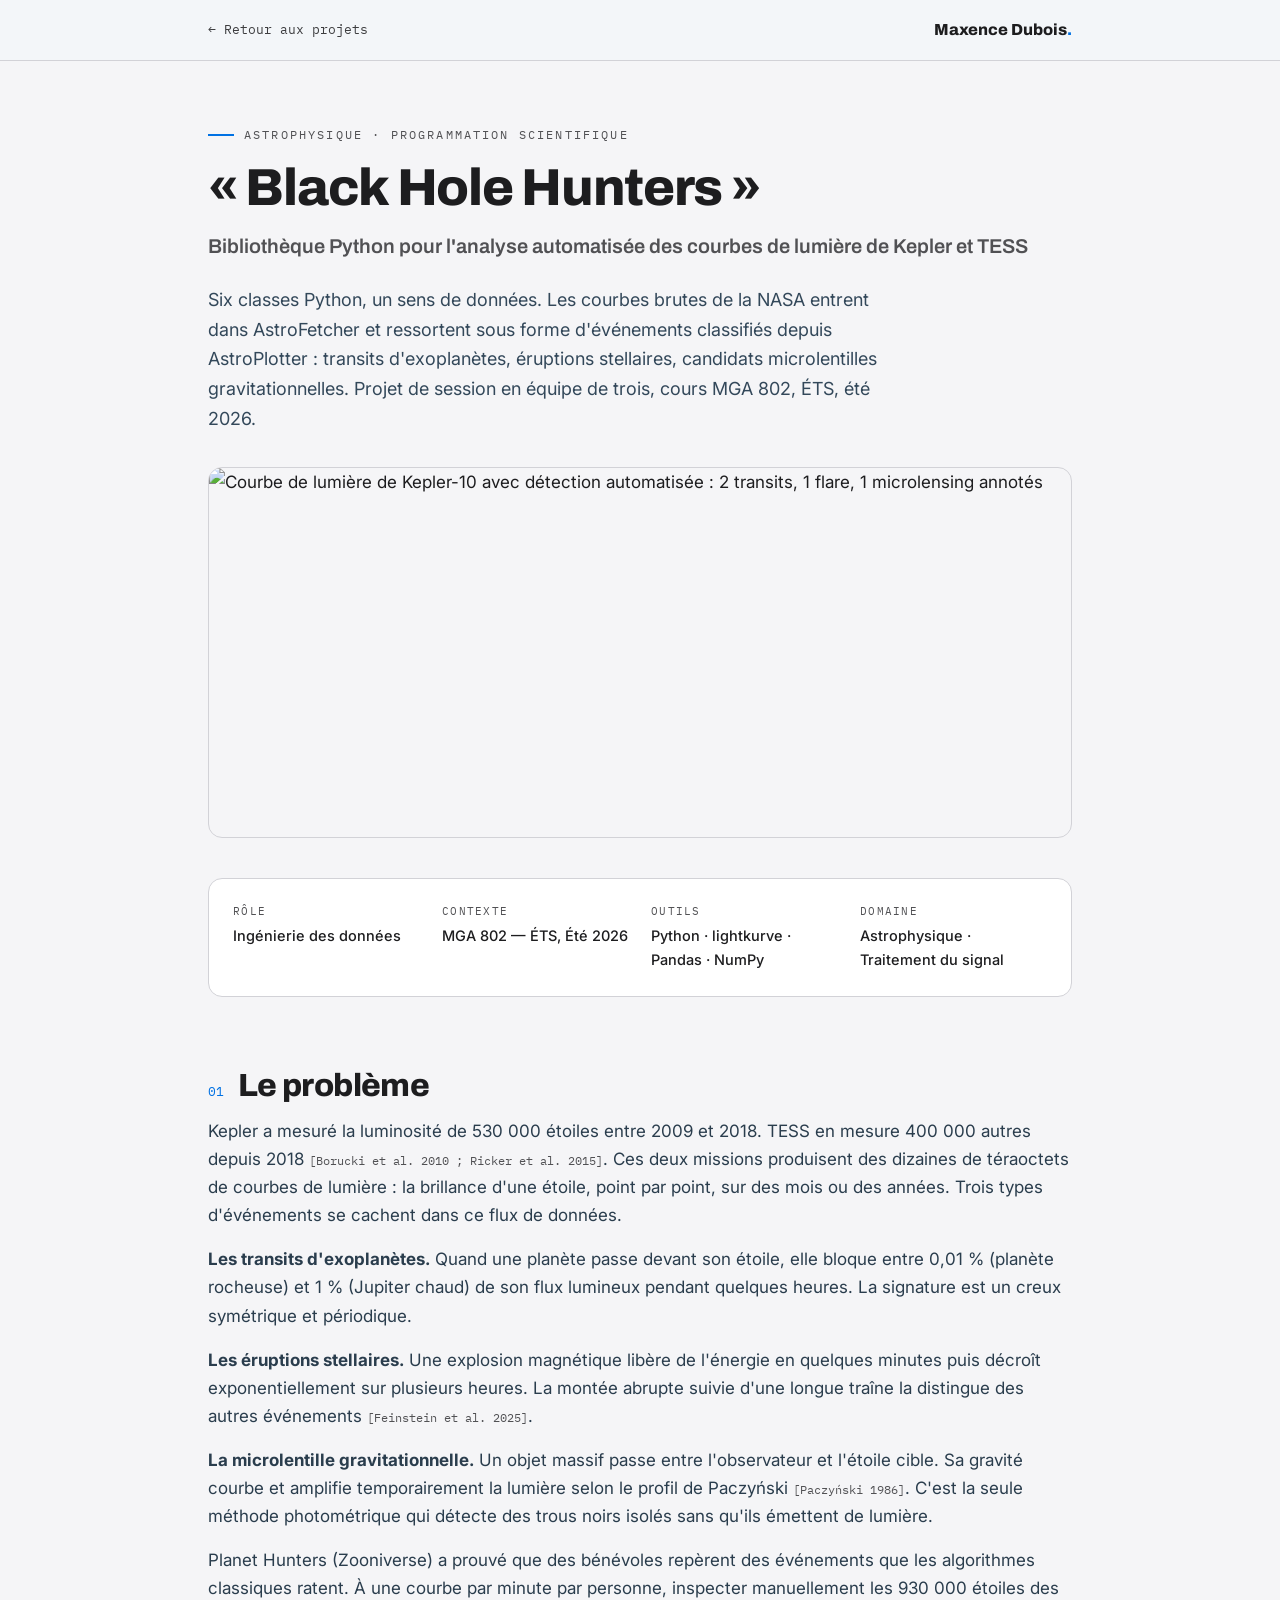
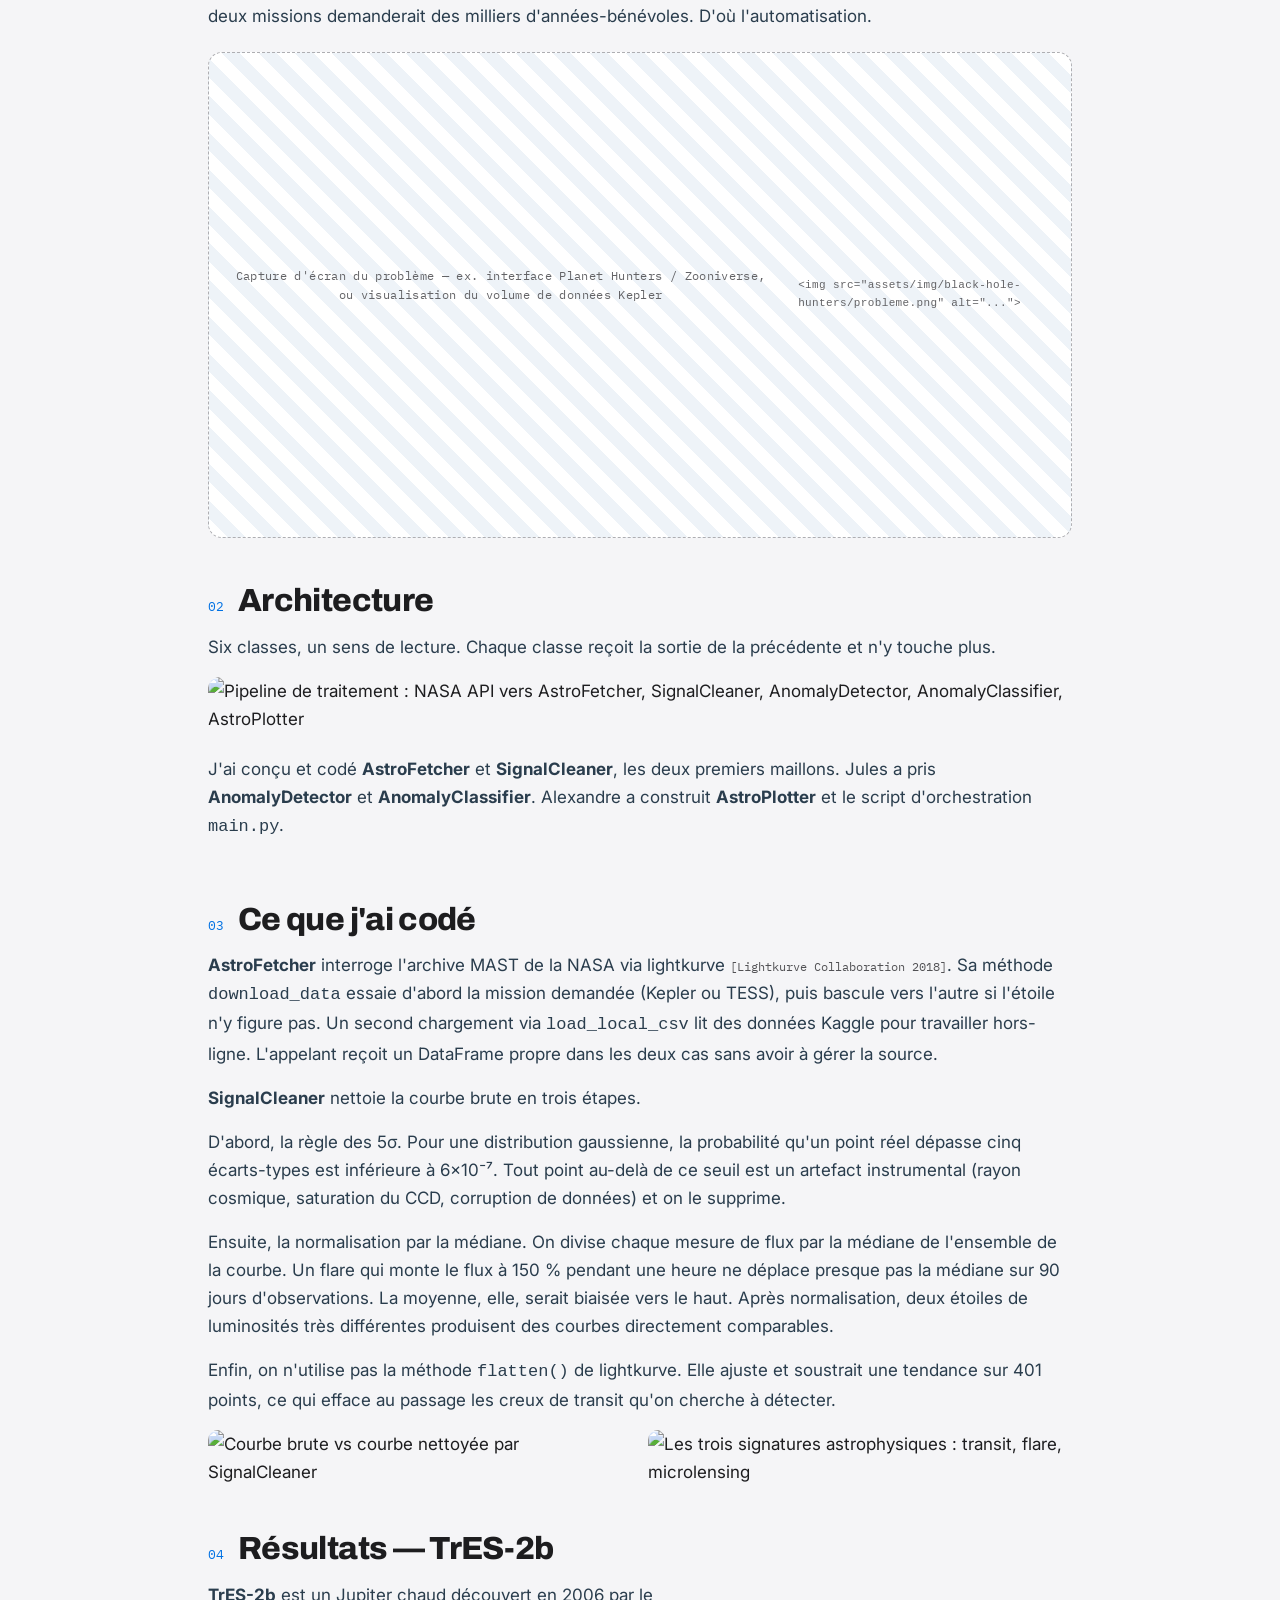
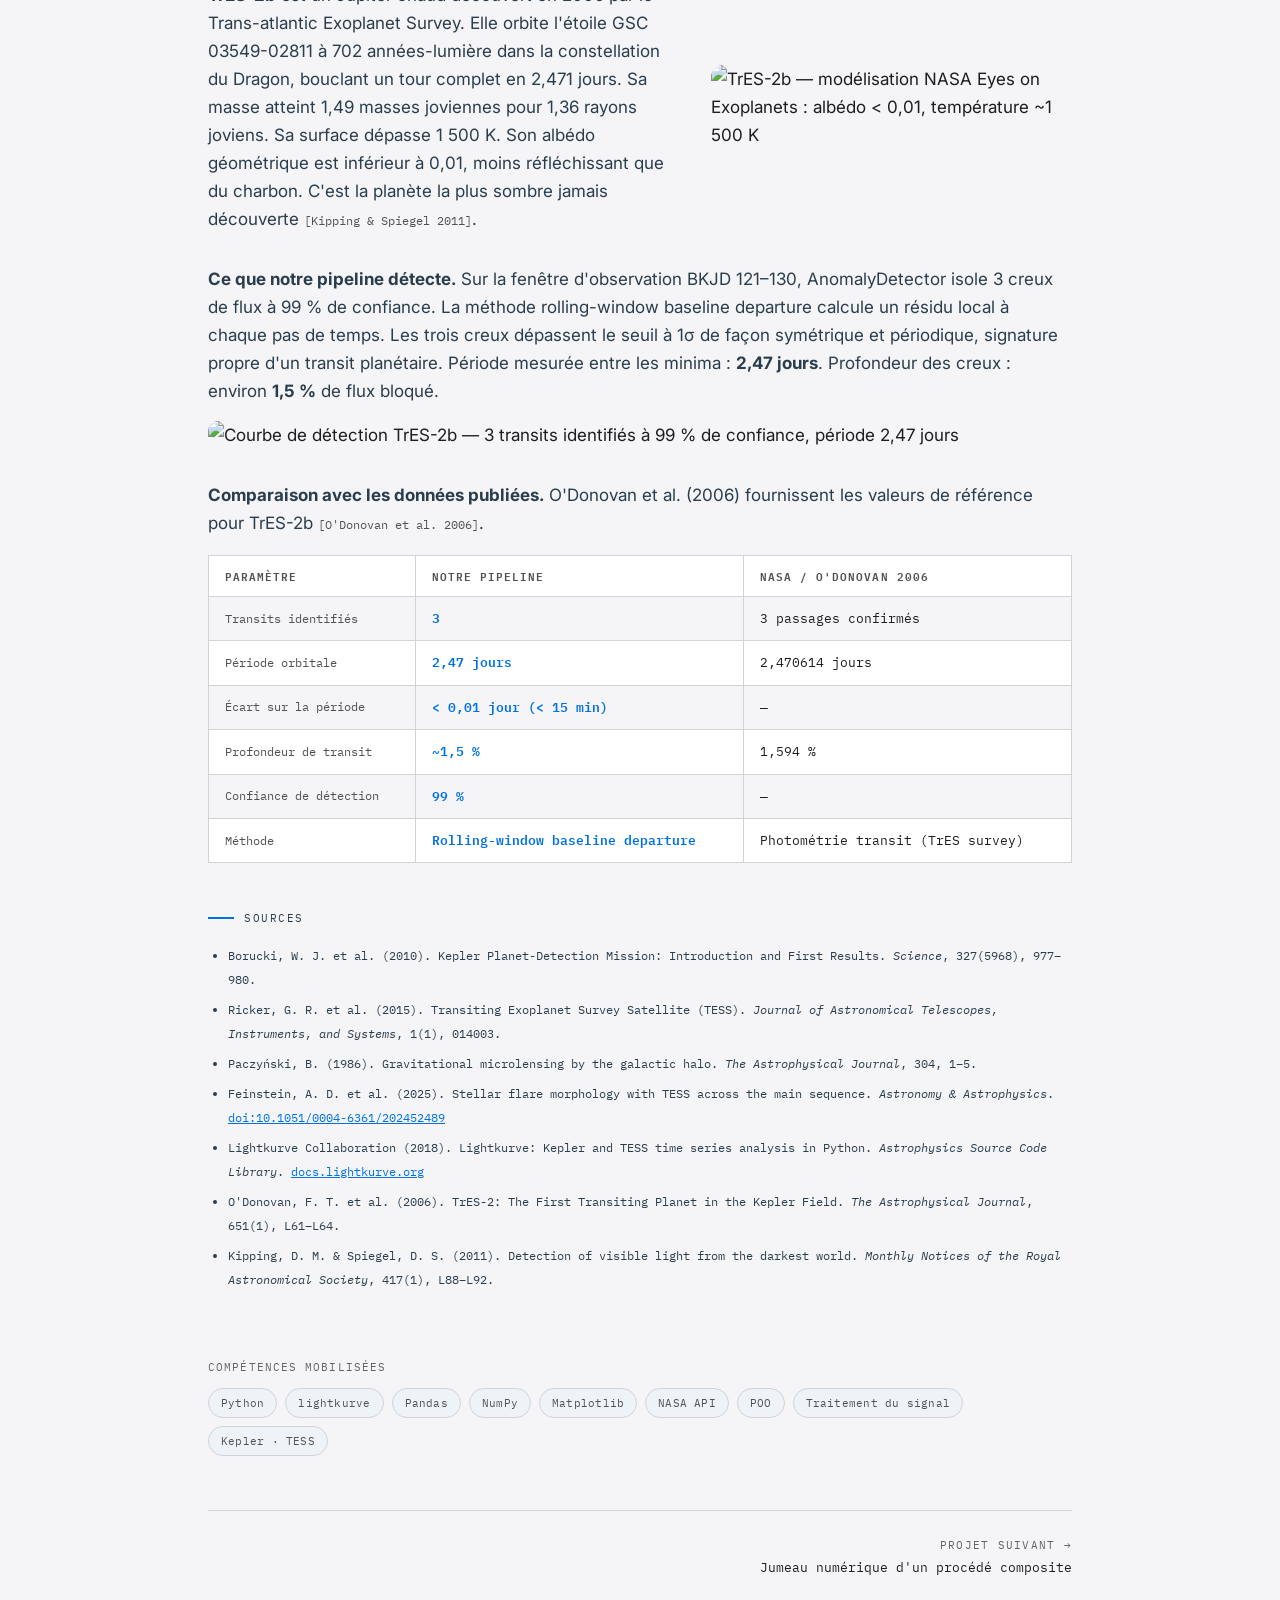
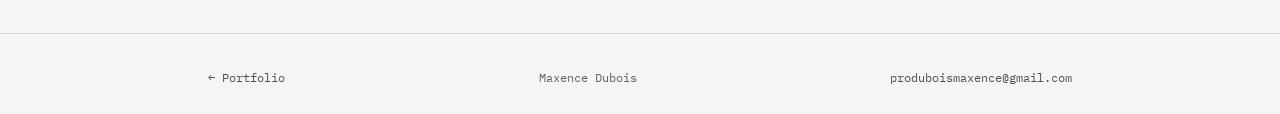
==== projet-black-hole-hunters.html @ a4e2f170 "quelques updates" ====
<!doctype html>
<html lang="fr">
<head>
<meta charset="utf-8">
<meta name="viewport" content="width=device-width, initial-scale=1">
<title>« Black Hole Hunters » — Maxence Dubois</title>
<meta name="description" content="Bibliothèque Python pour la détection automatisée d'anomalies dans les courbes de lumière stellaires de Kepler et TESS.">
<link rel="preconnect" href="https://fonts.googleapis.com">
<link rel="preconnect" href="https://fonts.gstatic.com" crossorigin>
<link href="https://fonts.googleapis.com/css2?family=Archivo:wght@500;600;700;800&family=Inter:wght@400;500;600&family=IBM+Plex+Mono:wght@400;500&display=swap" rel="stylesheet">
<link rel="stylesheet" href="projet.css">
<style>
  .cite{font-family:var(--mono);font-size:11.5px;color:var(--steel);white-space:nowrap}
  .sources-list{font-family:var(--mono);font-size:12px;color:var(--steel);line-height:2;padding-left:20px;margin:0}
  .sources-list a{color:var(--heat)}
  .sources-list em{font-style:italic}
  .sources-head{font-family:var(--mono);font-size:11px;letter-spacing:.14em;text-transform:uppercase;
    color:var(--steel);margin:0 0 14px;display:flex;align-items:center;gap:10px}
  .sources-head::before{content:"";width:26px;height:2px;background:var(--heat);display:inline-block}
  /* Comparison table */
  .cmp-table{width:100%;border-collapse:collapse;font-family:var(--mono);font-size:13px;margin-top:18px}
  .cmp-table th{background:var(--surface);border:1px solid var(--line);padding:11px 16px;text-align:left;
    font-size:10.5px;letter-spacing:.10em;text-transform:uppercase;color:var(--steel);font-weight:600}
  .cmp-table td{border:1px solid var(--line);padding:11px 16px;vertical-align:middle;color:var(--ink)}
  .cmp-table tbody tr:nth-child(even) td{background:var(--surface)}
  .cmp-table .val-pipeline{color:var(--heat);font-weight:600}
  .cmp-table .val-nasa{color:var(--ink)}
  .cmp-table .param{color:var(--steel);font-size:12px}
  /* Intro grid: text + planet image */
  .intro-grid{display:grid;grid-template-columns:55% 1fr;gap:28px;align-items:center;margin-top:4px}
  @media(max-width:680px){.intro-grid{grid-template-columns:1fr}}
</style>
</head>
<body>

<header class="bar">
  <div class="wrap bar-inner">
    <a class="back" href="index.html#projets"><span>←</span> Retour aux projets</a>
    <a class="brand" href="index.html">Maxence Dubois<span class="dot">.</span></a>
  </div>
</header>

<div class="wrap">
  <section class="p-hero">
    <p class="eyebrow">Astrophysique · Programmation scientifique</p>
    <h1>« Black Hole Hunters »</h1>
    <p class="subtitle">Bibliothèque Python pour l'analyse automatisée des courbes de lumière de Kepler et TESS</p>
    <p class="summary">Six classes Python, un sens de données. Les courbes brutes de la NASA entrent dans AstroFetcher et ressortent sous forme d'événements classifiés depuis AstroPlotter : transits d'exoplanètes, éruptions stellaires, candidats microlentilles gravitationnelles. Projet de session en équipe de trois, cours MGA 802, ÉTS, été 2026.</p>
    <img class="banner" src="assets/img/black-hole-hunters/banner.png" alt="Courbe de lumière de Kepler-10 avec détection automatisée : 2 transits, 1 flare, 1 microlensing annotés" style="border-radius:14px;border:1px solid var(--line)">
    <div class="meta">
      <div><span class="k">Rôle</span><span class="v">Ingénierie des données</span></div>
      <div><span class="k">Contexte</span><span class="v">MGA 802 — ÉTS, Été 2026</span></div>
      <div><span class="k">Outils</span><span class="v">Python · lightkurve · Pandas · NumPy</span></div>
      <div><span class="k">Domaine</span><span class="v">Astrophysique · Traitement du signal</span></div>
    </div>
  </section>

  <section class="p-sec reveal">
    <div class="lead"><span class="n">01</span><h2>Le problème</h2></div>
    <p>Kepler a mesuré la luminosité de 530 000 étoiles entre 2009 et 2018. TESS en mesure 400 000 autres depuis 2018 <span class="cite">[Borucki et al. 2010 ; Ricker et al. 2015]</span>. Ces deux missions produisent des dizaines de téraoctets de courbes de lumière : la brillance d'une étoile, point par point, sur des mois ou des années. Trois types d'événements se cachent dans ce flux de données.</p>
    <p><strong>Les transits d'exoplanètes.</strong> Quand une planète passe devant son étoile, elle bloque entre 0,01 % (planète rocheuse) et 1 % (Jupiter chaud) de son flux lumineux pendant quelques heures. La signature est un creux symétrique et périodique.</p>
    <p><strong>Les éruptions stellaires.</strong> Une explosion magnétique libère de l'énergie en quelques minutes puis décroît exponentiellement sur plusieurs heures. La montée abrupte suivie d'une longue traîne la distingue des autres événements <span class="cite">[Feinstein et al. 2025]</span>.</p>
    <p><strong>La microlentille gravitationnelle.</strong> Un objet massif passe entre l'observateur et l'étoile cible. Sa gravité courbe et amplifie temporairement la lumière selon le profil de Paczyński <span class="cite">[Paczyński 1986]</span>. C'est la seule méthode photométrique qui détecte des trous noirs isolés sans qu'ils émettent de lumière.</p>
    <p>Planet Hunters (Zooniverse) a prouvé que des bénévoles repèrent des événements que les algorithmes classiques ratent. À une courbe par minute par personne, inspecter manuellement les 930 000 étoiles des deux missions demanderait des milliers d'années-bénévoles. D'où l'automatisation.</p>
    <div class="ph" style="aspect-ratio:16/9;margin-top:22px">
      Capture d'écran du problème — ex. interface Planet Hunters / Zooniverse, ou visualisation du volume de données Kepler<br><br>
      <code style="font-size:11px">&lt;img src="assets/img/black-hole-hunters/probleme.png" alt="..."&gt;</code>
    </div>
  </section>

  <section class="p-sec reveal">
    <div class="lead"><span class="n">02</span><h2>Architecture</h2></div>
    <p>Six classes, un sens de lecture. Chaque classe reçoit la sortie de la précédente et n'y touche plus.</p>
    <img src="assets/img/black-hole-hunters/pipeline.png" alt="Pipeline de traitement : NASA API vers AstroFetcher, SignalCleaner, AnomalyDetector, AnomalyClassifier, AstroPlotter" style="border-radius:12px;margin-top:10px;width:100%">
    <p style="margin-top:22px">J'ai conçu et codé <strong>AstroFetcher</strong> et <strong>SignalCleaner</strong>, les deux premiers maillons. Jules a pris <strong>AnomalyDetector</strong> et <strong>AnomalyClassifier</strong>. Alexandre a construit <strong>AstroPlotter</strong> et le script d'orchestration <code>main.py</code>.</p>
  </section>

  <section class="p-sec reveal">
    <div class="lead"><span class="n">03</span><h2>Ce que j'ai codé</h2></div>
    <p><strong>AstroFetcher</strong> interroge l'archive MAST de la NASA via lightkurve <span class="cite">[Lightkurve Collaboration 2018]</span>. Sa méthode <code>download_data</code> essaie d'abord la mission demandée (Kepler ou TESS), puis bascule vers l'autre si l'étoile n'y figure pas. Un second chargement via <code>load_local_csv</code> lit des données Kaggle pour travailler hors-ligne. L'appelant reçoit un DataFrame propre dans les deux cas sans avoir à gérer la source.</p>
    <p><strong>SignalCleaner</strong> nettoie la courbe brute en trois étapes.</p>
    <p>D'abord, la règle des 5σ. Pour une distribution gaussienne, la probabilité qu'un point réel dépasse cinq écarts-types est inférieure à 6×10⁻⁷. Tout point au-delà de ce seuil est un artefact instrumental (rayon cosmique, saturation du CCD, corruption de données) et on le supprime.</p>
    <p>Ensuite, la normalisation par la médiane. On divise chaque mesure de flux par la médiane de l'ensemble de la courbe. Un flare qui monte le flux à 150 % pendant une heure ne déplace presque pas la médiane sur 90 jours d'observations. La moyenne, elle, serait biaisée vers le haut. Après normalisation, deux étoiles de luminosités très différentes produisent des courbes directement comparables.</p>
    <p>Enfin, on n'utilise pas la méthode <code>flatten()</code> de lightkurve. Elle ajuste et soustrait une tendance sur 401 points, ce qui efface au passage les creux de transit qu'on cherche à détecter.</p>
    <div class="gallery">
      <img src="assets/img/black-hole-hunters/cleaning.png" alt="Courbe brute vs courbe nettoyée par SignalCleaner" style="border-radius:10px;width:100%">
      <img src="assets/img/black-hole-hunters/event-profiles.png" alt="Les trois signatures astrophysiques : transit, flare, microlensing" style="border-radius:10px;width:100%">
    </div>
  </section>

  <section class="p-sec reveal">
    <div class="lead"><span class="n">04</span><h2>Résultats — TrES-2b</h2></div>

    <!-- INTRO : texte + illustration planète -->
    <div class="intro-grid">
      <p style="margin:0"><strong>TrES-2b</strong> est un Jupiter chaud découvert en 2006 par le Trans-atlantic Exoplanet Survey. Elle orbite l'étoile GSC 03549-02811 à 702 années-lumière dans la constellation du Dragon, bouclant un tour complet en 2,471 jours. Sa masse atteint 1,49 masses joviennes pour 1,36 rayons joviens. Sa surface dépasse 1 500 K. Son albédo géométrique est inférieur à 0,01, moins réfléchissant que du charbon. C'est la planète la plus sombre jamais découverte <span class="cite">[Kipping &amp; Spiegel 2011]</span>.</p>
      <img src="assets/img/black-hole-hunters/nasa-reference.png"
           alt="TrES-2b — modélisation NASA Eyes on Exoplanets : albédo < 0,01, température ~1 500 K"
           style="border-radius:12px;width:100%">
    </div>

    <!-- RÉSULTATS OBTENUS : texte + courbe -->
    <p style="margin-top:32px"><strong>Ce que notre pipeline détecte.</strong> Sur la fenêtre d'observation BKJD 121–130, AnomalyDetector isole 3 creux de flux à 99 % de confiance. La méthode rolling-window baseline departure calcule un résidu local à chaque pas de temps. Les trois creux dépassent le seuil à 1σ de façon symétrique et périodique, signature propre d'un transit planétaire. Période mesurée entre les minima : <strong>2,47 jours</strong>. Profondeur des creux : environ <strong>1,5 %</strong> de flux bloqué.</p>
    <img src="assets/img/black-hole-hunters/detection_tres_2.png"
         alt="Courbe de détection TrES-2b — 3 transits identifiés à 99 % de confiance, période 2,47 jours"
         style="border-radius:10px;width:100%;margin-top:14px">

    <!-- COMPARAISON NASA : tableau -->
    <p style="margin-top:32px"><strong>Comparaison avec les données publiées.</strong> O'Donovan et al. (2006) fournissent les valeurs de référence pour TrES-2b <span class="cite">[O'Donovan et al. 2006]</span>.</p>
    <table class="cmp-table">
      <thead>
        <tr>
          <th>Paramètre</th>
          <th>Notre pipeline</th>
          <th>NASA / O'Donovan 2006</th>
        </tr>
      </thead>
      <tbody>
        <tr>
          <td class="param">Transits identifiés</td>
          <td class="val-pipeline">3</td>
          <td class="val-nasa">3 passages confirmés</td>
        </tr>
        <tr>
          <td class="param">Période orbitale</td>
          <td class="val-pipeline">2,47 jours</td>
          <td class="val-nasa">2,470614 jours</td>
        </tr>
        <tr>
          <td class="param">Écart sur la période</td>
          <td class="val-pipeline">&lt; 0,01 jour (&lt; 15 min)</td>
          <td class="val-nasa">—</td>
        </tr>
        <tr>
          <td class="param">Profondeur de transit</td>
          <td class="val-pipeline">~1,5 %</td>
          <td class="val-nasa">1,594 %</td>
        </tr>
        <tr>
          <td class="param">Confiance de détection</td>
          <td class="val-pipeline">99 %</td>
          <td class="val-nasa">—</td>
        </tr>
        <tr>
          <td class="param">Méthode</td>
          <td class="val-pipeline">Rolling-window baseline departure</td>
          <td class="val-nasa">Photométrie transit (TrES survey)</td>
        </tr>
      </tbody>
    </table>
  </section>

  <section class="p-sec reveal" style="padding-bottom:10px">
    <p class="sources-head">Sources</p>
    <ul class="sources-list">
      <li>Borucki, W. J. et al. (2010). Kepler Planet-Detection Mission: Introduction and First Results. <em>Science</em>, 327(5968), 977–980.</li>
      <li>Ricker, G. R. et al. (2015). Transiting Exoplanet Survey Satellite (TESS). <em>Journal of Astronomical Telescopes, Instruments, and Systems</em>, 1(1), 014003.</li>
      <li>Paczyński, B. (1986). Gravitational microlensing by the galactic halo. <em>The Astrophysical Journal</em>, 304, 1–5.</li>
      <li>Feinstein, A. D. et al. (2025). Stellar flare morphology with TESS across the main sequence. <em>Astronomy &amp; Astrophysics</em>. <a href="https://www.aanda.org/articles/aa/full_html/2025/02/aa52489-24/aa52489-24.html">doi:10.1051/0004-6361/202452489</a></li>
      <li>Lightkurve Collaboration (2018). Lightkurve: Kepler and TESS time series analysis in Python. <em>Astrophysics Source Code Library</em>. <a href="https://docs.lightkurve.org">docs.lightkurve.org</a></li>
      <li>O'Donovan, F. T. et al. (2006). TrES-2: The First Transiting Planet in the Kepler Field. <em>The Astrophysical Journal</em>, 651(1), L61–L64.</li>
      <li>Kipping, D. M. &amp; Spiegel, D. S. (2011). Detection of visible light from the darkest world. <em>Monthly Notices of the Royal Astronomical Society</em>, 417(1), L88–L92.</li>
    </ul>
  </section>

  <div class="p-tags">
    <span class="lbl">Compétences mobilisées</span>
    <span class="tag">Python</span>
    <span class="tag">lightkurve</span>
    <span class="tag">Pandas</span>
    <span class="tag">NumPy</span>
    <span class="tag">Matplotlib</span>
    <span class="tag">NASA API</span>
    <span class="tag">POO</span>
    <span class="tag">Traitement du signal</span>
    <span class="tag">Kepler · TESS</span>
  </div>

  <nav class="pager">
    <a class="next" href="projet-jumeau-numerique.html"><span class="dir">Projet suivant →</span>Jumeau numérique d&#x27;un procédé composite</a>
  </nav>
</div>

<footer>
  <div class="wrap foot-inner">
    <a href="index.html">← Portfolio</a>
    <p>Maxence Dubois</p>
    <a href="mailto:produboismaxence@gmail.com">produboismaxence@gmail.com</a>
  </div>
</footer>

<script>
  const io = new IntersectionObserver((es)=>{es.forEach(e=>{if(e.isIntersecting){e.target.classList.add('in');io.unobserve(e.target);}});},{threshold:.12});
  document.querySelectorAll('.reveal').forEach(el=>io.observe(el));
</script>
</body>
</html>
---- projet.css ----
/* ===========================================================
   projet.css — style partagé des pages de détail de projet
   Reprend le thème du portfolio (mêmes couleurs / polices).
   =========================================================== */
:root{
  --paper:#F5F5F7;
  --surface:#FFFFFF;
  --ink:#1D1D1F;
  --steel:#515154;
  --heat:#0071E3;
  --slate:#636366;
  --line:#D2D2D7;
  --line-strong:#AEAEB2;
  --display:'Archivo', system-ui, sans-serif;
  --body:'Inter', system-ui, sans-serif;
  --mono:'IBM Plex Mono', ui-monospace, monospace;
  --maxw:920px;
  --r:14px;
}
@media (prefers-color-scheme:dark){
  :root:not([data-theme="light"]){
    --paper:#000000;
    --surface:#1C1C1E;
    --ink:#F5F5F7;
    --steel:#AEAEB2;
    --heat:#2997FF;
    --slate:#8E8E93;
    --line:#3A3A3C;
    --line-strong:#48484A;
  }
}
[data-theme="dark"]{
  --paper:#000000;
  --surface:#1C1C1E;
  --ink:#F5F5F7;
  --steel:#AEAEB2;
  --heat:#2997FF;
  --slate:#8E8E93;
  --line:#3A3A3C;
  --line-strong:#48484A;
}
[data-theme="light"]{
  --paper:#F5F5F7;
  --surface:#FFFFFF;
  --ink:#1D1D1F;
  --steel:#515154;
  --heat:#0071E3;
  --slate:#636366;
  --line:#D2D2D7;
  --line-strong:#AEAEB2;
}
*{box-sizing:border-box}
html{scroll-behavior:smooth}
@media (prefers-reduced-motion:reduce){html{scroll-behavior:auto}}
body{margin:0;background:var(--paper);color:var(--ink);font-family:var(--body);
  font-size:17px;line-height:1.65;-webkit-font-smoothing:antialiased;text-rendering:optimizeLegibility;
  transition:background .25s,color .25s}
a{color:inherit}
img{max-width:100%;display:block}
.wrap{max-width:var(--maxw);margin:0 auto;padding:0 28px}

/* TOP BAR */
header.bar{position:sticky;top:0;z-index:50;background:rgba(243,246,250,.85);
  backdrop-filter:saturate(140%) blur(10px);border-bottom:1px solid var(--line)}
.bar-inner{display:flex;align-items:center;justify-content:space-between;height:60px}
.back{font-family:var(--mono);font-size:13px;text-decoration:none;color:var(--ink);
  display:inline-flex;align-items:center;gap:8px;opacity:.85;transition:gap .2s,opacity .2s}
.back:hover{opacity:1;gap:12px;color:var(--steel)}
.bar .brand{font-family:var(--display);font-weight:800;font-size:16px;text-decoration:none}
.bar .brand .dot{color:var(--heat)}

/* HERO */
.p-hero{padding:64px 0 26px}
.eyebrow{font-family:var(--mono);font-size:12px;letter-spacing:.18em;text-transform:uppercase;
  color:var(--steel);margin:0 0 16px;display:flex;align-items:center;gap:10px}
.eyebrow::before{content:"";width:26px;height:2px;background:var(--heat);display:inline-block}
.p-hero h1{font-family:var(--display);font-weight:800;font-size:clamp(32px,5.4vw,52px);
  line-height:1.02;letter-spacing:-.025em;margin:0}
.p-hero .subtitle{font-family:var(--display);font-weight:600;color:var(--steel);
  font-size:clamp(16px,2.2vw,20px);margin:16px 0 0}
.p-hero .summary{font-size:18px;color:#33485a;margin:22px 0 0;max-width:64ch}

/* BANNER + IMAGE PLACEHOLDERS */
.ph{border:1.5px dashed var(--line-strong);border-radius:14px;
  background:repeating-linear-gradient(45deg,#fff,#fff 13px,#eef3f8 13px,#eef3f8 26px);
  display:flex;align-items:center;justify-content:center;text-align:center;padding:22px;
  color:var(--slate);font-family:var(--mono);font-size:12px;letter-spacing:.03em;line-height:1.6}
.banner{aspect-ratio:21/9;margin-top:34px}
.accent-line{height:5px;border-radius:5px;margin-top:30px;
  background:linear-gradient(90deg,#5AC8FA,var(--heat))}

/* META STRIP */
.meta{display:grid;grid-template-columns:repeat(4,1fr);gap:22px;margin:40px 0 0;
  padding:24px;background:var(--surface);border:1px solid var(--line);border-radius:var(--r)}
.meta div{display:flex;flex-direction:column;gap:4px}
.meta .k{font-family:var(--mono);font-size:10.5px;letter-spacing:.12em;text-transform:uppercase;color:var(--steel)}
.meta .v{font-size:14.5px;font-weight:500}

/* SECTIONS */
.p-sec{padding:46px 0 0}
.p-sec .lead{display:flex;align-items:baseline;gap:14px;margin-bottom:14px}
.p-sec .n{font-family:var(--mono);font-size:13px;color:var(--heat)}
.p-sec h2{font-family:var(--display);font-weight:800;font-size:clamp(23px,3.2vw,32px);
  letter-spacing:-.02em;margin:0;line-height:1.08}
.p-sec p{margin:0 0 16px;color:#2a3d4d}
.p-sec ul{color:#2a3d4d;margin:0 0 16px;padding-left:20px}
.p-sec li{margin-bottom:6px}
.p-sec .ph{margin-top:10px;aspect-ratio:16/9}
.gallery{display:grid;grid-template-columns:1fr 1fr;gap:16px;margin-top:10px}
.gallery .ph{margin:0;aspect-ratio:4/3}
.fill{color:var(--heat)} /* repère visuel pour les passages à compléter */

/* TAGS */
.p-tags{margin:40px 0 0;display:flex;flex-wrap:wrap;gap:8px}
.p-tags .lbl{font-family:var(--mono);font-size:11px;letter-spacing:.1em;text-transform:uppercase;
  color:var(--slate);width:100%;margin-bottom:4px}
.tag{font-family:var(--mono);font-size:11px;color:var(--steel);background:#EEF3F8;
  border:1px solid var(--line);border-radius:999px;padding:5px 12px;letter-spacing:.02em}

/* PAGER */
.pager{display:flex;justify-content:space-between;gap:16px;margin:54px 0 0;
  border-top:1px solid var(--line);padding-top:26px;flex-wrap:wrap}
.pager a{font-family:var(--mono);font-size:13px;text-decoration:none;color:var(--ink);
  display:inline-flex;flex-direction:column;gap:3px;max-width:46%;transition:color .2s}
.pager a:hover{color:var(--heat)}
.pager .dir{font-size:10.5px;letter-spacing:.12em;text-transform:uppercase;color:var(--slate)}
.pager a.next{text-align:right;margin-left:auto}

/* FOOTER */
footer{border-top:1px solid var(--line);padding:34px 0;margin-top:54px}
.foot-inner{display:flex;justify-content:space-between;align-items:center;gap:16px;flex-wrap:wrap}
.foot-inner a{font-family:var(--mono);font-size:12px;color:var(--steel);text-decoration:none}
.foot-inner a:hover{color:var(--heat)}
.foot-inner p{margin:0;font-family:var(--mono);font-size:12px;color:var(--slate)}

a:focus-visible{outline:2px solid var(--heat);outline-offset:3px;border-radius:4px}

@media (max-width:760px){
  .meta{grid-template-columns:1fr 1fr;gap:18px}
  .gallery{grid-template-columns:1fr}
}
@media (max-width:560px){.wrap{padding:0 20px}.meta{grid-template-columns:1fr}}

.reveal{opacity:0;transform:translateY(16px);transition:opacity .6s ease,transform .6s ease}
.reveal.in{opacity:1;transform:none}
@media (prefers-reduced-motion:reduce){.reveal{opacity:1;transform:none;transition:none}}
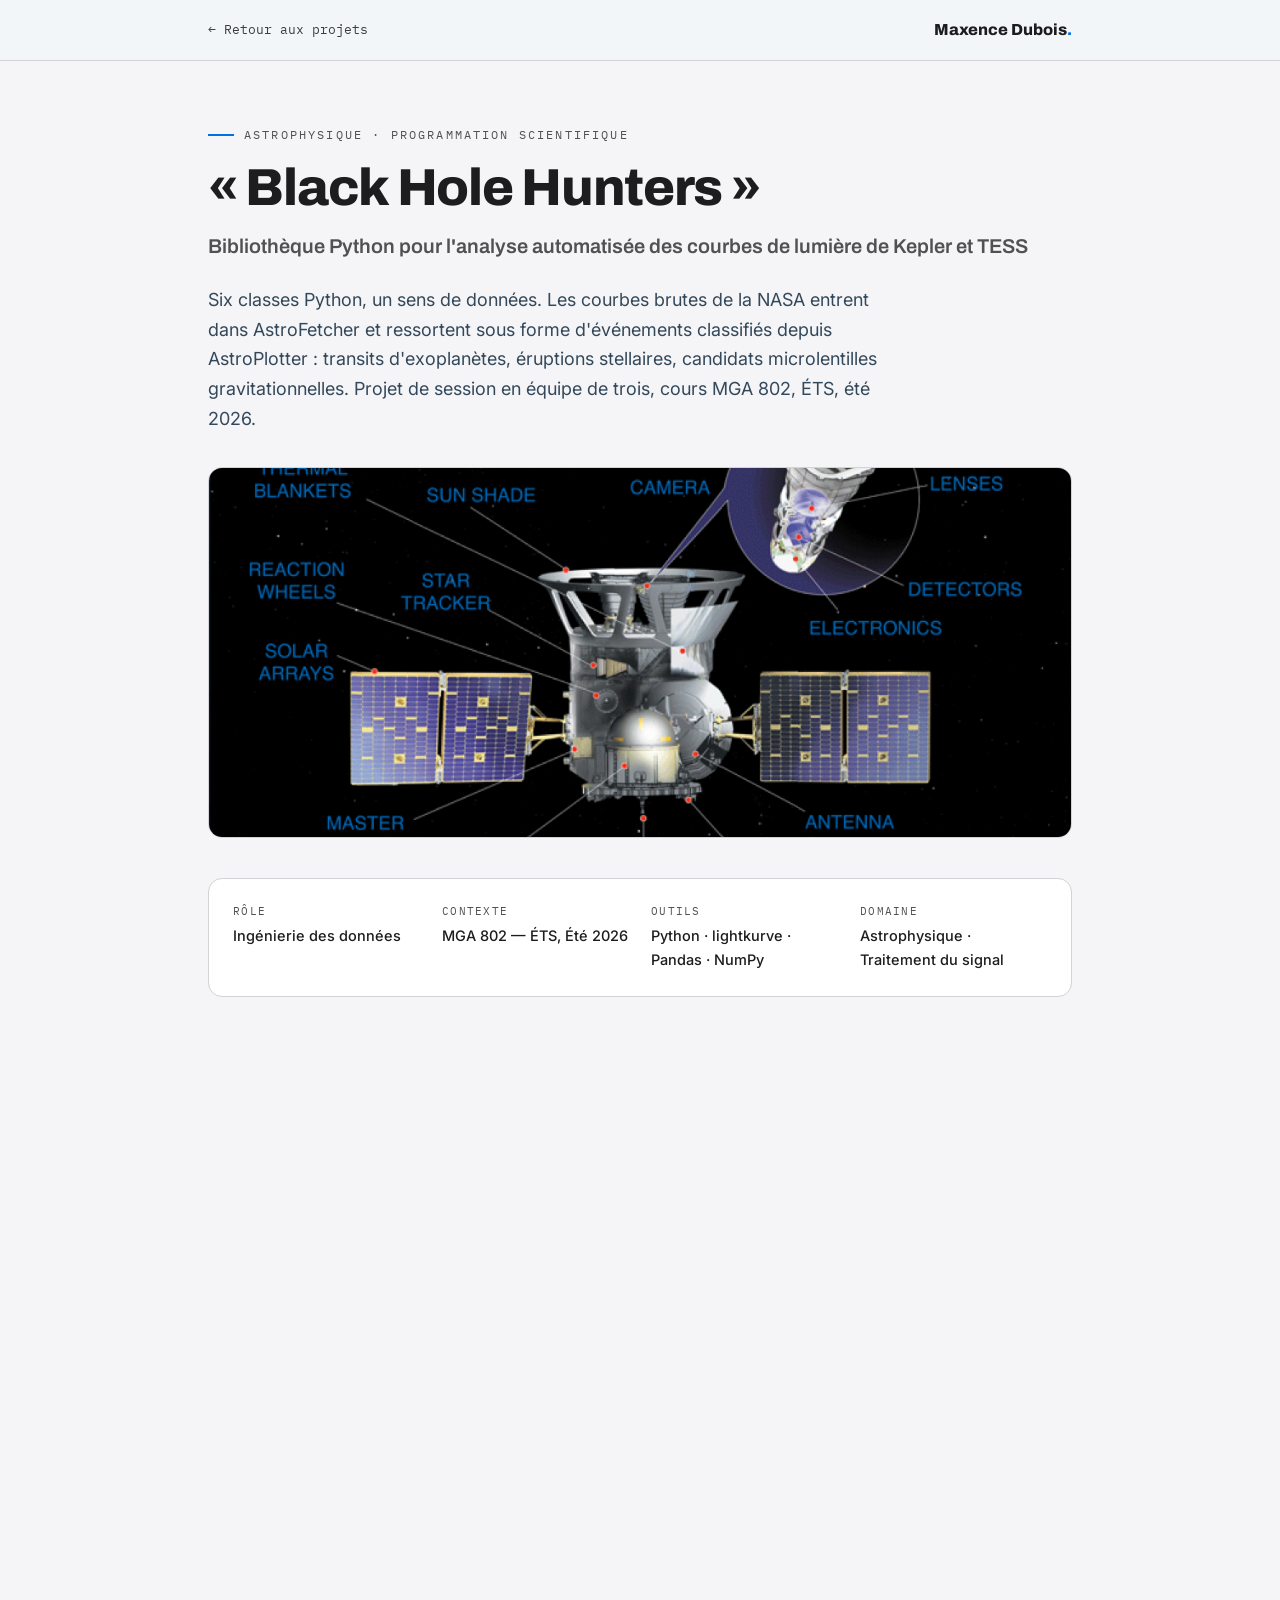
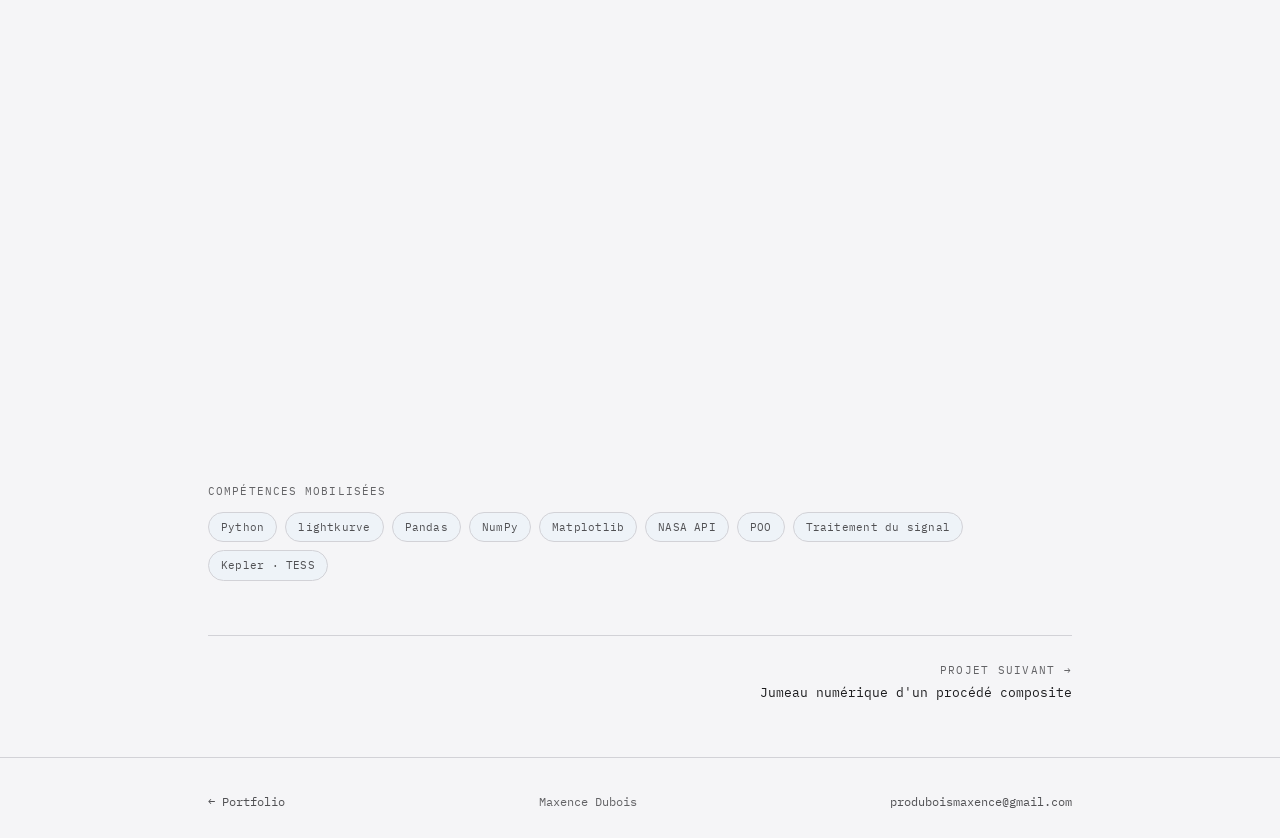
==== commit b591db87: "Remplace le banner par la photo du télescope TESS Le graphique Kepler-10 est remplacé par le schéma " ====
--- a/projet-black-hole-hunters.html
+++ b/projet-black-hole-hunters.html
@@ -46,7 +46,7 @@
     <h1>« Black Hole Hunters »</h1>
     <p class="subtitle">Bibliothèque Python pour l'analyse automatisée des courbes de lumière de Kepler et TESS</p>
     <p class="summary">Six classes Python, un sens de données. Les courbes brutes de la NASA entrent dans AstroFetcher et ressortent sous forme d'événements classifiés depuis AstroPlotter : transits d'exoplanètes, éruptions stellaires, candidats microlentilles gravitationnelles. Projet de session en équipe de trois, cours MGA 802, ÉTS, été 2026.</p>
-    <img class="banner" src="assets/img/black-hole-hunters/banner.png" alt="Courbe de lumière de Kepler-10 avec détection automatisée : 2 transits, 1 flare, 1 microlensing annotés" style="border-radius:14px;border:1px solid var(--line)">
+    <img class="banner" src="assets/img/squelette_TESS.png" alt="Schéma technique du télescope spatial TESS (Transiting Exoplanet Survey Satellite) avec ses composants annotés" style="border-radius:14px;border:1px solid var(--line);object-fit:cover;width:100%;max-height:480px">
     <div class="meta">
       <div><span class="k">Rôle</span><span class="v">Ingénierie des données</span></div>
       <div><span class="k">Contexte</span><span class="v">MGA 802 — ÉTS, Été 2026</span></div>
@@ -190,7 +190,7 @@
 </footer>
 
 <script>
-  const io = new IntersectionObserver((es)=>{es.forEach(e=>{if(e.isIntersecting){e.target.classList.add('in');io.unobserve(e.target);}});},{threshold:.12});
+bah  const io = new IntersectionObserver((es)=>{es.forEach(e=>{if(e.isIntersecting){e.target.classList.add('in');io.unobserve(e.target);}});},{threshold:.12});
   document.querySelectorAll('.reveal').forEach(el=>io.observe(el));
 </script>
 </body>
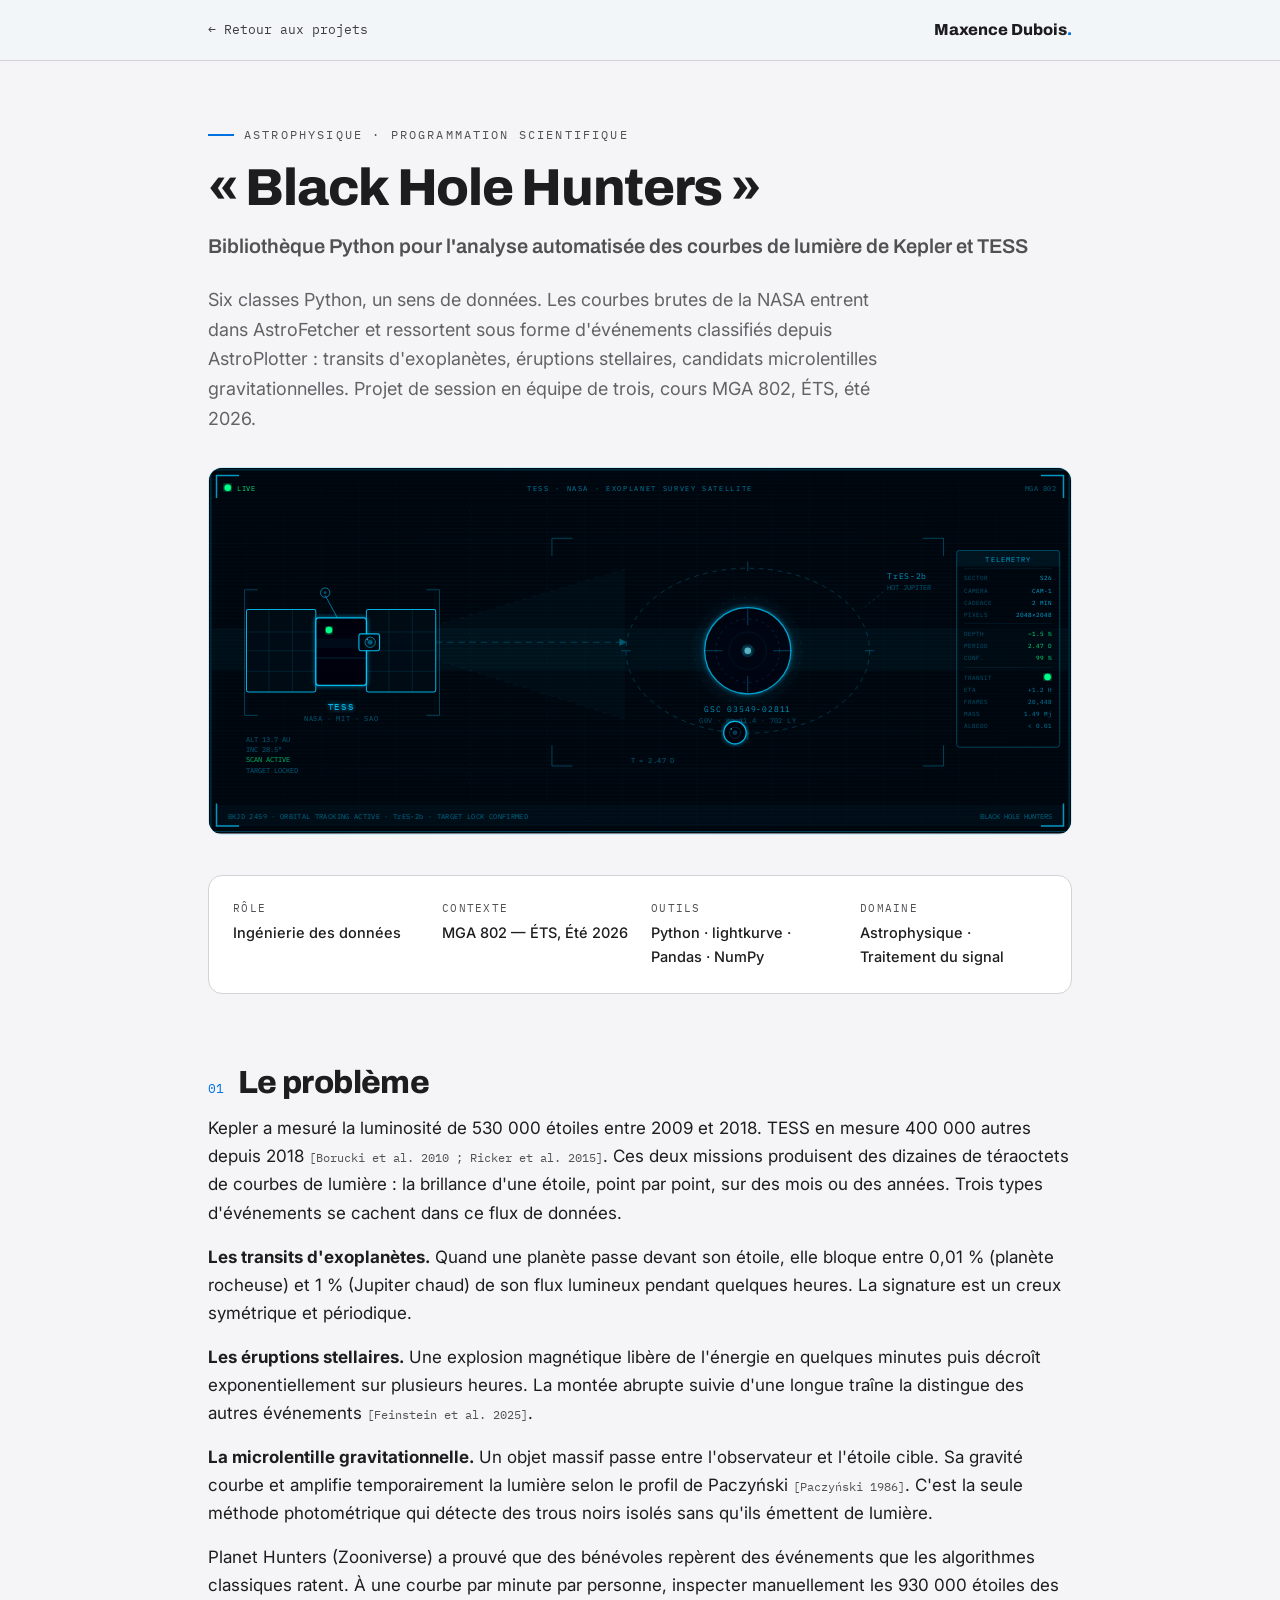
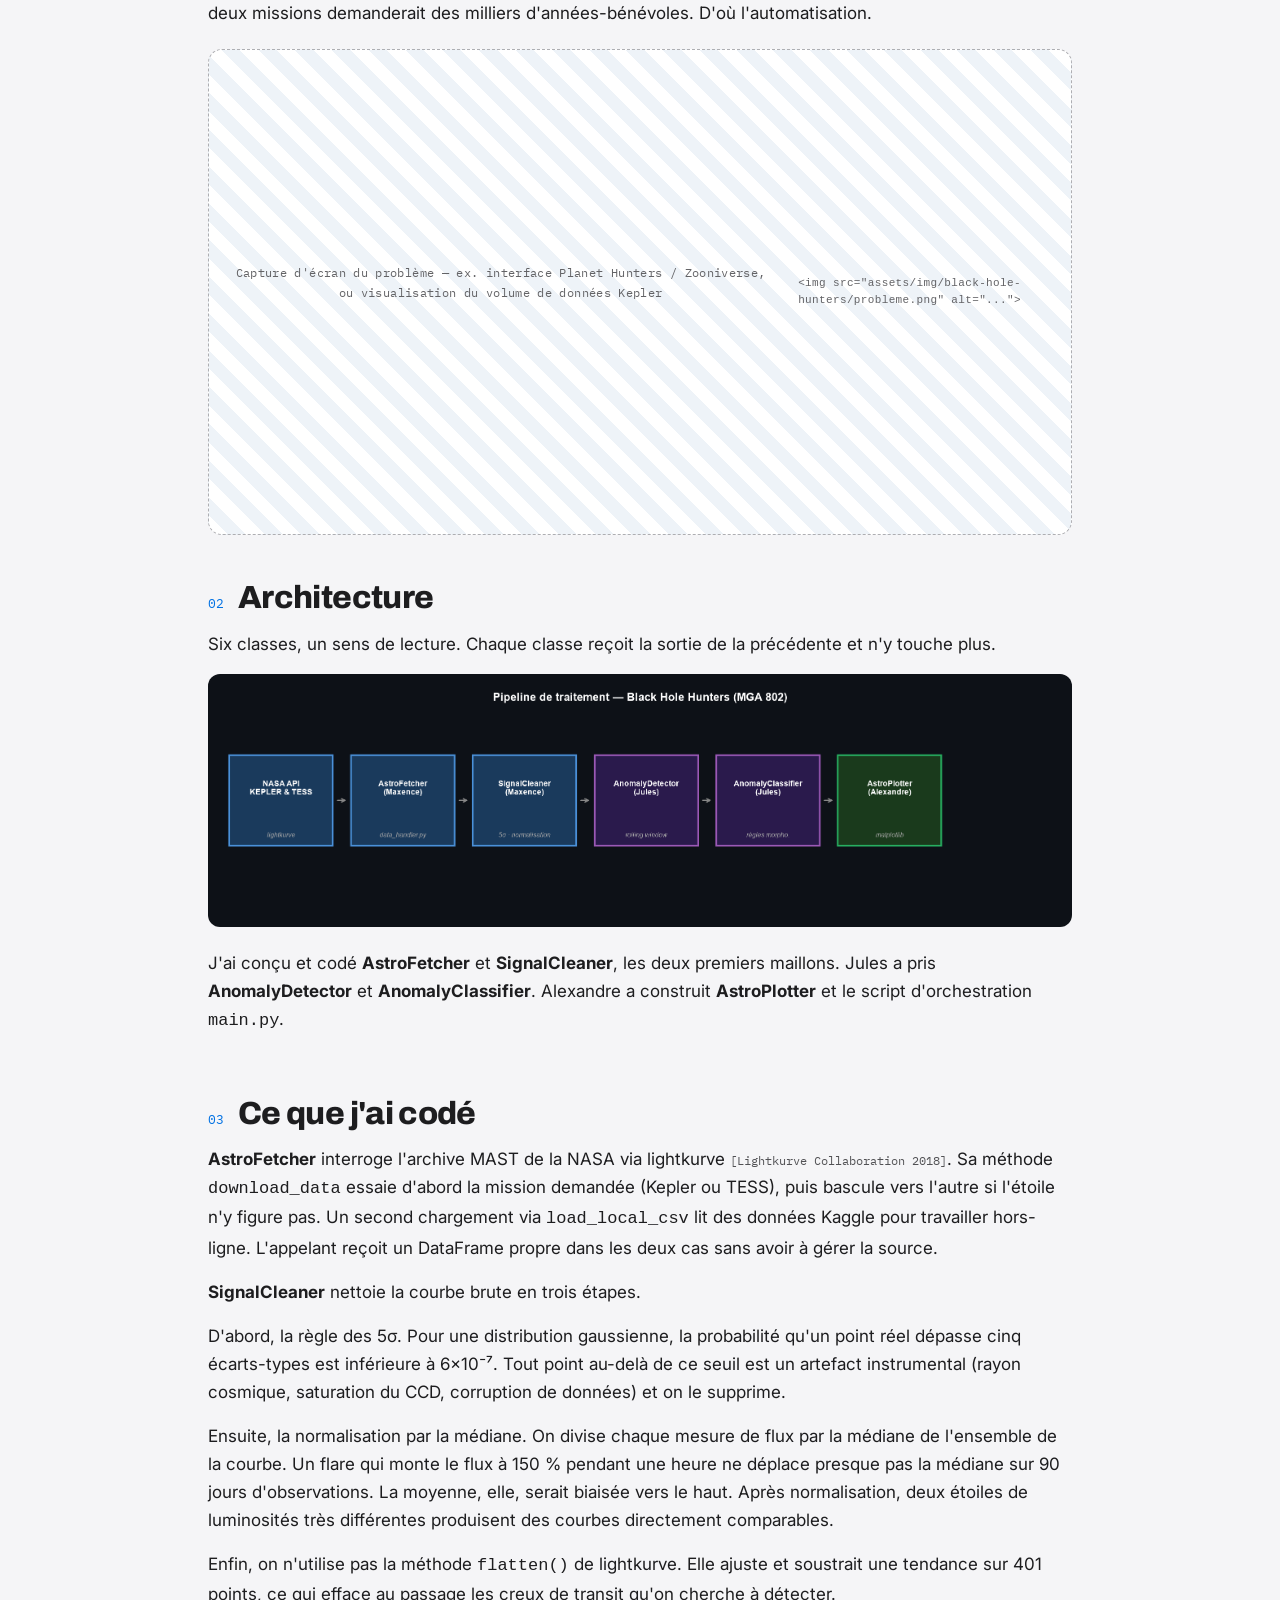
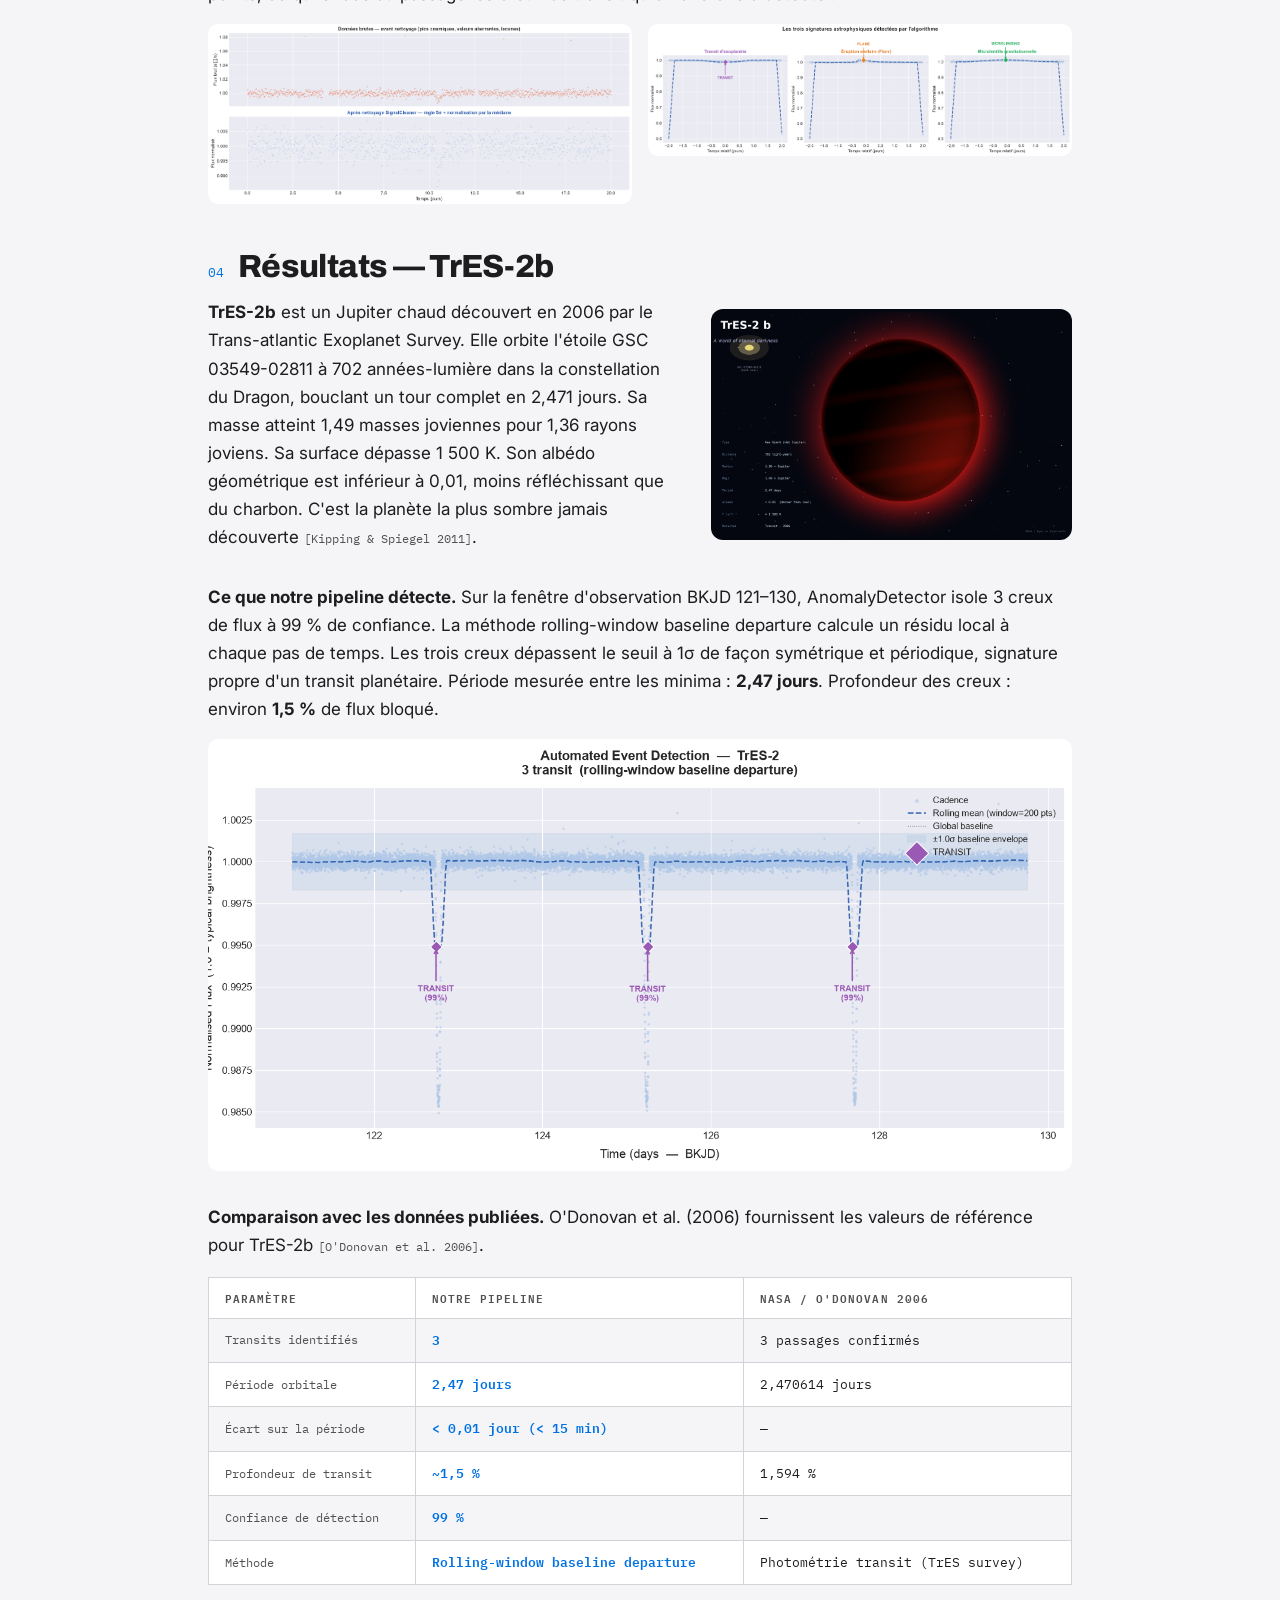
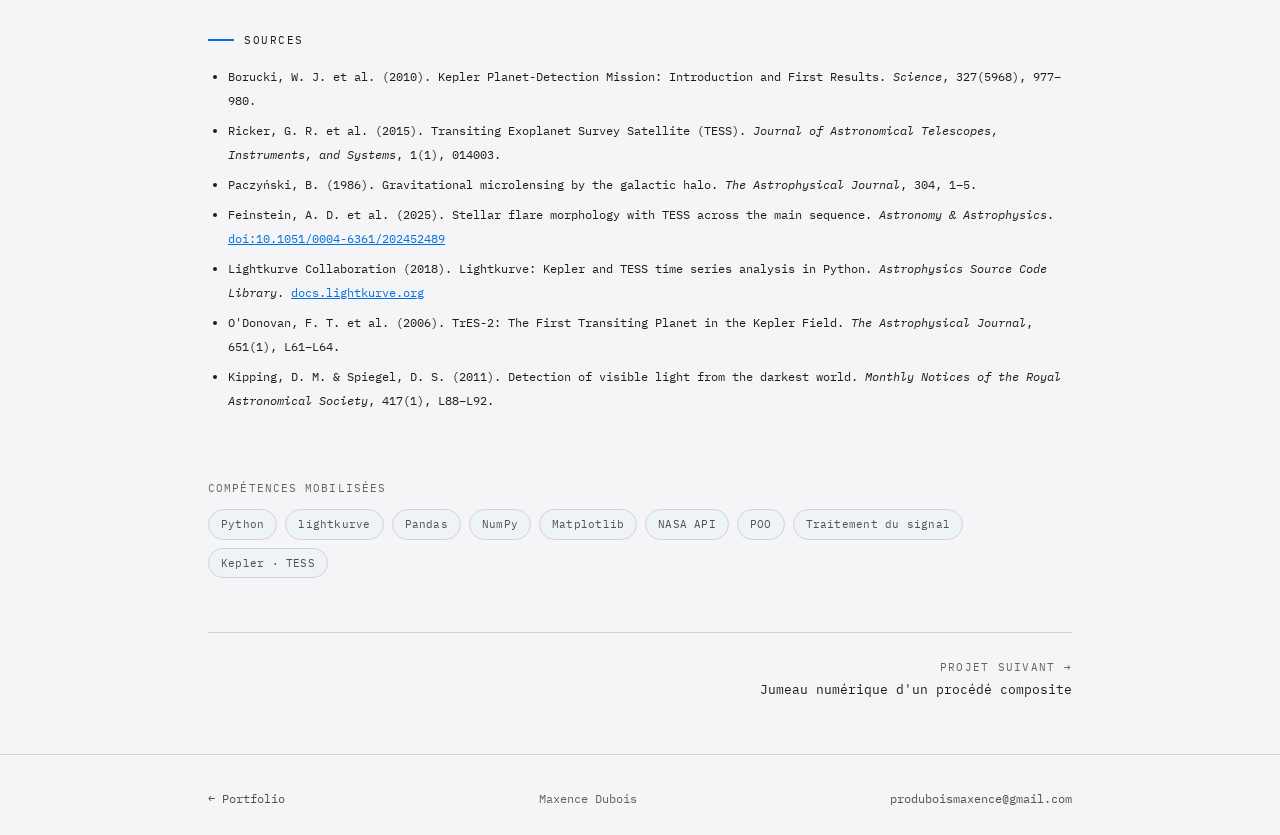
==== commit 234828ab: "quelques updates" ====
--- a/projet-black-hole-hunters.html
+++ b/projet-black-hole-hunters.html
@@ -46,7 +46,231 @@
     <h1>« Black Hole Hunters »</h1>
     <p class="subtitle">Bibliothèque Python pour l'analyse automatisée des courbes de lumière de Kepler et TESS</p>
     <p class="summary">Six classes Python, un sens de données. Les courbes brutes de la NASA entrent dans AstroFetcher et ressortent sous forme d'événements classifiés depuis AstroPlotter : transits d'exoplanètes, éruptions stellaires, candidats microlentilles gravitationnelles. Projet de session en équipe de trois, cours MGA 802, ÉTS, été 2026.</p>
-    <img class="banner" src="assets/img/squelette_TESS.png" alt="Schéma technique du télescope spatial TESS (Transiting Exoplanet Survey Satellite) avec ses composants annotés" style="border-radius:14px;border:1px solid var(--line);object-fit:cover;width:100%;max-height:480px">
+    <div style="margin-top:34px;border-radius:14px;overflow:hidden;border:1px solid #00C8FF33">
+    <svg viewBox="0 0 920 390" xmlns="http://www.w3.org/2000/svg" xmlns:xlink="http://www.w3.org/1999/xlink" role="img" aria-label="Affichage holographique de la mission TESS : satellite observant l'exoplanète TrES-2b en orbite autour de l'étoile GSC 03549-02811" style="width:100%;display:block">
+      <defs>
+        <!-- Grid pattern -->
+        <pattern id="sw-grid" width="40" height="40" patternUnits="userSpaceOnUse">
+          <path d="M40,0L0,0L0,40" fill="none" stroke="#00C8FF" stroke-width=".3" opacity=".12"/>
+        </pattern>
+        <!-- Scanlines -->
+        <pattern id="sw-scan" width="920" height="4" patternUnits="userSpaceOnUse">
+          <rect width="920" height="1" fill="#00C8FF" opacity=".03"/>
+        </pattern>
+        <!-- Vignette -->
+        <radialGradient id="sw-vig" cx="50%" cy="50%" r="70%">
+          <stop offset="55%" stop-color="#00060E" stop-opacity="0"/>
+          <stop offset="100%" stop-color="#00060E" stop-opacity=".65"/>
+        </radialGradient>
+        <!-- Glow filters -->
+        <filter id="sw-g1"><feGaussianBlur stdDeviation="2.5" result="b"/><feMerge><feMergeNode in="b"/><feMergeNode in="SourceGraphic"/></feMerge></filter>
+        <filter id="sw-g2"><feGaussianBlur stdDeviation="6" result="b"/><feMerge><feMergeNode in="b"/><feMergeNode in="SourceGraphic"/></feMerge></filter>
+        <filter id="sw-blur"><feGaussianBlur stdDeviation="5"/></filter>
+        <!-- Orbit path for animation -->
+        <path id="sw-orb" d="M705,195 A130,88 0 0,1 575,283 A130,88 0 0,1 445,195 A130,88 0 0,1 575,107 A130,88 0 0,1 705,195"/>
+        <style>
+          @keyframes swFlick{0%,82%,100%{opacity:1}83%{opacity:.5}84%{opacity:1}85%{opacity:.72}86%{opacity:1}90%{opacity:.6}91%{opacity:1}}
+          @keyframes swBlink{0%,49%{opacity:1}50%,100%{opacity:0}}
+          @keyframes swPulse{0%,100%{opacity:.2}50%{opacity:1}}
+          @keyframes swSpin{from{transform:rotate(0deg)}to{transform:rotate(360deg)}}
+          .sw-holo{animation:swFlick 9s ease-in-out infinite}
+          .sw-blink{animation:swBlink 1.1s step-end infinite}
+          .sw-pulse{animation:swPulse 2.2s ease-in-out infinite}
+          @media(prefers-reduced-motion:reduce){
+            .sw-holo,.sw-blink,.sw-pulse{animation:none!important;opacity:1}
+          }
+        </style>
+      </defs>
+
+      <!-- Base bg -->
+      <rect width="920" height="390" fill="#00060E"/>
+      <rect width="920" height="390" fill="url(#sw-grid)"/>
+      <rect width="920" height="390" fill="url(#sw-scan)"/>
+      <!-- Vignette -->
+      <rect width="920" height="390" fill="url(#sw-vig)"/>
+      <!-- Outer frame -->
+      <rect x="2" y="2" width="916" height="386" fill="none" stroke="#00C8FF" stroke-width="1" opacity=".3"/>
+      <!-- Corner brackets -->
+      <path d="M8,32 L8,8 L32,8" fill="none" stroke="#00C8FF" stroke-width="1.6" opacity=".75"/>
+      <path d="M888,8 L912,8 L912,32" fill="none" stroke="#00C8FF" stroke-width="1.6" opacity=".75"/>
+      <path d="M8,358 L8,382 L32,382" fill="none" stroke="#00C8FF" stroke-width="1.6" opacity=".75"/>
+      <path d="M888,382 L912,382 L912,358" fill="none" stroke="#00C8FF" stroke-width="1.6" opacity=".75"/>
+      <!-- Scanning sweep line -->
+      <rect x="3" y="-45" width="914" height="45" fill="#00C8FF" opacity=".04">
+        <animateTransform attributeName="transform" type="translate" from="0,0" to="0,440" dur="5.5s" repeatCount="indefinite"/>
+      </rect>
+
+      <!-- Header -->
+      <circle class="sw-blink" cx="20" cy="21" r="3.5" fill="#00FF88" filter="url(#sw-g1)"/>
+      <text x="30" y="25" font-family="'IBM Plex Mono',monospace" font-size="7.5" fill="#00FF88" letter-spacing=".08em" opacity=".9">LIVE</text>
+      <text x="460" y="25" text-anchor="middle" font-family="'IBM Plex Mono',monospace" font-size="8" fill="#00C8FF" letter-spacing=".22em" opacity=".6">TESS · NASA · EXOPLANET SURVEY SATELLITE</text>
+      <text x="904" y="25" text-anchor="end" font-family="'IBM Plex Mono',monospace" font-size="7.5" fill="#00C8FF" letter-spacing=".06em" opacity=".45">MGA 802</text>
+
+      <!-- ═══ HOLOGRAPHIC SCENE ═══ -->
+      <g class="sw-holo">
+
+        <!-- ── SATELLITE (left, cx≈141 cy=195) ── -->
+        <!-- Targeting bracket around satellite -->
+        <path d="M52,130 L38,130 L38,264 L52,264" fill="none" stroke="#00C8FF" stroke-width=".8" opacity=".4"/>
+        <path d="M232,130 L246,130 L246,264 L232,264" fill="none" stroke="#00C8FF" stroke-width=".8" opacity=".4"/>
+
+        <!-- Field-of-view wedge pointing toward star -->
+        <path d="M182,186 L444,108 L444,268 Z" fill="#00C8FF" opacity=".025"/>
+        <line x1="182" y1="186" x2="444" y2="108" stroke="#00C8FF" stroke-width=".5" stroke-dasharray="4 6" opacity=".15"/>
+        <line x1="182" y1="186" x2="444" y2="268" stroke="#00C8FF" stroke-width=".5" stroke-dasharray="4 6" opacity=".15"/>
+        <!-- Center targeting beam -->
+        <line x1="182" y1="186" x2="444" y2="186" stroke="#00C8FF" stroke-width=".9" stroke-dasharray="7 5" opacity=".28"/>
+        <polygon points="446,186 438,182 438,190" fill="#00C8FF" opacity=".35"/>
+
+        <!-- Left solar panel -->
+        <rect x="40" y="151" width="74" height="88" rx="2" fill="#00060E" stroke="#00C8FF" stroke-width="1.1" opacity=".88"/>
+        <line x1="64" y1="151" x2="64" y2="239" stroke="#00C8FF" stroke-width=".4" opacity=".32"/>
+        <line x1="89" y1="151" x2="89" y2="239" stroke="#00C8FF" stroke-width=".4" opacity=".32"/>
+        <line x1="40" y1="175" x2="114" y2="175" stroke="#00C8FF" stroke-width=".4" opacity=".32"/>
+        <line x1="40" y1="195" x2="114" y2="195" stroke="#00C8FF" stroke-width=".4" opacity=".32"/>
+        <line x1="40" y1="217" x2="114" y2="217" stroke="#00C8FF" stroke-width=".4" opacity=".32"/>
+        <rect x="42" y="151" width="70" height="88" rx="1" fill="#00C8FF" opacity=".025"/>
+
+        <!-- Right solar panel -->
+        <rect x="168" y="151" width="74" height="88" rx="2" fill="#00060E" stroke="#00C8FF" stroke-width="1.1" opacity=".88"/>
+        <line x1="192" y1="151" x2="192" y2="239" stroke="#00C8FF" stroke-width=".4" opacity=".32"/>
+        <line x1="217" y1="151" x2="217" y2="239" stroke="#00C8FF" stroke-width=".4" opacity=".32"/>
+        <line x1="168" y1="175" x2="242" y2="175" stroke="#00C8FF" stroke-width=".4" opacity=".32"/>
+        <line x1="168" y1="195" x2="242" y2="195" stroke="#00C8FF" stroke-width=".4" opacity=".32"/>
+        <line x1="168" y1="217" x2="242" y2="217" stroke="#00C8FF" stroke-width=".4" opacity=".32"/>
+        <rect x="170" y="151" width="70" height="88" rx="1" fill="#00C8FF" opacity=".025"/>
+
+        <!-- Satellite body -->
+        <rect x="114" y="160" width="54" height="72" rx="3" fill="#00060E" stroke="#00C8FF" stroke-width="1.4" filter="url(#sw-g1)" opacity=".92"/>
+        <rect x="114" y="182" width="54" height="10" fill="#00C8FF" opacity=".05"/>
+        <rect x="114" y="202" width="54" height="1.5" fill="#00C8FF" opacity=".12"/>
+
+        <!-- Camera aperture on right face, aimed at star -->
+        <rect x="160" y="177" width="22" height="18" rx="2" fill="#00060E" stroke="#00C8FF" stroke-width="1.2" opacity=".92"/>
+        <circle cx="172" cy="186" r="5.5" fill="none" stroke="#00C8FF" stroke-width=".9" opacity=".7"/>
+        <circle cx="172" cy="186" r="2.5" fill="#00C8FF" opacity=".45" filter="url(#sw-g1)"/>
+        <circle cx="169" cy="183" r=".9" fill="#7FEFFF" opacity=".6"/>
+
+        <!-- Antenna mast -->
+        <line x1="137" y1="160" x2="124" y2="136" stroke="#00C8FF" stroke-width="1" opacity=".6"/>
+        <circle cx="124" cy="133" r="5" fill="none" stroke="#00C8FF" stroke-width="1" opacity=".6"/>
+        <circle cx="124" cy="133" r="1.5" fill="#00C8FF" opacity=".4"/>
+
+        <!-- Status LED -->
+        <circle class="sw-pulse" cx="128" cy="173" r="3.5" fill="#00FF88" filter="url(#sw-g1)"/>
+
+        <!-- Sat labels -->
+        <text x="141" y="258" text-anchor="middle" font-family="'IBM Plex Mono',monospace" font-size="9.5" fill="#00C8FF" letter-spacing=".2em" filter="url(#sw-g1)" opacity=".92">TESS</text>
+        <text x="141" y="270" text-anchor="middle" font-family="'IBM Plex Mono',monospace" font-size="7" fill="#00C8FF" letter-spacing=".1em" opacity=".45">NASA · MIT · SAO</text>
+
+        <!-- Telemetry readouts near satellite -->
+        <text x="40" y="292" font-family="'IBM Plex Mono',monospace" font-size="7" fill="#00C8FF" opacity=".45">ALT   13.7 AU</text>
+        <text x="40" y="303" font-family="'IBM Plex Mono',monospace" font-size="7" fill="#00C8FF" opacity=".45">INC   28.5°</text>
+        <text x="40" y="314" font-family="'IBM Plex Mono',monospace" font-size="7" fill="#00FF88" opacity=".72">SCAN  ACTIVE</text>
+        <text x="40" y="325" font-family="'IBM Plex Mono',monospace" font-size="7" fill="#00C8FF" opacity=".45">TARGET LOCKED</text>
+
+        <!-- ── VERTICAL DIVIDER ── -->
+        <line x1="278" y1="45" x2="278" y2="342" stroke="#00C8FF" stroke-width=".4" stroke-dasharray="2 8" opacity=".18"/>
+
+        <!-- ── STAR SYSTEM (cx=575 cy=195) ── -->
+        <!-- Outer targeting brackets for system -->
+        <path d="M388,75 L366,75 L366,94" fill="none" stroke="#00C8FF" stroke-width=".8" opacity=".42"/>
+        <path d="M762,75 L784,75 L784,94" fill="none" stroke="#00C8FF" stroke-width=".8" opacity=".42"/>
+        <path d="M366,296 L366,318 L388,318" fill="none" stroke="#00C8FF" stroke-width=".8" opacity=".42"/>
+        <path d="M762,318 L784,318 L784,296" fill="none" stroke="#00C8FF" stroke-width=".8" opacity=".42"/>
+
+        <!-- Orbit ellipse (visual) — same path as animation reference -->
+        <use xlink:href="#sw-orb" href="#sw-orb" fill="none" stroke="#00C8FF" stroke-width=".9" stroke-dasharray="5 5" opacity=".28"/>
+        <!-- Orbit tick marks at cardinal points -->
+        <line x1="575" y1="100" x2="575" y2="110" stroke="#00C8FF" stroke-width=".8" opacity=".38"/>
+        <line x1="575" y1="280" x2="575" y2="290" stroke="#00C8FF" stroke-width=".8" opacity=".38"/>
+        <line x1="440" y1="195" x2="450" y2="195" stroke="#00C8FF" stroke-width=".8" opacity=".38"/>
+        <line x1="700" y1="195" x2="710" y2="195" stroke="#00C8FF" stroke-width=".8" opacity=".38"/>
+
+        <!-- Star ambient glow -->
+        <circle cx="575" cy="195" r="56" fill="#00C8FF" opacity=".05" filter="url(#sw-blur)"/>
+        <!-- Star outer wireframe ring -->
+        <circle cx="575" cy="195" r="46" fill="#00060E" stroke="#00C8FF" stroke-width="1.3" filter="url(#sw-g1)" opacity=".78"/>
+        <!-- Inner rings -->
+        <circle cx="575" cy="195" r="34" fill="none" stroke="#00C8FF" stroke-width=".5" stroke-dasharray="3 4" opacity=".32"/>
+        <circle cx="575" cy="195" r="20" fill="none" stroke="#00C8FF" stroke-width=".4" opacity=".2"/>
+        <!-- Star nucleus -->
+        <circle cx="575" cy="195" r="7" fill="#00C8FF" opacity=".18"/>
+        <circle cx="575" cy="195" r="3.5" fill="#7FEFFF" filter="url(#sw-g2)" opacity=".7"/>
+        <!-- Crosshairs on star -->
+        <line x1="575" y1="150" x2="575" y2="168" stroke="#00C8FF" stroke-width=".8" opacity=".42"/>
+        <line x1="575" y1="222" x2="575" y2="240" stroke="#00C8FF" stroke-width=".8" opacity=".42"/>
+        <line x1="528" y1="195" x2="548" y2="195" stroke="#00C8FF" stroke-width=".8" opacity=".42"/>
+        <line x1="602" y1="195" x2="622" y2="195" stroke="#00C8FF" stroke-width=".8" opacity=".42"/>
+        <!-- Outer targeting ring -->
+        <circle cx="575" cy="195" r="57" fill="none" stroke="#00C8FF" stroke-width=".5" stroke-dasharray="2 10" opacity=".22"/>
+
+        <!-- Star labels -->
+        <text x="575" y="260" text-anchor="middle" font-family="'IBM Plex Mono',monospace" font-size="8.5" fill="#00C8FF" letter-spacing=".1em" opacity=".72">GSC 03549-02811</text>
+        <text x="575" y="272" text-anchor="middle" font-family="'IBM Plex Mono',monospace" font-size="7" fill="#00C8FF" letter-spacing=".06em" opacity=".4">G0V · Kp 11.4 · 702 LY</text>
+
+        <!-- Orbital data label -->
+        <text x="450" y="315" font-family="'IBM Plex Mono',monospace" font-size="7.5" fill="#00C8FF" letter-spacing=".06em" opacity=".48">T = 2.47 D</text>
+
+        <!-- Planet label (fixed, upper right of orbit) -->
+        <text x="724" y="118" font-family="'IBM Plex Mono',monospace" font-size="8.5" fill="#00C8FF" letter-spacing=".08em" opacity=".75">TrES-2b</text>
+        <text x="724" y="130" font-family="'IBM Plex Mono',monospace" font-size="7" fill="#00C8FF" opacity=".42">HOT JUPITER</text>
+        <line x1="720" y1="132" x2="700" y2="148" stroke="#00C8FF" stroke-width=".6" stroke-dasharray="3 3" opacity=".35"/>
+
+        <!-- ── TELEMETRY PANEL (right) ── -->
+        <rect x="798" y="88" width="110" height="210" rx="3" fill="#00060E" stroke="#00C8FF" stroke-width=".8" opacity=".42"/>
+        <rect x="798" y="88" width="110" height="17" fill="#00C8FF" opacity=".07"/>
+        <text x="853" y="100" text-anchor="middle" font-family="'IBM Plex Mono',monospace" font-size="7.5" fill="#00C8FF" letter-spacing=".15em" opacity=".8">TELEMETRY</text>
+        <line x1="806" y1="107" x2="900" y2="107" stroke="#00C8FF" stroke-width=".4" opacity=".25"/>
+        <text x="806" y="120" font-family="'IBM Plex Mono',monospace" font-size="6.5" fill="#00C8FF" opacity=".4">SECTOR</text>
+        <text x="900" y="120" text-anchor="end" font-family="'IBM Plex Mono',monospace" font-size="6.5" fill="#00C8FF" opacity=".82">S26</text>
+        <text x="806" y="133" font-family="'IBM Plex Mono',monospace" font-size="6.5" fill="#00C8FF" opacity=".4">CAMERA</text>
+        <text x="900" y="133" text-anchor="end" font-family="'IBM Plex Mono',monospace" font-size="6.5" fill="#00C8FF" opacity=".82">CAM-1</text>
+        <text x="806" y="146" font-family="'IBM Plex Mono',monospace" font-size="6.5" fill="#00C8FF" opacity=".4">CADENCE</text>
+        <text x="900" y="146" text-anchor="end" font-family="'IBM Plex Mono',monospace" font-size="6.5" fill="#00C8FF" opacity=".82">2 MIN</text>
+        <text x="806" y="159" font-family="'IBM Plex Mono',monospace" font-size="6.5" fill="#00C8FF" opacity=".4">PIXELS</text>
+        <text x="900" y="159" text-anchor="end" font-family="'IBM Plex Mono',monospace" font-size="6.5" fill="#00C8FF" opacity=".82">2048×2048</text>
+        <line x1="806" y1="166" x2="900" y2="166" stroke="#00C8FF" stroke-width=".4" opacity=".2"/>
+        <text x="806" y="179" font-family="'IBM Plex Mono',monospace" font-size="6.5" fill="#00C8FF" opacity=".4">DEPTH</text>
+        <text x="900" y="179" text-anchor="end" font-family="'IBM Plex Mono',monospace" font-size="6.5" fill="#00FF88" opacity=".88">~1.5 %</text>
+        <text x="806" y="192" font-family="'IBM Plex Mono',monospace" font-size="6.5" fill="#00C8FF" opacity=".4">PERIOD</text>
+        <text x="900" y="192" text-anchor="end" font-family="'IBM Plex Mono',monospace" font-size="6.5" fill="#00FF88" opacity=".88">2.47 D</text>
+        <text x="806" y="205" font-family="'IBM Plex Mono',monospace" font-size="6.5" fill="#00C8FF" opacity=".4">CONF.</text>
+        <text x="900" y="205" text-anchor="end" font-family="'IBM Plex Mono',monospace" font-size="6.5" fill="#00FF88" opacity=".88">99 %</text>
+        <line x1="806" y1="213" x2="900" y2="213" stroke="#00C8FF" stroke-width=".4" opacity=".2"/>
+        <text x="806" y="226" font-family="'IBM Plex Mono',monospace" font-size="6.5" fill="#00C8FF" opacity=".4">TRANSIT</text>
+        <circle class="sw-blink" cx="895" cy="223" r="3.5" fill="#00FF88" filter="url(#sw-g1)"/>
+        <text x="806" y="239" font-family="'IBM Plex Mono',monospace" font-size="6.5" fill="#00C8FF" opacity=".4">ETA</text>
+        <text x="900" y="239" text-anchor="end" font-family="'IBM Plex Mono',monospace" font-size="6.5" fill="#00C8FF" opacity=".65">+1.2 H</text>
+        <text x="806" y="252" font-family="'IBM Plex Mono',monospace" font-size="6.5" fill="#00C8FF" opacity=".4">FRAMES</text>
+        <text x="900" y="252" text-anchor="end" font-family="'IBM Plex Mono',monospace" font-size="6.5" fill="#00C8FF" opacity=".65">20,448</text>
+        <text x="806" y="265" font-family="'IBM Plex Mono',monospace" font-size="6.5" fill="#00C8FF" opacity=".4">MASS</text>
+        <text x="900" y="265" text-anchor="end" font-family="'IBM Plex Mono',monospace" font-size="6.5" fill="#00C8FF" opacity=".65">1.49 Mj</text>
+        <text x="806" y="278" font-family="'IBM Plex Mono',monospace" font-size="6.5" fill="#00C8FF" opacity=".4">ALBEDO</text>
+        <text x="900" y="278" text-anchor="end" font-family="'IBM Plex Mono',monospace" font-size="6.5" fill="#00C8FF" opacity=".65">&lt; 0.01</text>
+
+        <!-- Bottom status bar -->
+        <rect x="8" y="360" width="904" height="22" fill="#00C8FF" opacity=".035"/>
+        <text x="20" y="375" font-family="'IBM Plex Mono',monospace" font-size="7.5" fill="#00C8FF" opacity=".48" letter-spacing=".05em">BKJD 2459 · ORBITAL TRACKING ACTIVE · TrES-2b · TARGET LOCK CONFIRMED</text>
+        <text x="900" y="375" text-anchor="end" font-family="'IBM Plex Mono',monospace" font-size="7.5" fill="#00C8FF" opacity=".48">BLACK HOLE HUNTERS</text>
+
+      </g><!-- end .sw-holo -->
+
+      <!-- Planet orbiting the star via animateMotion (outside flicker group for independent motion) -->
+      <g filter="url(#sw-g1)" opacity=".92">
+        <!-- Planet body -->
+        <circle r="12" fill="#00060E" stroke="#00C8FF" stroke-width="1.3"/>
+        <!-- Inner detail rings -->
+        <circle r="6" fill="none" stroke="#00C8FF" stroke-width=".5" opacity=".35"/>
+        <circle r="2.5" fill="#00C8FF" opacity=".3"/>
+        <!-- Nucleus glint -->
+        <circle cx="-4" cy="-4" r="1" fill="#7FEFFF" opacity=".5"/>
+        <animateMotion dur="10s" repeatCount="indefinite" rotate="0">
+          <mpath xlink:href="#sw-orb" href="#sw-orb"/>
+        </animateMotion>
+      </g>
+    </svg>
+    </div>
     <div class="meta">
       <div><span class="k">Rôle</span><span class="v">Ingénierie des données</span></div>
       <div><span class="k">Contexte</span><span class="v">MGA 802 — ÉTS, Été 2026</span></div>
@@ -190,7 +414,7 @@
 </footer>
 
 <script>
-bah  const io = new IntersectionObserver((es)=>{es.forEach(e=>{if(e.isIntersecting){e.target.classList.add('in');io.unobserve(e.target);}});},{threshold:.12});
+const io = new IntersectionObserver((es)=>{es.forEach(e=>{if(e.isIntersecting){e.target.classList.add('in');io.unobserve(e.target);}});},{threshold:.12});
   document.querySelectorAll('.reveal').forEach(el=>io.observe(el));
 </script>
 </body>
--- a/projet.css
+++ b/projet.css
@@ -78,7 +78,7 @@
   line-height:1.02;letter-spacing:-.025em;margin:0}
 .p-hero .subtitle{font-family:var(--display);font-weight:600;color:var(--steel);
   font-size:clamp(16px,2.2vw,20px);margin:16px 0 0}
-.p-hero .summary{font-size:18px;color:#33485a;margin:22px 0 0;max-width:64ch}
+.p-hero .summary{font-size:18px;color:var(--slate);margin:22px 0 0;max-width:64ch}
 
 /* BANNER + IMAGE PLACEHOLDERS */
 .ph{border:1.5px dashed var(--line-strong);border-radius:14px;
@@ -102,8 +102,8 @@
 .p-sec .n{font-family:var(--mono);font-size:13px;color:var(--heat)}
 .p-sec h2{font-family:var(--display);font-weight:800;font-size:clamp(23px,3.2vw,32px);
   letter-spacing:-.02em;margin:0;line-height:1.08}
-.p-sec p{margin:0 0 16px;color:#2a3d4d}
-.p-sec ul{color:#2a3d4d;margin:0 0 16px;padding-left:20px}
+.p-sec p{margin:0 0 16px;color:var(--ink)}
+.p-sec ul{color:var(--ink);margin:0 0 16px;padding-left:20px}
 .p-sec li{margin-bottom:6px}
 .p-sec .ph{margin-top:10px;aspect-ratio:16/9}
 .gallery{display:grid;grid-template-columns:1fr 1fr;gap:16px;margin-top:10px}
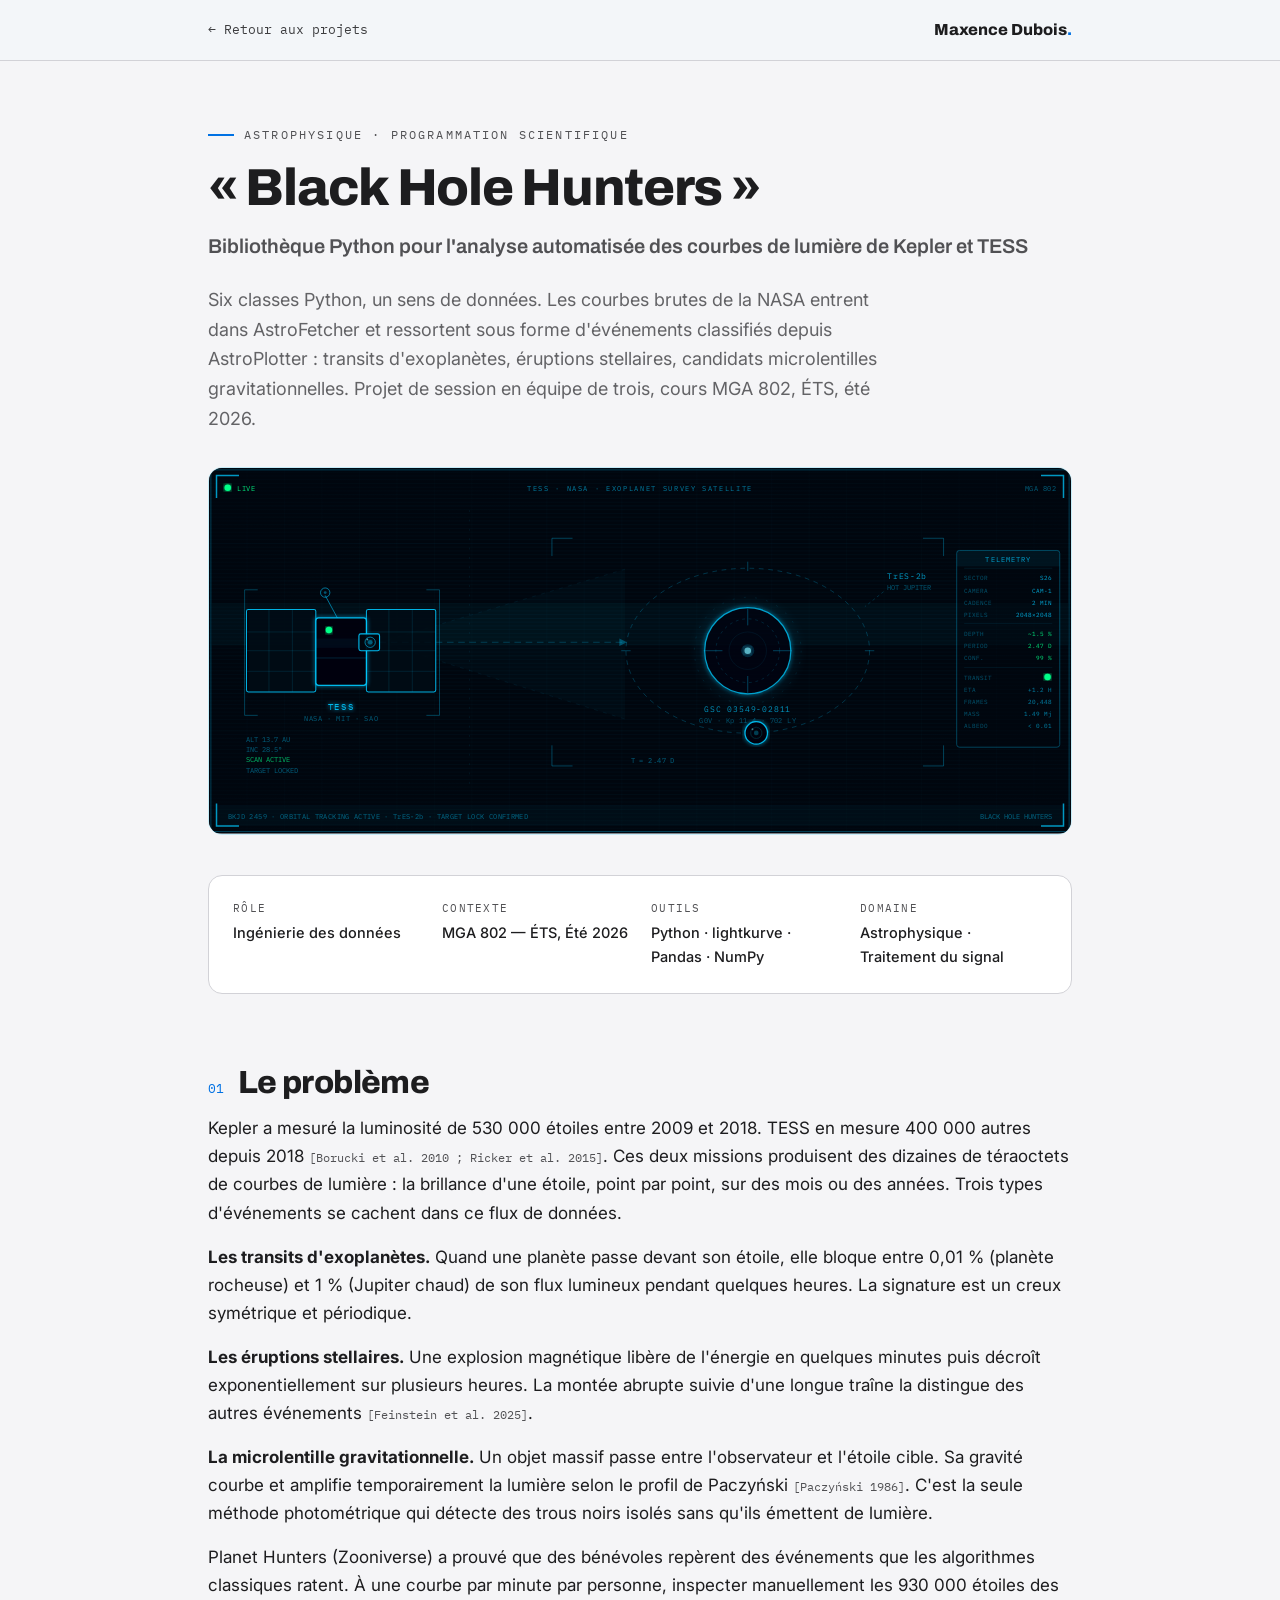
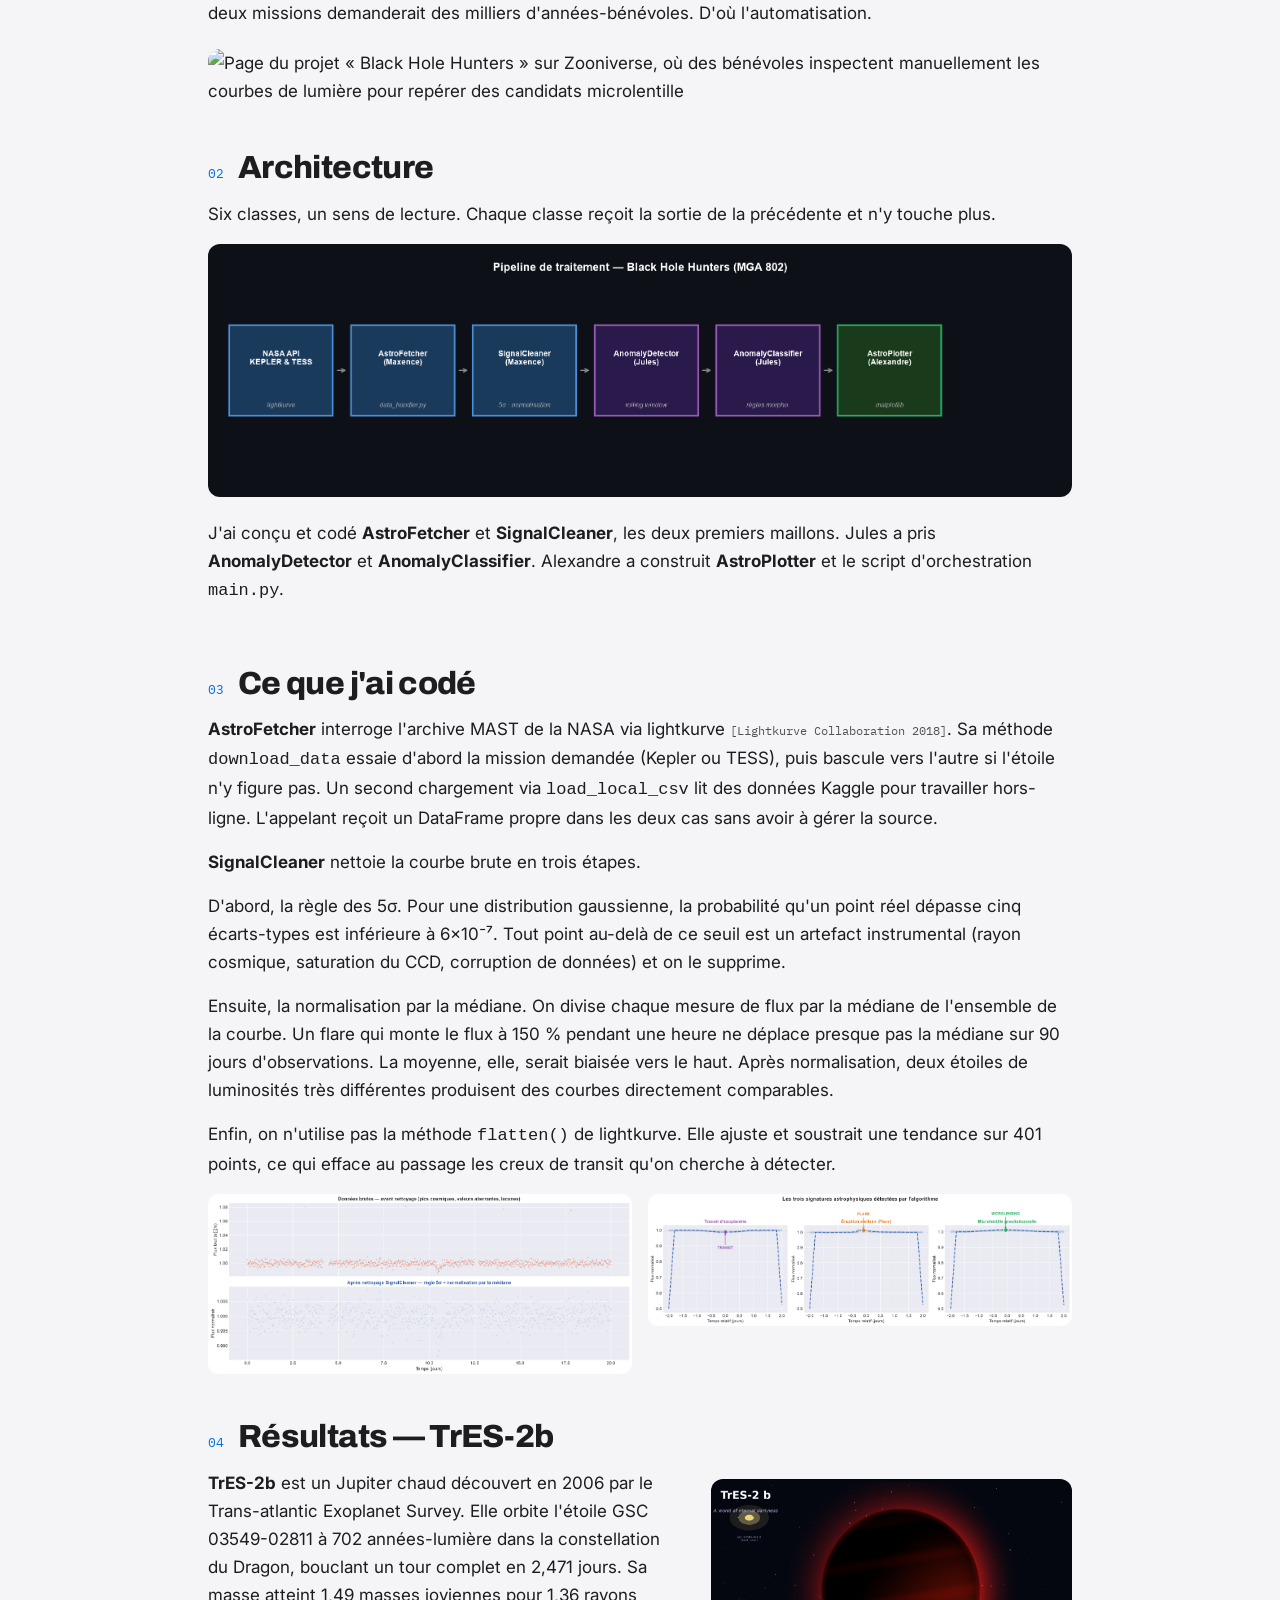
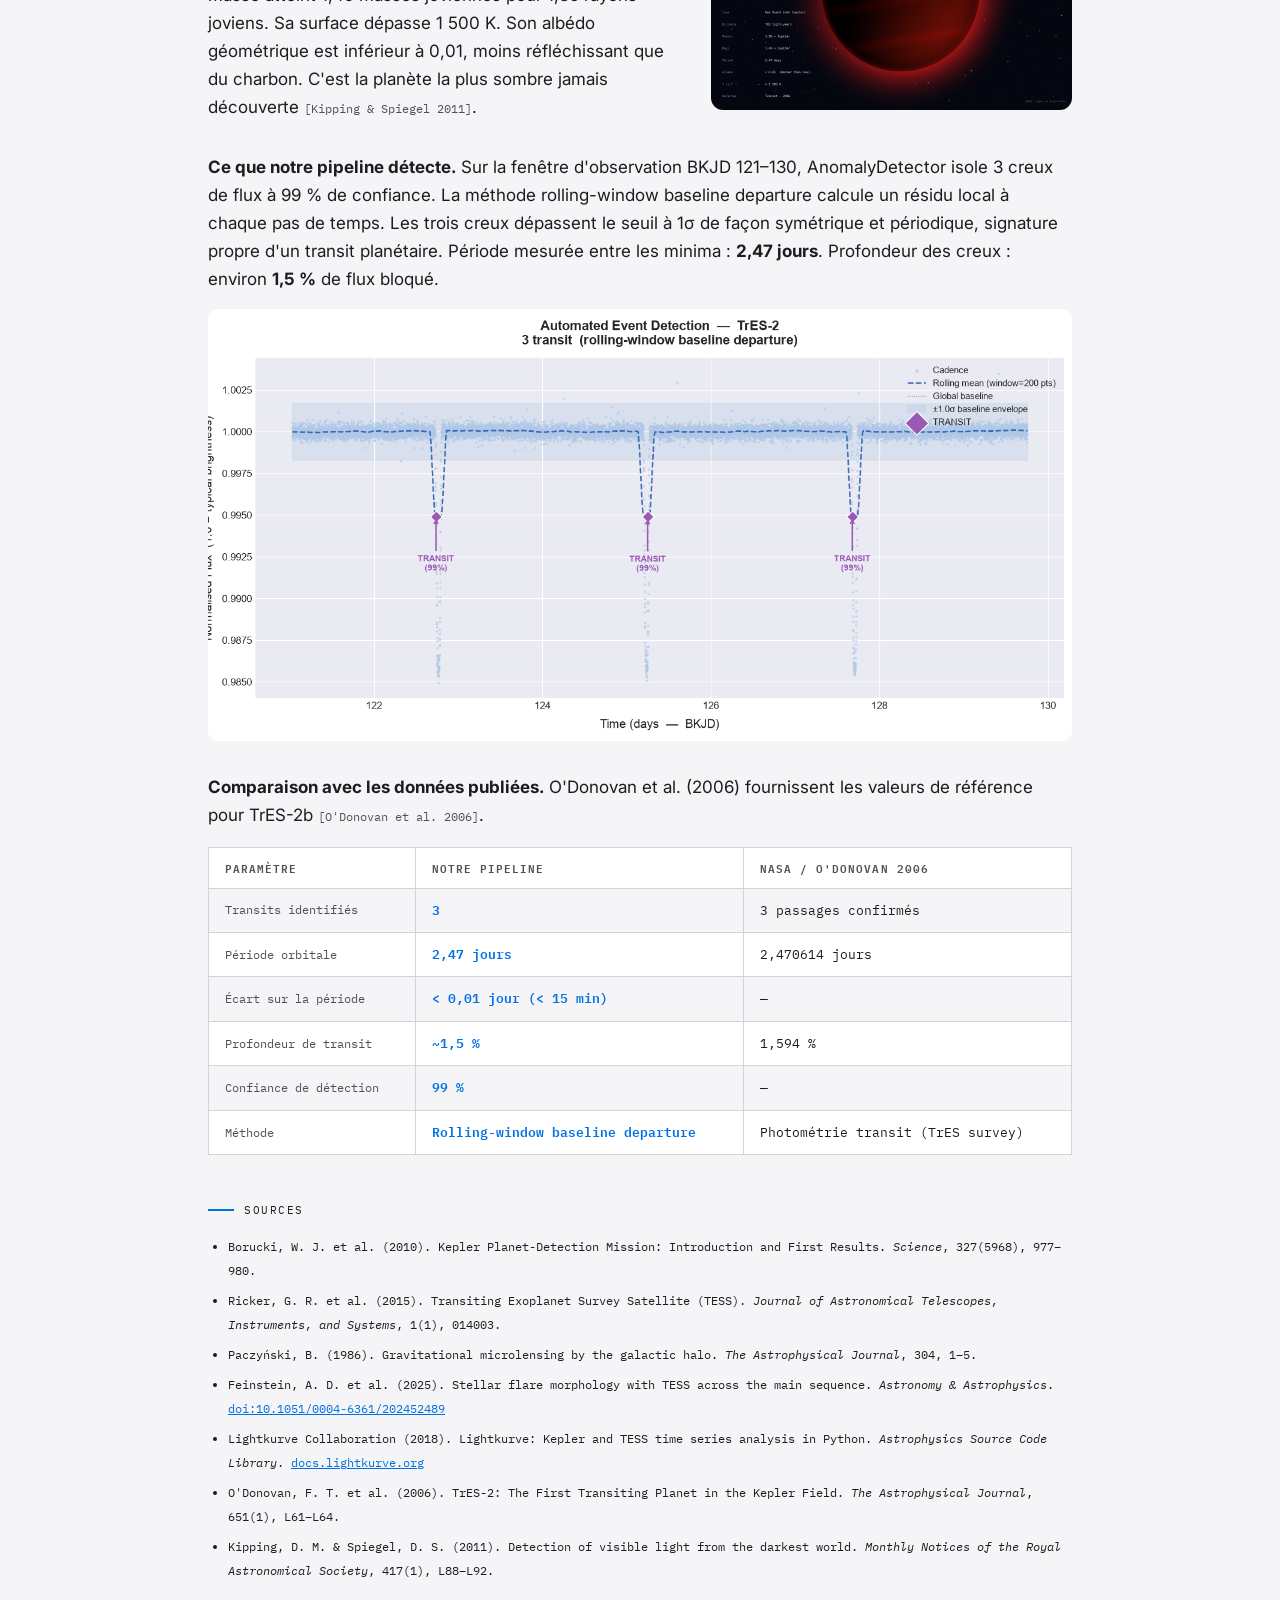
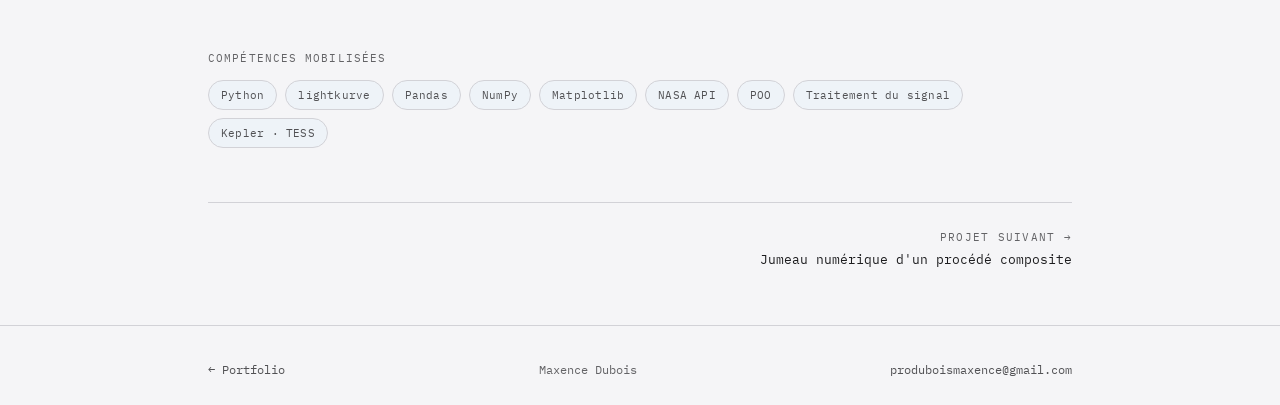
==== commit 645d4470: "quelques updates" ====
--- a/projet-black-hole-hunters.html
+++ b/projet-black-hole-hunters.html
@@ -286,10 +286,7 @@
     <p><strong>Les éruptions stellaires.</strong> Une explosion magnétique libère de l'énergie en quelques minutes puis décroît exponentiellement sur plusieurs heures. La montée abrupte suivie d'une longue traîne la distingue des autres événements <span class="cite">[Feinstein et al. 2025]</span>.</p>
     <p><strong>La microlentille gravitationnelle.</strong> Un objet massif passe entre l'observateur et l'étoile cible. Sa gravité courbe et amplifie temporairement la lumière selon le profil de Paczyński <span class="cite">[Paczyński 1986]</span>. C'est la seule méthode photométrique qui détecte des trous noirs isolés sans qu'ils émettent de lumière.</p>
     <p>Planet Hunters (Zooniverse) a prouvé que des bénévoles repèrent des événements que les algorithmes classiques ratent. À une courbe par minute par personne, inspecter manuellement les 930 000 étoiles des deux missions demanderait des milliers d'années-bénévoles. D'où l'automatisation.</p>
-    <div class="ph" style="aspect-ratio:16/9;margin-top:22px">
-      Capture d'écran du problème — ex. interface Planet Hunters / Zooniverse, ou visualisation du volume de données Kepler<br><br>
-      <code style="font-size:11px">&lt;img src="assets/img/black-hole-hunters/probleme.png" alt="..."&gt;</code>
-    </div>
+    <img src="assets/img/black-hole-hunters/interface-zooniverse.png" alt="Page du projet « Black Hole Hunters » sur Zooniverse, où des bénévoles inspectent manuellement les courbes de lumière pour repérer des candidats microlentille" style="border-radius:12px;margin-top:22px;width:100%">
   </section>
 
   <section class="p-sec reveal">
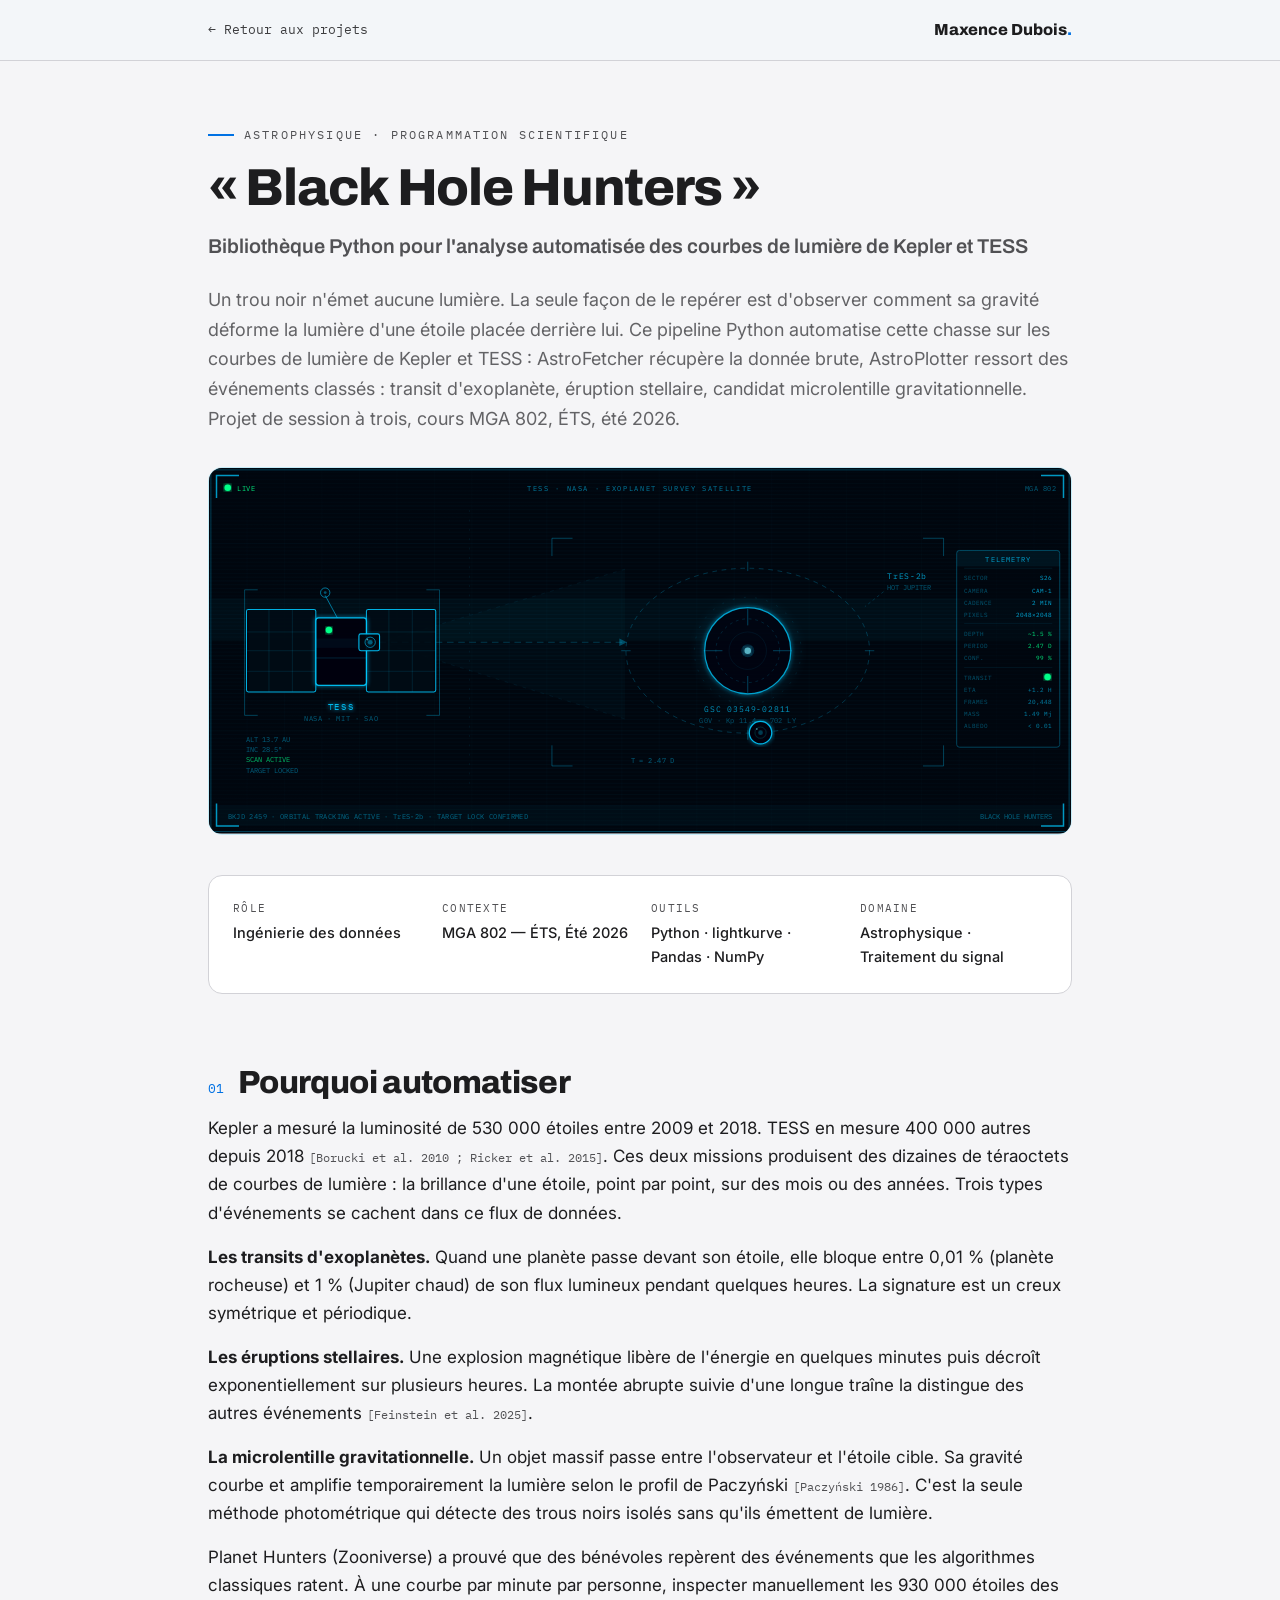
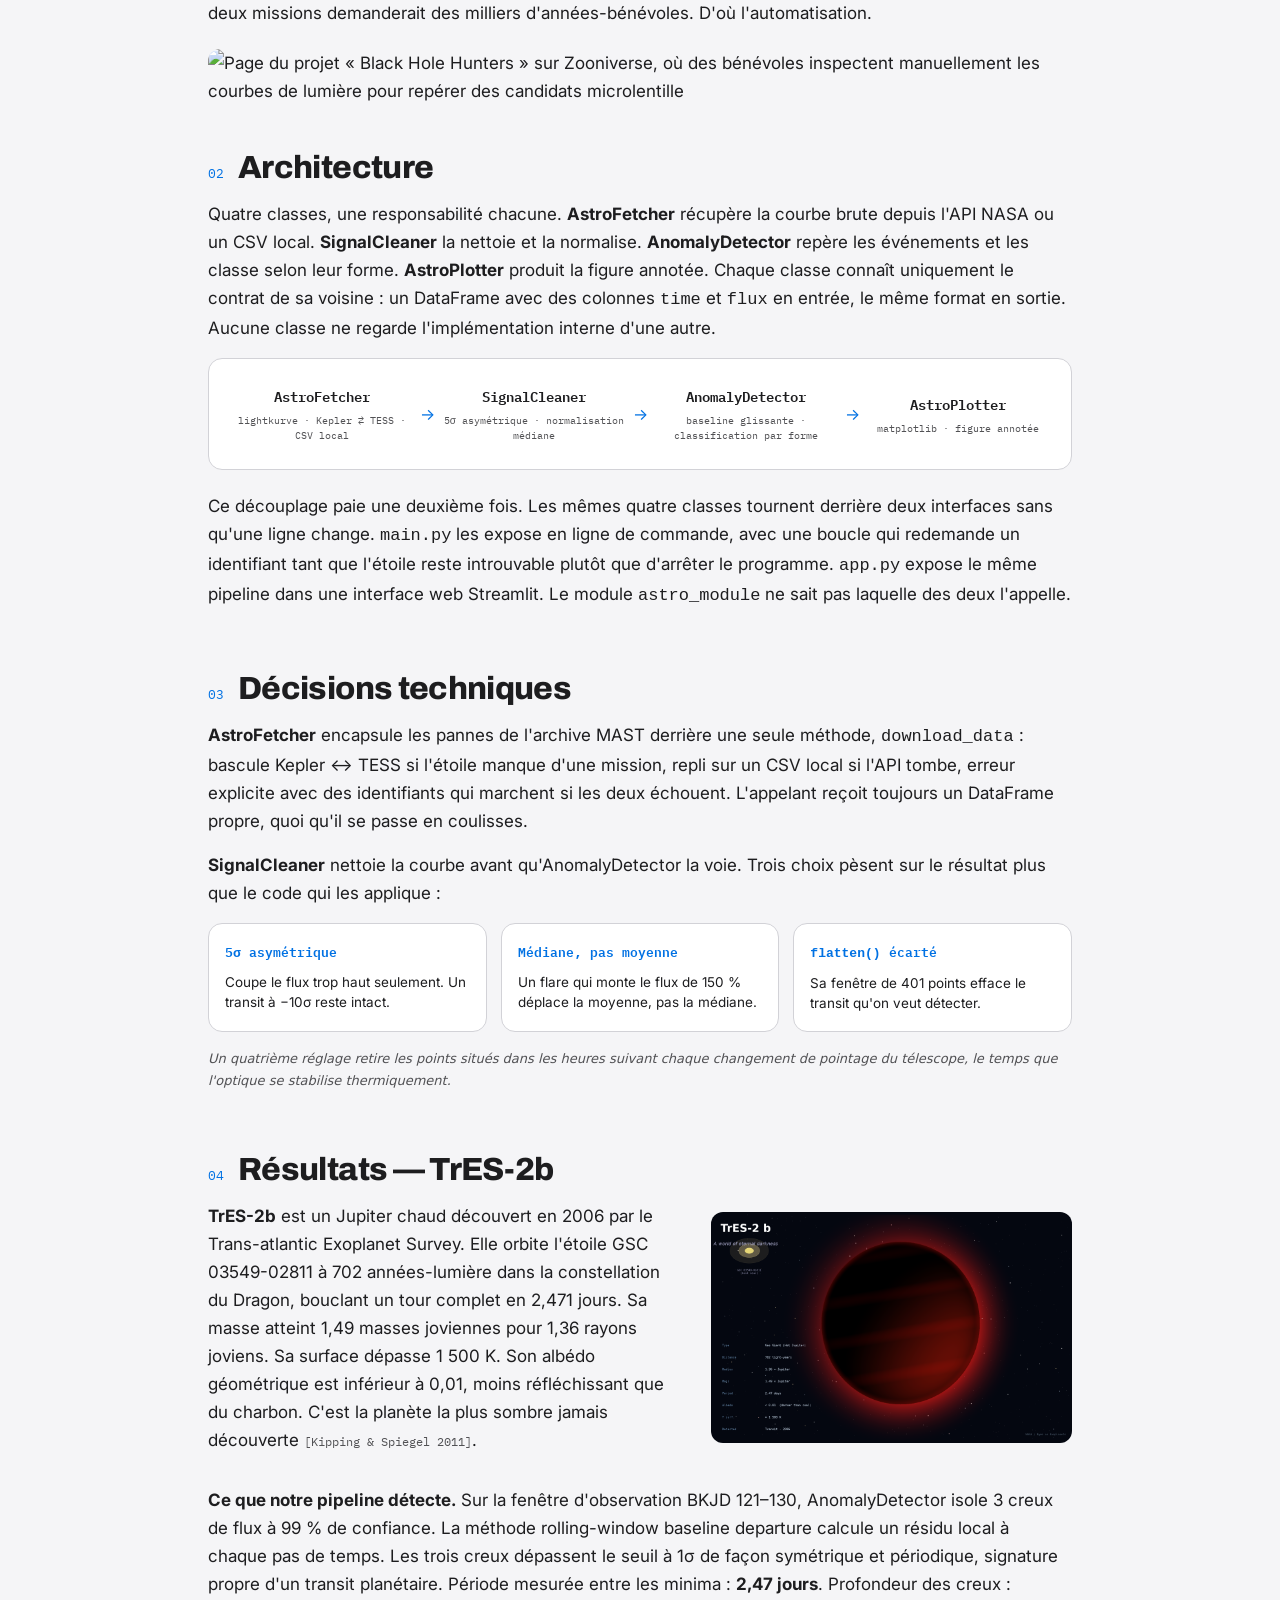
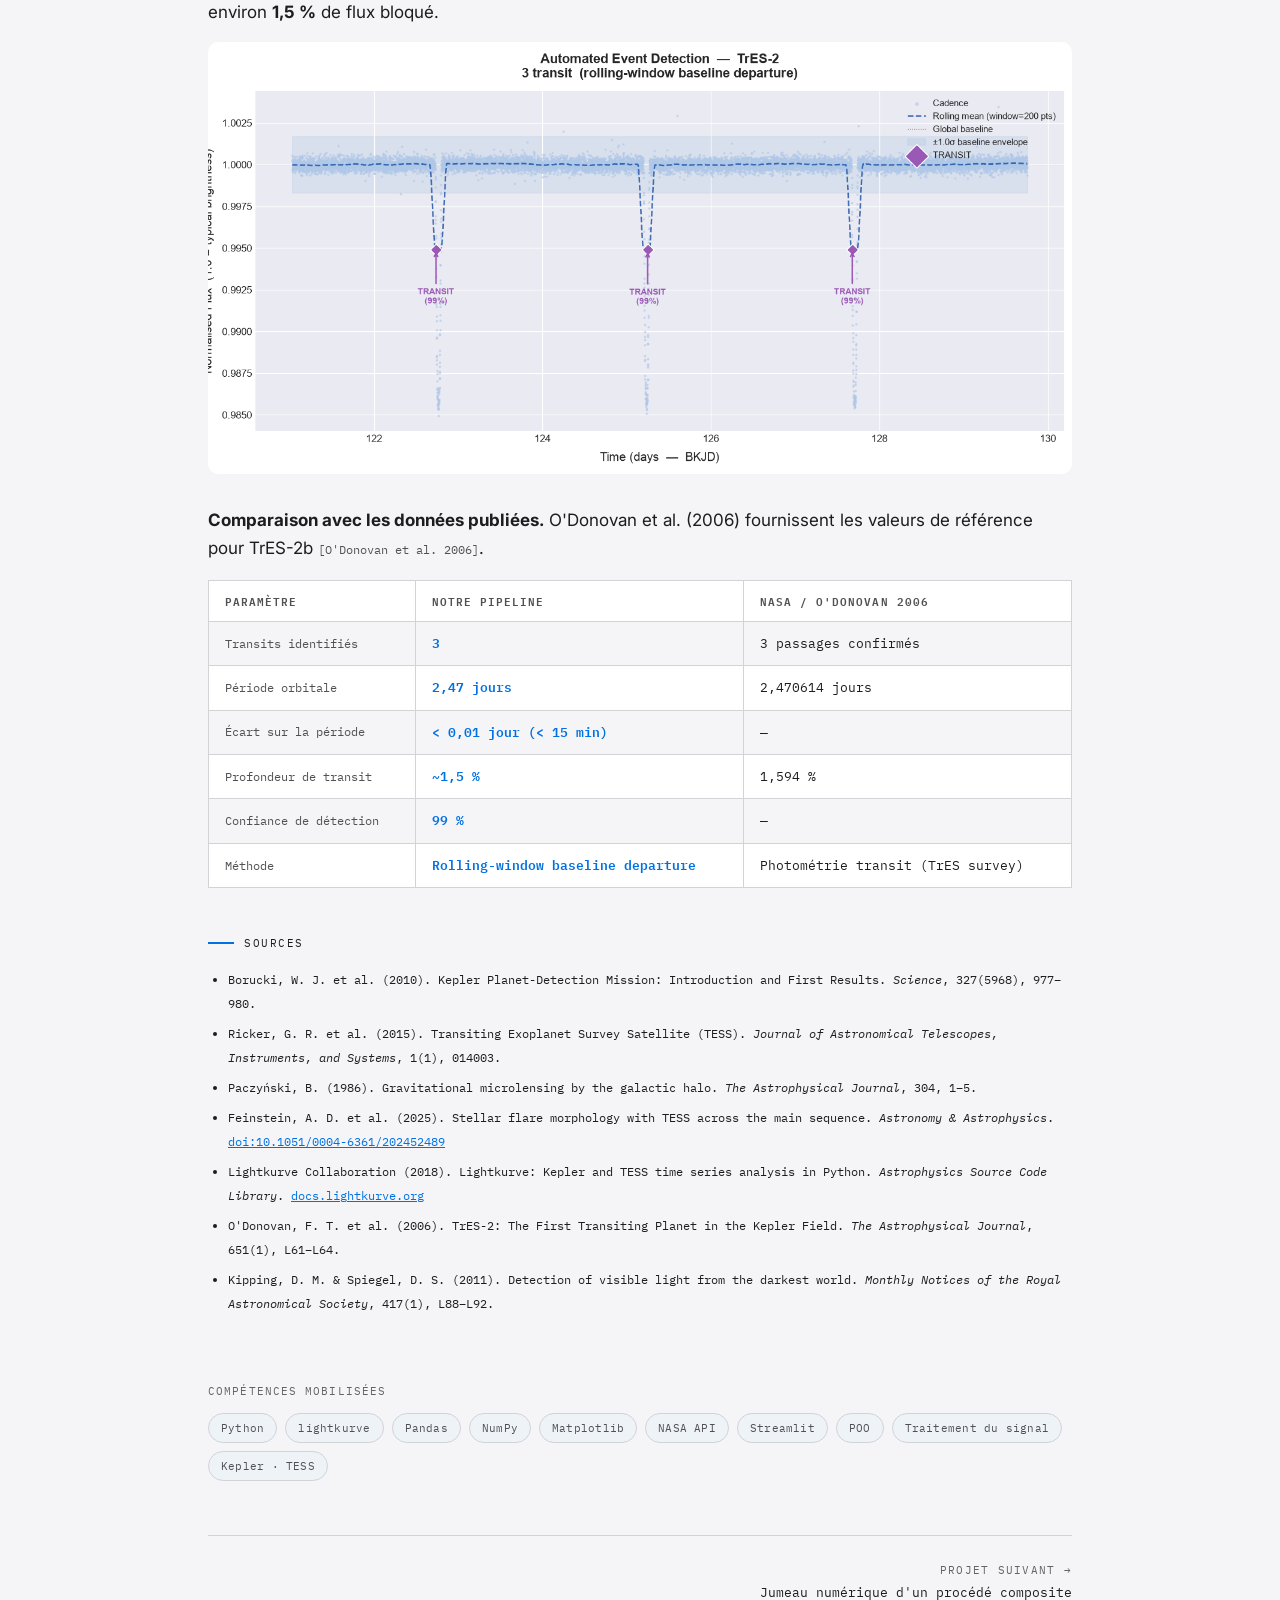
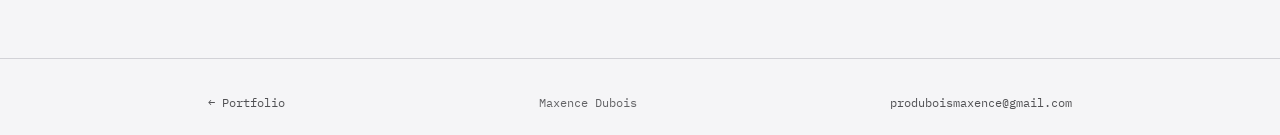
==== commit 1a411bdf: "quelques updates" ====
--- a/projet-black-hole-hunters.html
+++ b/projet-black-hole-hunters.html
@@ -29,6 +29,24 @@
   /* Intro grid: text + planet image */
   .intro-grid{display:grid;grid-template-columns:55% 1fr;gap:28px;align-items:center;margin-top:4px}
   @media(max-width:680px){.intro-grid{grid-template-columns:1fr}}
+  /* Pipeline diagram */
+  .pipeline{display:flex;align-items:center;gap:2px;margin-top:14px;overflow-x:auto;
+    background:var(--surface);border:1px solid var(--line);border-radius:var(--r);padding:26px 20px}
+  .pipeline-step{flex:1;min-width:150px;text-align:center;display:flex;flex-direction:column;gap:6px}
+  .pipeline-step .ps-name{font-family:var(--mono);font-weight:600;font-size:13.5px;color:var(--ink)}
+  .pipeline-step .ps-desc{font-family:var(--mono);font-size:10px;color:var(--steel);line-height:1.5}
+  .pipeline-arrow{color:var(--heat);font-size:16px;flex-shrink:0;padding:0 4px}
+  @media(max-width:680px){
+    .pipeline{flex-direction:column;align-items:stretch}
+    .pipeline-arrow{transform:rotate(90deg);align-self:center;padding:4px 0}
+  }
+  /* Decision cards */
+  .decision-grid{display:grid;grid-template-columns:repeat(3,1fr);gap:14px;margin-top:16px}
+  .decision-card{background:var(--surface);border:1px solid var(--line);border-radius:var(--r);
+    padding:18px 16px;display:flex;flex-direction:column;gap:8px}
+  .decision-card .dc-title{font-family:var(--mono);font-weight:600;font-size:13px;color:var(--heat)}
+  .decision-card .dc-desc{font-size:13.5px;color:var(--ink);line-height:1.5;margin:0}
+  @media(max-width:680px){.decision-grid{grid-template-columns:1fr}}
 </style>
 </head>
 <body>
@@ -45,7 +63,7 @@
     <p class="eyebrow">Astrophysique · Programmation scientifique</p>
     <h1>« Black Hole Hunters »</h1>
     <p class="subtitle">Bibliothèque Python pour l'analyse automatisée des courbes de lumière de Kepler et TESS</p>
-    <p class="summary">Six classes Python, un sens de données. Les courbes brutes de la NASA entrent dans AstroFetcher et ressortent sous forme d'événements classifiés depuis AstroPlotter : transits d'exoplanètes, éruptions stellaires, candidats microlentilles gravitationnelles. Projet de session en équipe de trois, cours MGA 802, ÉTS, été 2026.</p>
+    <p class="summary">Un trou noir n'émet aucune lumière. La seule façon de le repérer est d'observer comment sa gravité déforme la lumière d'une étoile placée derrière lui. Ce pipeline Python automatise cette chasse sur les courbes de lumière de Kepler et TESS : AstroFetcher récupère la donnée brute, AstroPlotter ressort des événements classés : transit d'exoplanète, éruption stellaire, candidat microlentille gravitationnelle. Projet de session à trois, cours MGA 802, ÉTS, été 2026.</p>
     <div style="margin-top:34px;border-radius:14px;overflow:hidden;border:1px solid #00C8FF33">
     <svg viewBox="0 0 920 390" xmlns="http://www.w3.org/2000/svg" xmlns:xlink="http://www.w3.org/1999/xlink" role="img" aria-label="Affichage holographique de la mission TESS : satellite observant l'exoplanète TrES-2b en orbite autour de l'étoile GSC 03549-02811" style="width:100%;display:block">
       <defs>
@@ -280,7 +298,7 @@
   </section>
 
   <section class="p-sec reveal">
-    <div class="lead"><span class="n">01</span><h2>Le problème</h2></div>
+    <div class="lead"><span class="n">01</span><h2>Pourquoi automatiser</h2></div>
     <p>Kepler a mesuré la luminosité de 530 000 étoiles entre 2009 et 2018. TESS en mesure 400 000 autres depuis 2018 <span class="cite">[Borucki et al. 2010 ; Ricker et al. 2015]</span>. Ces deux missions produisent des dizaines de téraoctets de courbes de lumière : la brillance d'une étoile, point par point, sur des mois ou des années. Trois types d'événements se cachent dans ce flux de données.</p>
     <p><strong>Les transits d'exoplanètes.</strong> Quand une planète passe devant son étoile, elle bloque entre 0,01 % (planète rocheuse) et 1 % (Jupiter chaud) de son flux lumineux pendant quelques heures. La signature est un creux symétrique et périodique.</p>
     <p><strong>Les éruptions stellaires.</strong> Une explosion magnétique libère de l'énergie en quelques minutes puis décroît exponentiellement sur plusieurs heures. La montée abrupte suivie d'une longue traîne la distingue des autres événements <span class="cite">[Feinstein et al. 2025]</span>.</p>
@@ -291,22 +309,38 @@
 
   <section class="p-sec reveal">
     <div class="lead"><span class="n">02</span><h2>Architecture</h2></div>
-    <p>Six classes, un sens de lecture. Chaque classe reçoit la sortie de la précédente et n'y touche plus.</p>
-    <img src="assets/img/black-hole-hunters/pipeline.png" alt="Pipeline de traitement : NASA API vers AstroFetcher, SignalCleaner, AnomalyDetector, AnomalyClassifier, AstroPlotter" style="border-radius:12px;margin-top:10px;width:100%">
-    <p style="margin-top:22px">J'ai conçu et codé <strong>AstroFetcher</strong> et <strong>SignalCleaner</strong>, les deux premiers maillons. Jules a pris <strong>AnomalyDetector</strong> et <strong>AnomalyClassifier</strong>. Alexandre a construit <strong>AstroPlotter</strong> et le script d'orchestration <code>main.py</code>.</p>
+    <p>Quatre classes, une responsabilité chacune. <strong>AstroFetcher</strong> récupère la courbe brute depuis l'API NASA ou un CSV local. <strong>SignalCleaner</strong> la nettoie et la normalise. <strong>AnomalyDetector</strong> repère les événements et les classe selon leur forme. <strong>AstroPlotter</strong> produit la figure annotée. Chaque classe connaît uniquement le contrat de sa voisine : un DataFrame avec des colonnes <code>time</code> et <code>flux</code> en entrée, le même format en sortie. Aucune classe ne regarde l'implémentation interne d'une autre.</p>
+    <div class="pipeline">
+      <div class="pipeline-step"><span class="ps-name">AstroFetcher</span><span class="ps-desc">lightkurve · Kepler ⇄ TESS · CSV local</span></div>
+      <span class="pipeline-arrow">→</span>
+      <div class="pipeline-step"><span class="ps-name">SignalCleaner</span><span class="ps-desc">5σ asymétrique · normalisation médiane</span></div>
+      <span class="pipeline-arrow">→</span>
+      <div class="pipeline-step"><span class="ps-name">AnomalyDetector</span><span class="ps-desc">baseline glissante · classification par forme</span></div>
+      <span class="pipeline-arrow">→</span>
+      <div class="pipeline-step"><span class="ps-name">AstroPlotter</span><span class="ps-desc">matplotlib · figure annotée</span></div>
+    </div>
+    <p style="margin-top:22px">Ce découplage paie une deuxième fois. Les mêmes quatre classes tournent derrière deux interfaces sans qu'une ligne change. <code>main.py</code> les expose en ligne de commande, avec une boucle qui redemande un identifiant tant que l'étoile reste introuvable plutôt que d'arrêter le programme. <code>app.py</code> expose le même pipeline dans une interface web Streamlit. Le module <code>astro_module</code> ne sait pas laquelle des deux l'appelle.</p>
   </section>
 
   <section class="p-sec reveal">
-    <div class="lead"><span class="n">03</span><h2>Ce que j'ai codé</h2></div>
-    <p><strong>AstroFetcher</strong> interroge l'archive MAST de la NASA via lightkurve <span class="cite">[Lightkurve Collaboration 2018]</span>. Sa méthode <code>download_data</code> essaie d'abord la mission demandée (Kepler ou TESS), puis bascule vers l'autre si l'étoile n'y figure pas. Un second chargement via <code>load_local_csv</code> lit des données Kaggle pour travailler hors-ligne. L'appelant reçoit un DataFrame propre dans les deux cas sans avoir à gérer la source.</p>
-    <p><strong>SignalCleaner</strong> nettoie la courbe brute en trois étapes.</p>
-    <p>D'abord, la règle des 5σ. Pour une distribution gaussienne, la probabilité qu'un point réel dépasse cinq écarts-types est inférieure à 6×10⁻⁷. Tout point au-delà de ce seuil est un artefact instrumental (rayon cosmique, saturation du CCD, corruption de données) et on le supprime.</p>
-    <p>Ensuite, la normalisation par la médiane. On divise chaque mesure de flux par la médiane de l'ensemble de la courbe. Un flare qui monte le flux à 150 % pendant une heure ne déplace presque pas la médiane sur 90 jours d'observations. La moyenne, elle, serait biaisée vers le haut. Après normalisation, deux étoiles de luminosités très différentes produisent des courbes directement comparables.</p>
-    <p>Enfin, on n'utilise pas la méthode <code>flatten()</code> de lightkurve. Elle ajuste et soustrait une tendance sur 401 points, ce qui efface au passage les creux de transit qu'on cherche à détecter.</p>
-    <div class="gallery">
-      <img src="assets/img/black-hole-hunters/cleaning.png" alt="Courbe brute vs courbe nettoyée par SignalCleaner" style="border-radius:10px;width:100%">
-      <img src="assets/img/black-hole-hunters/event-profiles.png" alt="Les trois signatures astrophysiques : transit, flare, microlensing" style="border-radius:10px;width:100%">
+    <div class="lead"><span class="n">03</span><h2>Décisions techniques</h2></div>
+    <p><strong>AstroFetcher</strong> encapsule les pannes de l'archive MAST derrière une seule méthode, <code>download_data</code> : bascule Kepler ↔ TESS si l'étoile manque d'une mission, repli sur un CSV local si l'API tombe, erreur explicite avec des identifiants qui marchent si les deux échouent. L'appelant reçoit toujours un DataFrame propre, quoi qu'il se passe en coulisses.</p>
+    <p><strong>SignalCleaner</strong> nettoie la courbe avant qu'AnomalyDetector la voie. Trois choix pèsent sur le résultat plus que le code qui les applique :</p>
+    <div class="decision-grid">
+      <div class="decision-card">
+        <span class="dc-title">5σ asymétrique</span>
+        <p class="dc-desc">Coupe le flux trop haut seulement. Un transit à −10σ reste intact.</p>
+      </div>
+      <div class="decision-card">
+        <span class="dc-title">Médiane, pas moyenne</span>
+        <p class="dc-desc">Un flare qui monte le flux de 150 % déplace la moyenne, pas la médiane.</p>
+      </div>
+      <div class="decision-card">
+        <span class="dc-title"><code>flatten()</code> écarté</span>
+        <p class="dc-desc">Sa fenêtre de 401 points efface le transit qu'on veut détecter.</p>
+      </div>
     </div>
+    <p style="margin-top:16px;font-size:13px;color:var(--steel);font-style:italic">Un quatrième réglage retire les points situés dans les heures suivant chaque changement de pointage du télescope, le temps que l'optique se stabilise thermiquement.</p>
   </section>
 
   <section class="p-sec reveal">
@@ -392,6 +426,7 @@
     <span class="tag">NumPy</span>
     <span class="tag">Matplotlib</span>
     <span class="tag">NASA API</span>
+    <span class="tag">Streamlit</span>
     <span class="tag">POO</span>
     <span class="tag">Traitement du signal</span>
     <span class="tag">Kepler · TESS</span>
--- a/projet.css
+++ b/projet.css
@@ -78,7 +78,7 @@
   line-height:1.02;letter-spacing:-.025em;margin:0}
 .p-hero .subtitle{font-family:var(--display);font-weight:600;color:var(--steel);
   font-size:clamp(16px,2.2vw,20px);margin:16px 0 0}
-.p-hero .summary{font-size:18px;color:var(--slate);margin:22px 0 0;max-width:64ch}
+.p-hero .summary{font-size:18px;color:var(--slate);margin:22px 0 0}
 
 /* BANNER + IMAGE PLACEHOLDERS */
 .ph{border:1.5px dashed var(--line-strong);border-radius:14px;
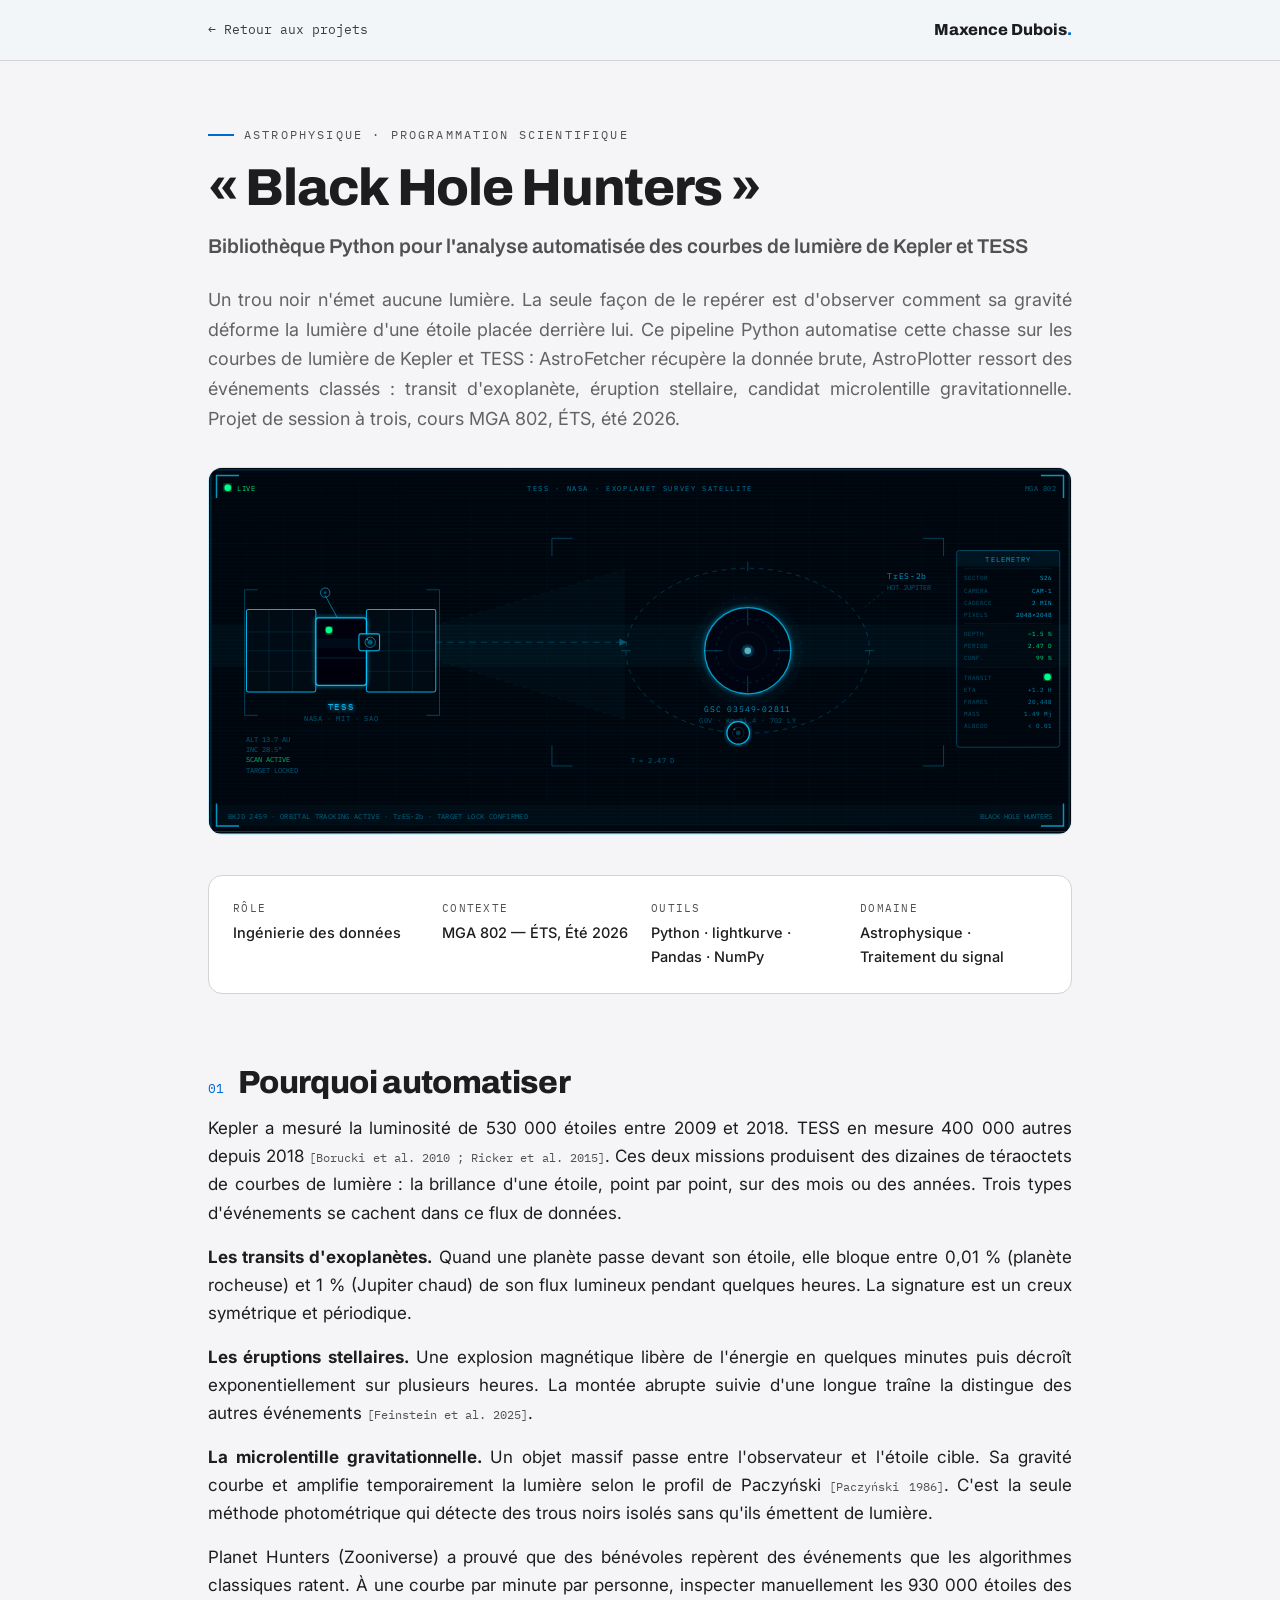
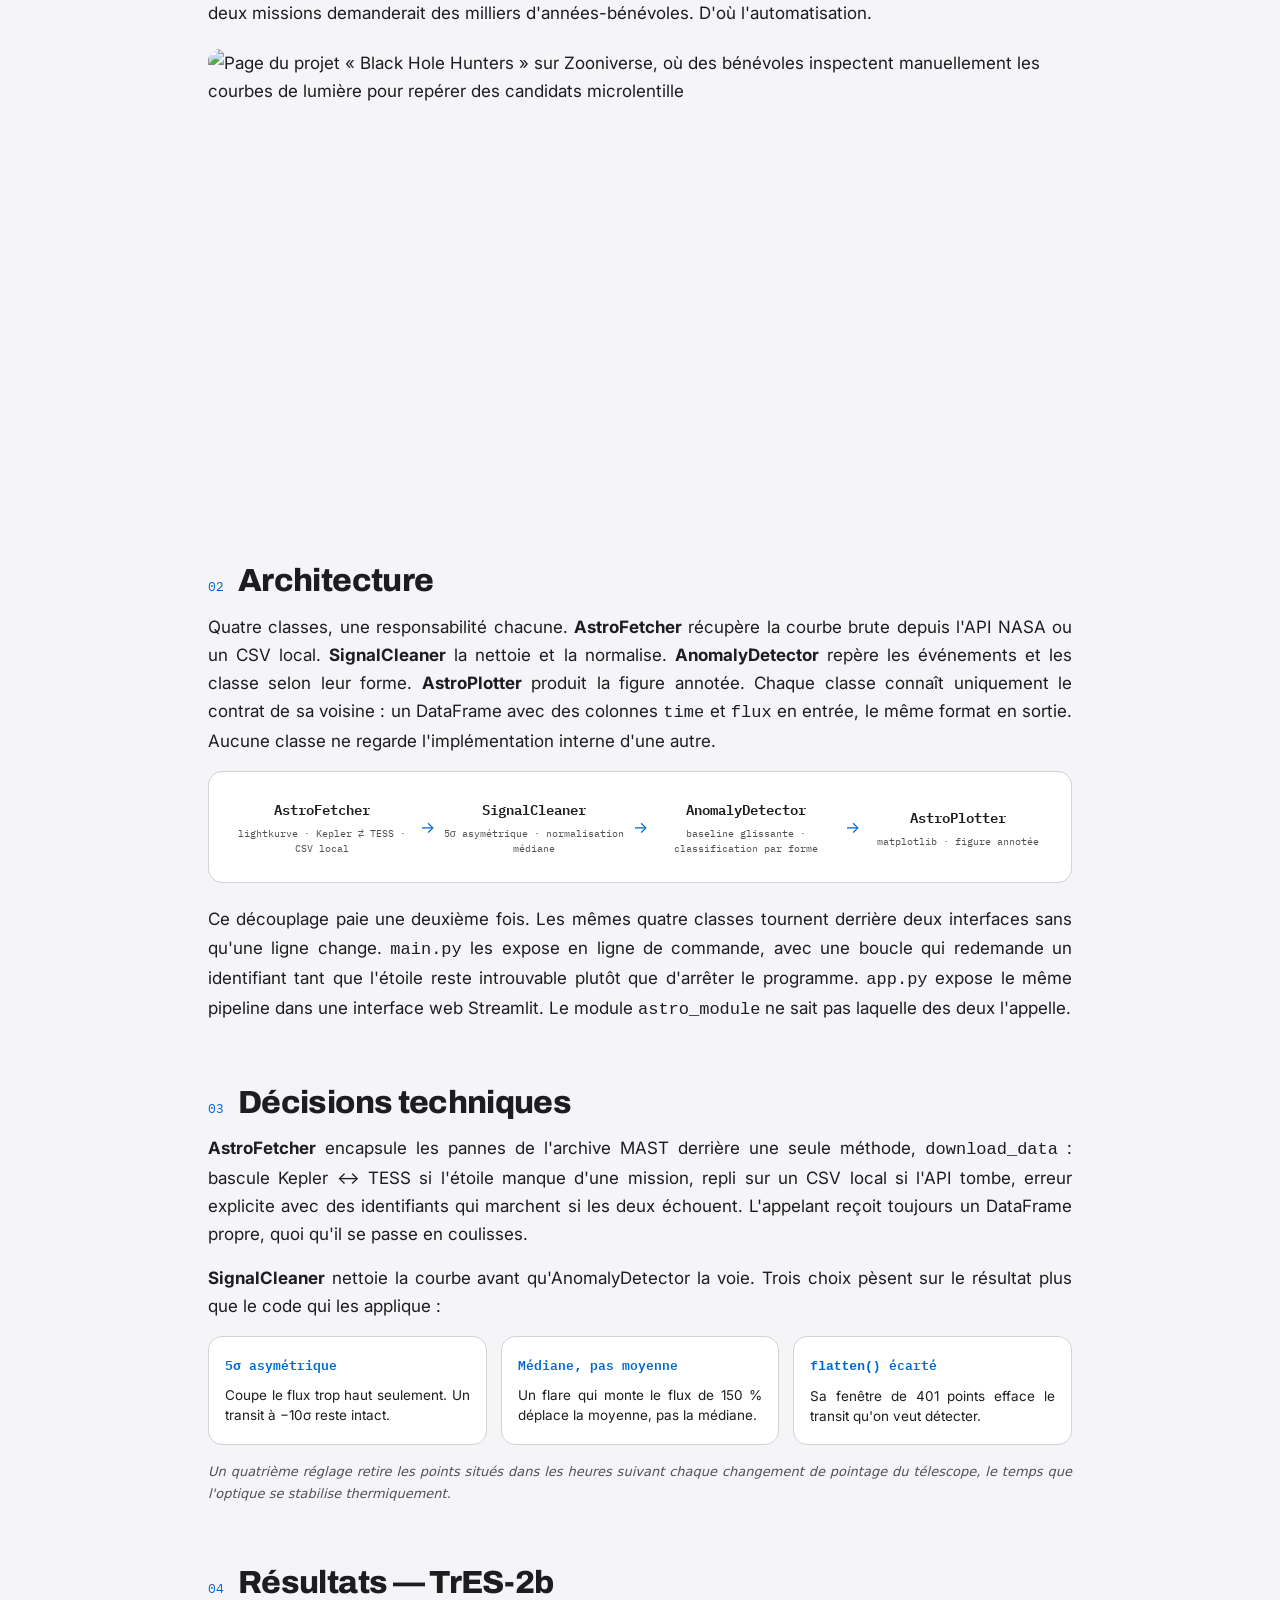
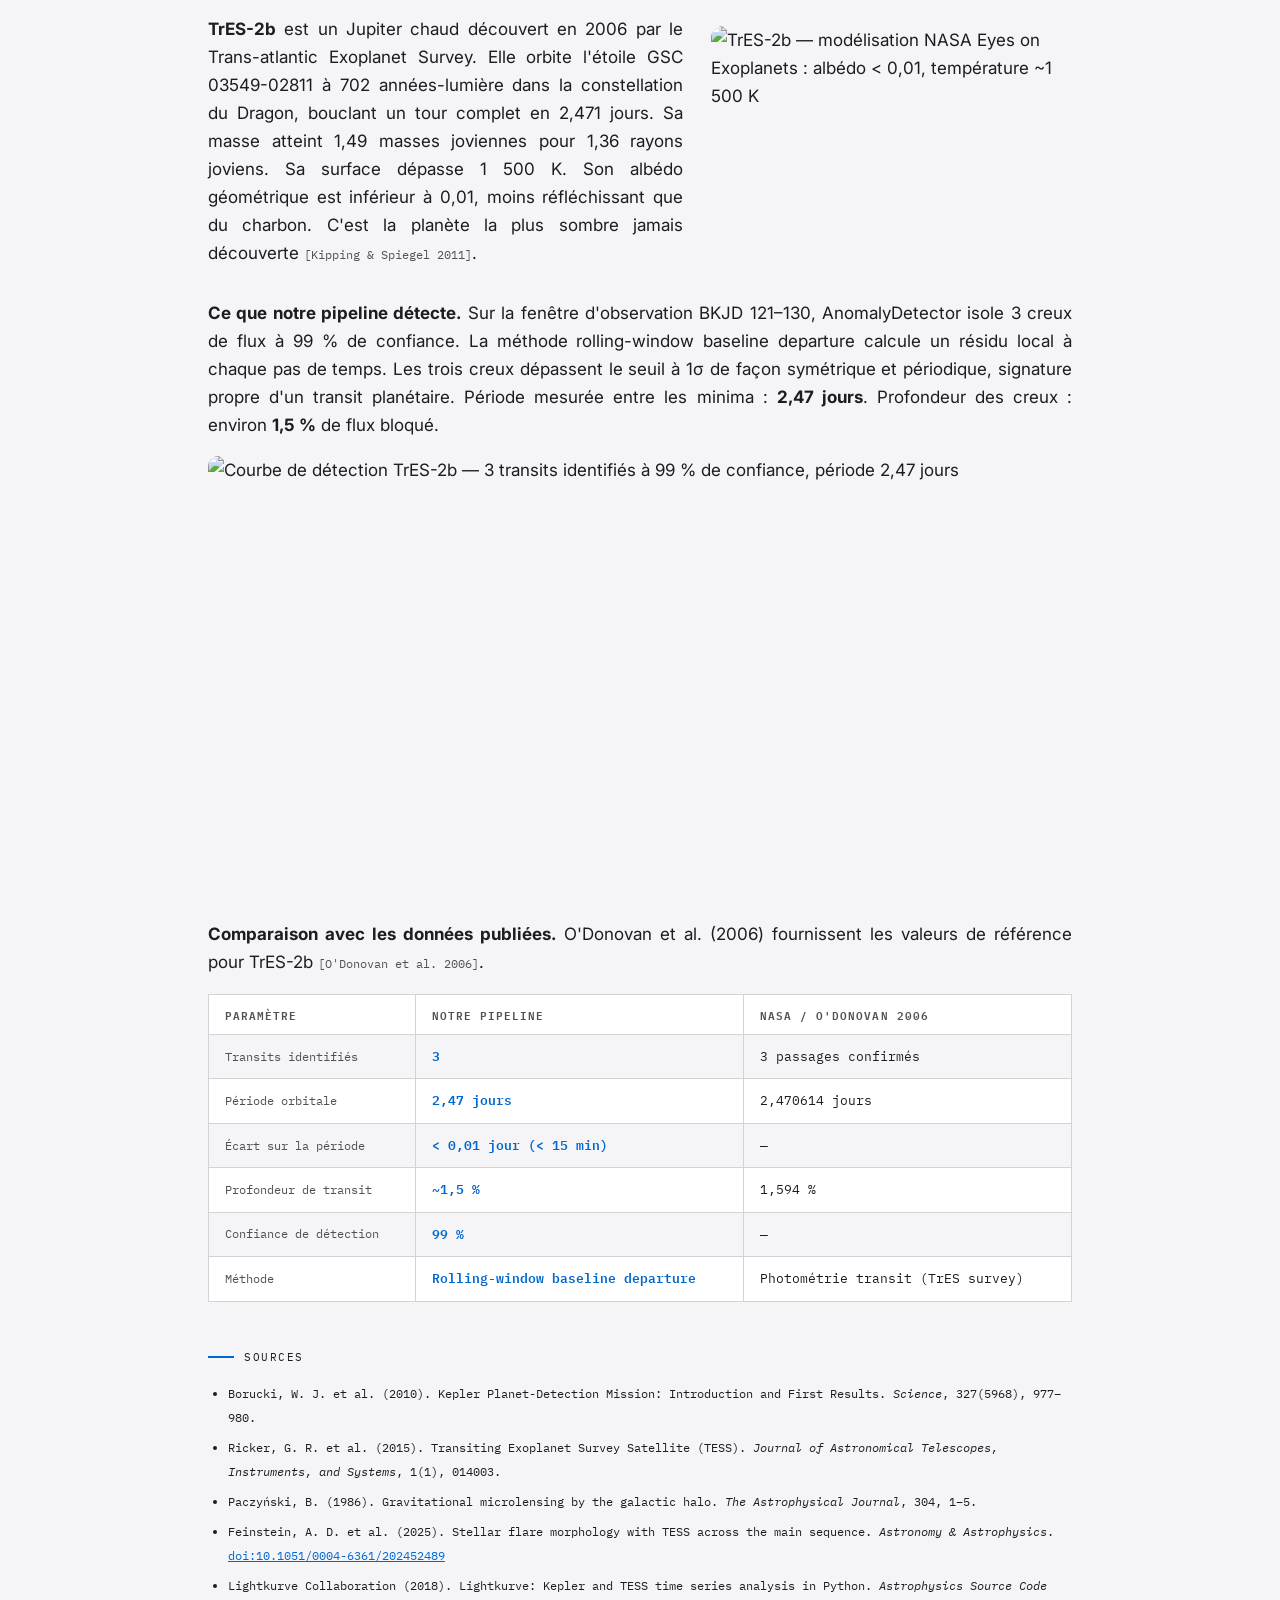
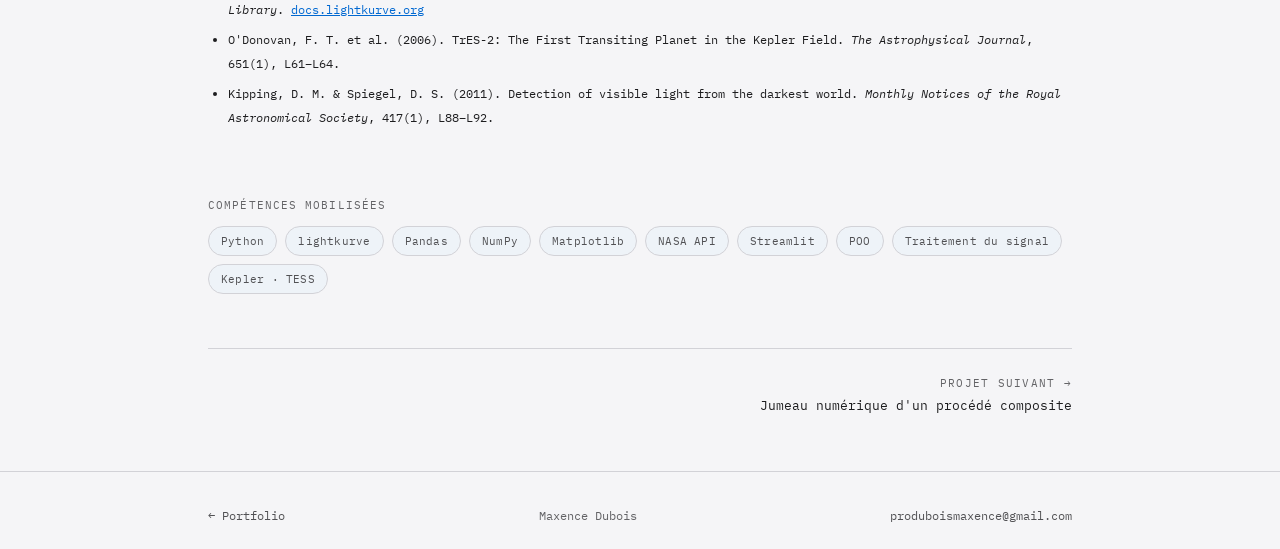
==== commit 065ceed2: "quelques updates" ====
--- a/projet-black-hole-hunters.html
+++ b/projet-black-hole-hunters.html
@@ -45,7 +45,8 @@
   .decision-card{background:var(--surface);border:1px solid var(--line);border-radius:var(--r);
     padding:18px 16px;display:flex;flex-direction:column;gap:8px}
   .decision-card .dc-title{font-family:var(--mono);font-weight:600;font-size:13px;color:var(--heat)}
-  .decision-card .dc-desc{font-size:13.5px;color:var(--ink);line-height:1.5;margin:0}
+  .decision-card .dc-desc{font-size:13.5px;color:var(--ink);line-height:1.5;margin:0;
+    text-align:justify;text-align-last:left;hyphens:auto}
   @media(max-width:680px){.decision-grid{grid-template-columns:1fr}}
 </style>
 </head>
@@ -304,7 +305,7 @@
     <p><strong>Les éruptions stellaires.</strong> Une explosion magnétique libère de l'énergie en quelques minutes puis décroît exponentiellement sur plusieurs heures. La montée abrupte suivie d'une longue traîne la distingue des autres événements <span class="cite">[Feinstein et al. 2025]</span>.</p>
     <p><strong>La microlentille gravitationnelle.</strong> Un objet massif passe entre l'observateur et l'étoile cible. Sa gravité courbe et amplifie temporairement la lumière selon le profil de Paczyński <span class="cite">[Paczyński 1986]</span>. C'est la seule méthode photométrique qui détecte des trous noirs isolés sans qu'ils émettent de lumière.</p>
     <p>Planet Hunters (Zooniverse) a prouvé que des bénévoles repèrent des événements que les algorithmes classiques ratent. À une courbe par minute par personne, inspecter manuellement les 930 000 étoiles des deux missions demanderait des milliers d'années-bénévoles. D'où l'automatisation.</p>
-    <img src="assets/img/black-hole-hunters/interface-zooniverse.png" alt="Page du projet « Black Hole Hunters » sur Zooniverse, où des bénévoles inspectent manuellement les courbes de lumière pour repérer des candidats microlentille" style="border-radius:12px;margin-top:22px;width:100%">
+    <img src="assets/img/black-hole-hunters/interface-zooniverse.webp" width="2200" height="1195" loading="lazy" alt="Page du projet « Black Hole Hunters » sur Zooniverse, où des bénévoles inspectent manuellement les courbes de lumière pour repérer des candidats microlentille" style="border-radius:12px;margin-top:22px;width:100%;height:auto">
   </section>
 
   <section class="p-sec reveal">
@@ -349,16 +350,16 @@
     <!-- INTRO : texte + illustration planète -->
     <div class="intro-grid">
       <p style="margin:0"><strong>TrES-2b</strong> est un Jupiter chaud découvert en 2006 par le Trans-atlantic Exoplanet Survey. Elle orbite l'étoile GSC 03549-02811 à 702 années-lumière dans la constellation du Dragon, bouclant un tour complet en 2,471 jours. Sa masse atteint 1,49 masses joviennes pour 1,36 rayons joviens. Sa surface dépasse 1 500 K. Son albédo géométrique est inférieur à 0,01, moins réfléchissant que du charbon. C'est la planète la plus sombre jamais découverte <span class="cite">[Kipping &amp; Spiegel 2011]</span>.</p>
-      <img src="assets/img/black-hole-hunters/nasa-reference.png"
+      <img src="assets/img/black-hole-hunters/nasa-reference.webp" width="2236" height="1432" loading="lazy"
            alt="TrES-2b — modélisation NASA Eyes on Exoplanets : albédo < 0,01, température ~1 500 K"
-           style="border-radius:12px;width:100%">
+           style="border-radius:12px;width:100%;height:auto">
     </div>
 
     <!-- RÉSULTATS OBTENUS : texte + courbe -->
     <p style="margin-top:32px"><strong>Ce que notre pipeline détecte.</strong> Sur la fenêtre d'observation BKJD 121–130, AnomalyDetector isole 3 creux de flux à 99 % de confiance. La méthode rolling-window baseline departure calcule un résidu local à chaque pas de temps. Les trois creux dépassent le seuil à 1σ de façon symétrique et périodique, signature propre d'un transit planétaire. Période mesurée entre les minima : <strong>2,47 jours</strong>. Profondeur des creux : environ <strong>1,5 %</strong> de flux bloqué.</p>
-    <img src="assets/img/black-hole-hunters/detection_tres_2.png"
+    <img src="assets/img/black-hole-hunters/detection_tres_2.webp" width="1440" height="720" loading="lazy"
          alt="Courbe de détection TrES-2b — 3 transits identifiés à 99 % de confiance, période 2,47 jours"
-         style="border-radius:10px;width:100%;margin-top:14px">
+         style="border-radius:10px;width:100%;height:auto;margin-top:14px">
 
     <!-- COMPARAISON NASA : tableau -->
     <p style="margin-top:32px"><strong>Comparaison avec les données publiées.</strong> O'Donovan et al. (2006) fournissent les valeurs de référence pour TrES-2b <span class="cite">[O'Donovan et al. 2006]</span>.</p>
--- a/projet.css
+++ b/projet.css
@@ -5,9 +5,10 @@
 :root{
   --paper:#F5F5F7;
   --surface:#FFFFFF;
+  --bar-bg:rgba(243,246,250,.85);
   --ink:#1D1D1F;
   --steel:#515154;
-  --heat:#0071E3;
+  --heat:#0068D1;
   --slate:#636366;
   --line:#D2D2D7;
   --line-strong:#AEAEB2;
@@ -21,6 +22,7 @@
   :root:not([data-theme="light"]){
     --paper:#000000;
     --surface:#1C1C1E;
+    --bar-bg:rgba(28,28,30,.85);
     --ink:#F5F5F7;
     --steel:#AEAEB2;
     --heat:#2997FF;
@@ -32,6 +34,7 @@
 [data-theme="dark"]{
   --paper:#000000;
   --surface:#1C1C1E;
+  --bar-bg:rgba(28,28,30,.85);
   --ink:#F5F5F7;
   --steel:#AEAEB2;
   --heat:#2997FF;
@@ -42,9 +45,10 @@
 [data-theme="light"]{
   --paper:#F5F5F7;
   --surface:#FFFFFF;
+  --bar-bg:rgba(243,246,250,.85);
   --ink:#1D1D1F;
   --steel:#515154;
-  --heat:#0071E3;
+  --heat:#0068D1;
   --slate:#636366;
   --line:#D2D2D7;
   --line-strong:#AEAEB2;
@@ -60,11 +64,12 @@
 .wrap{max-width:var(--maxw);margin:0 auto;padding:0 28px}
 
 /* TOP BAR */
-header.bar{position:sticky;top:0;z-index:50;background:rgba(243,246,250,.85);
+header.bar{position:sticky;top:0;z-index:50;background:var(--bar-bg);
   backdrop-filter:saturate(140%) blur(10px);border-bottom:1px solid var(--line)}
 .bar-inner{display:flex;align-items:center;justify-content:space-between;height:60px}
 .back{font-family:var(--mono);font-size:13px;text-decoration:none;color:var(--ink);
-  display:inline-flex;align-items:center;gap:8px;opacity:.85;transition:gap .2s,opacity .2s}
+  display:inline-flex;align-items:center;gap:8px;opacity:.85;transition:gap .2s,opacity .2s;
+  padding:12px 4px;margin:-12px -4px}
 .back:hover{opacity:1;gap:12px;color:var(--steel)}
 .bar .brand{font-family:var(--display);font-weight:800;font-size:16px;text-decoration:none}
 .bar .brand .dot{color:var(--heat)}
@@ -78,7 +83,8 @@
   line-height:1.02;letter-spacing:-.025em;margin:0}
 .p-hero .subtitle{font-family:var(--display);font-weight:600;color:var(--steel);
   font-size:clamp(16px,2.2vw,20px);margin:16px 0 0}
-.p-hero .summary{font-size:18px;color:var(--slate);margin:22px 0 0}
+.p-hero .summary{font-size:18px;color:var(--slate);margin:22px 0 0;
+  text-align:justify;text-align-last:left;hyphens:auto}
 
 /* BANNER + IMAGE PLACEHOLDERS */
 .ph{border:1.5px dashed var(--line-strong);border-radius:14px;
@@ -102,7 +108,7 @@
 .p-sec .n{font-family:var(--mono);font-size:13px;color:var(--heat)}
 .p-sec h2{font-family:var(--display);font-weight:800;font-size:clamp(23px,3.2vw,32px);
   letter-spacing:-.02em;margin:0;line-height:1.08}
-.p-sec p{margin:0 0 16px;color:var(--ink)}
+.p-sec p{margin:0 0 16px;color:var(--ink);text-align:justify;text-align-last:left;hyphens:auto}
 .p-sec ul{color:var(--ink);margin:0 0 16px;padding-left:20px}
 .p-sec li{margin-bottom:6px}
 .p-sec .ph{margin-top:10px;aspect-ratio:16/9}
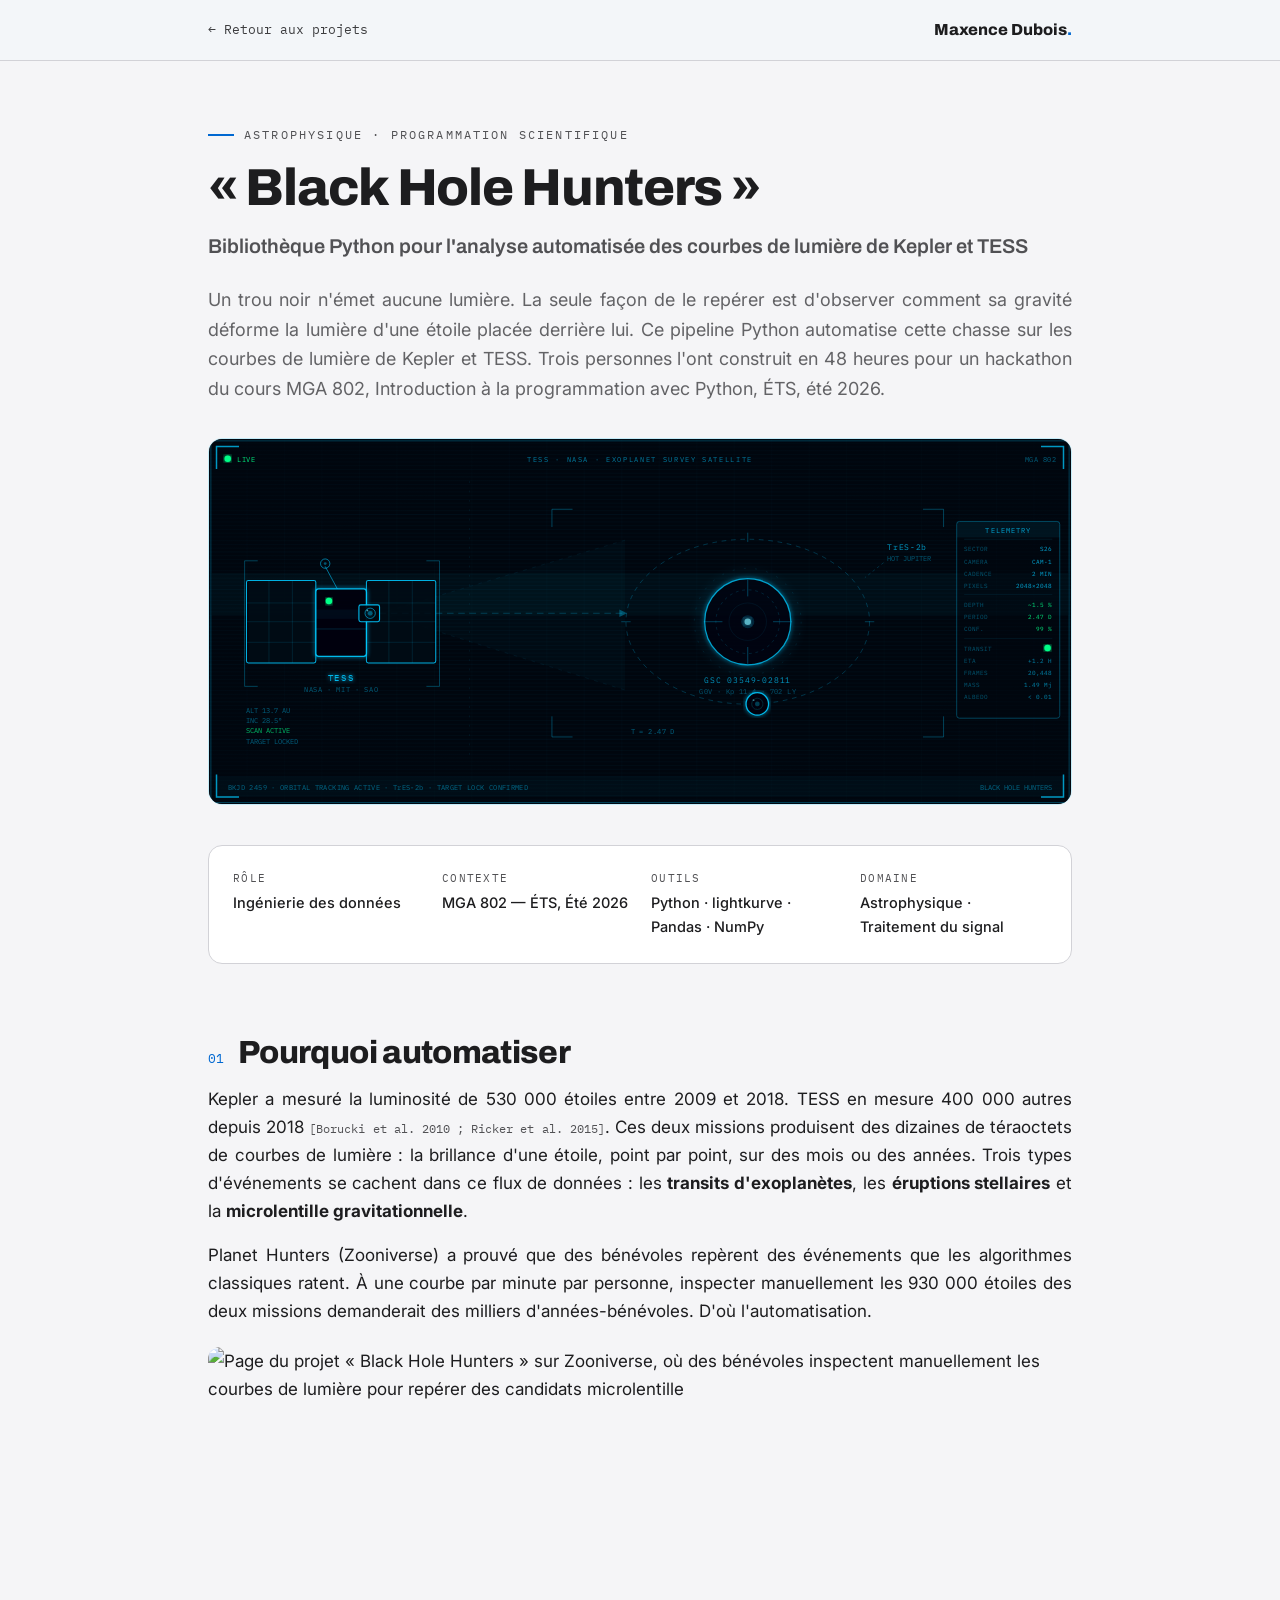
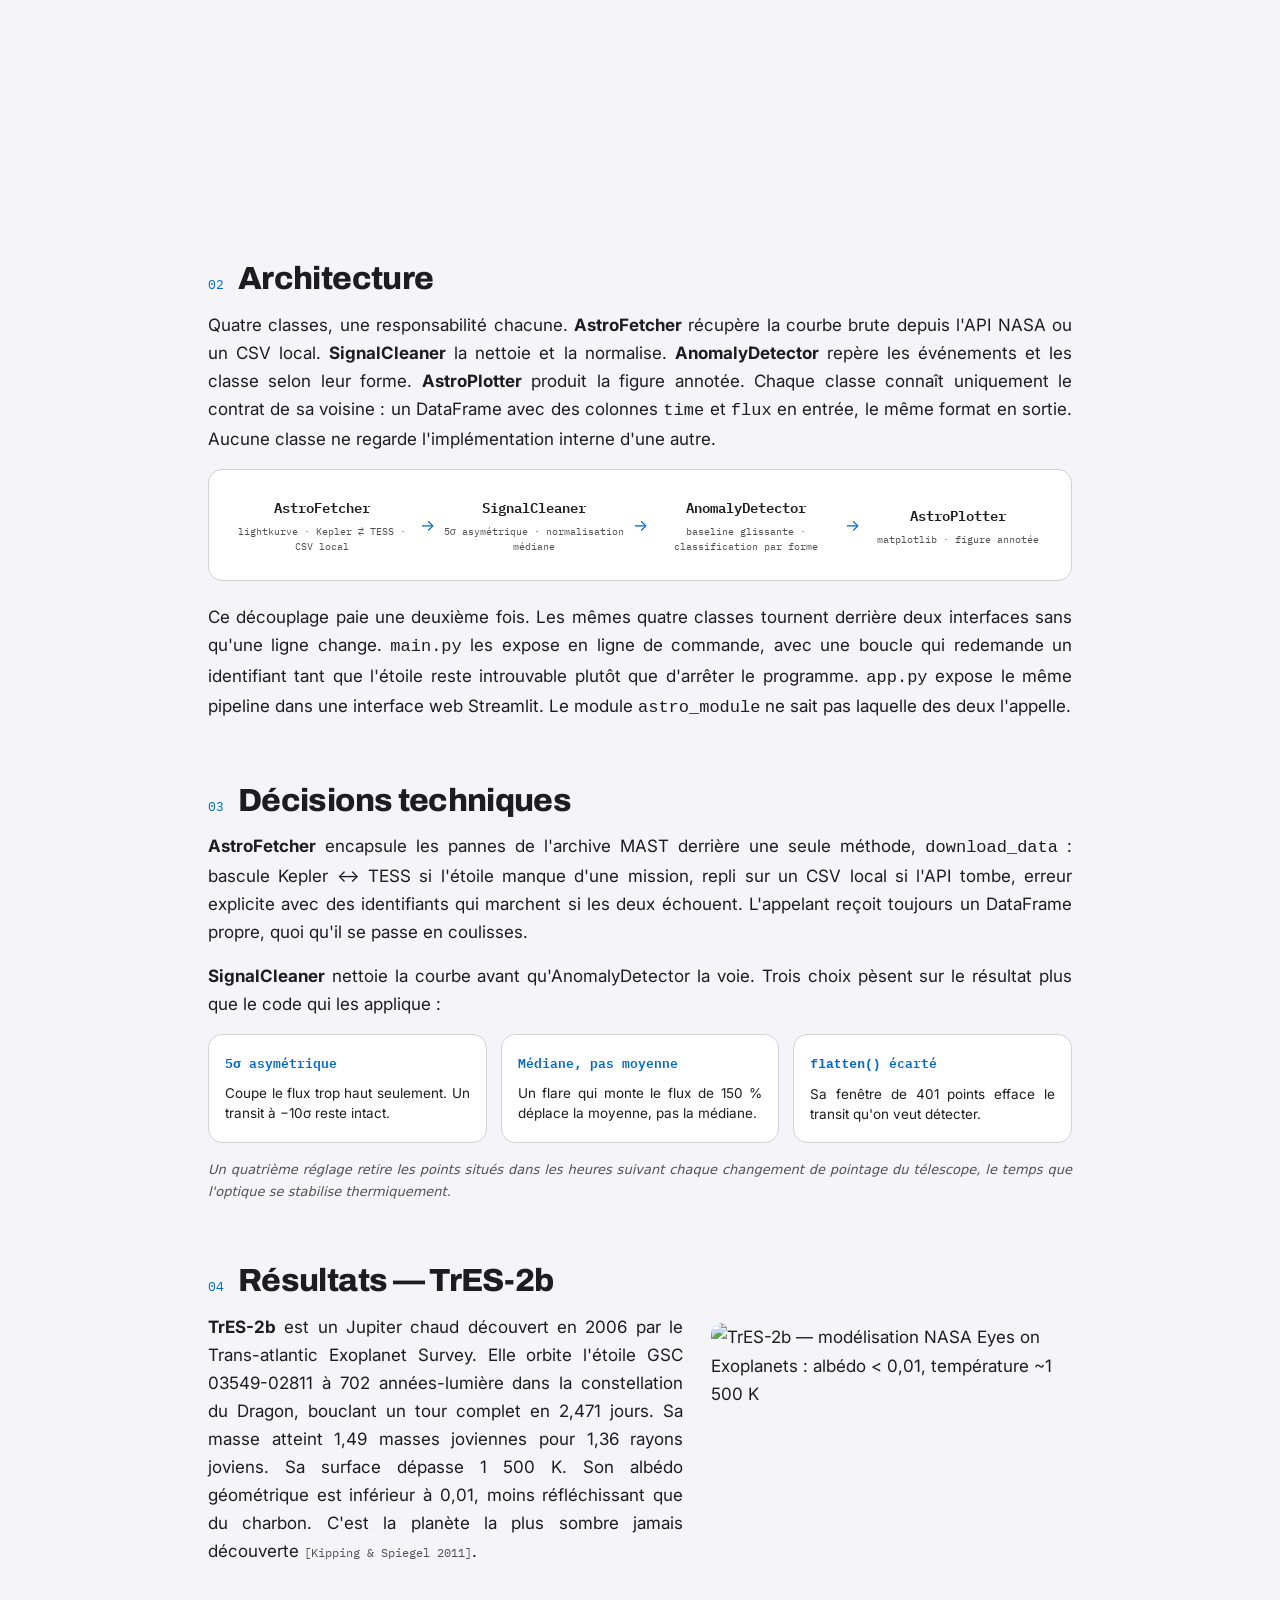
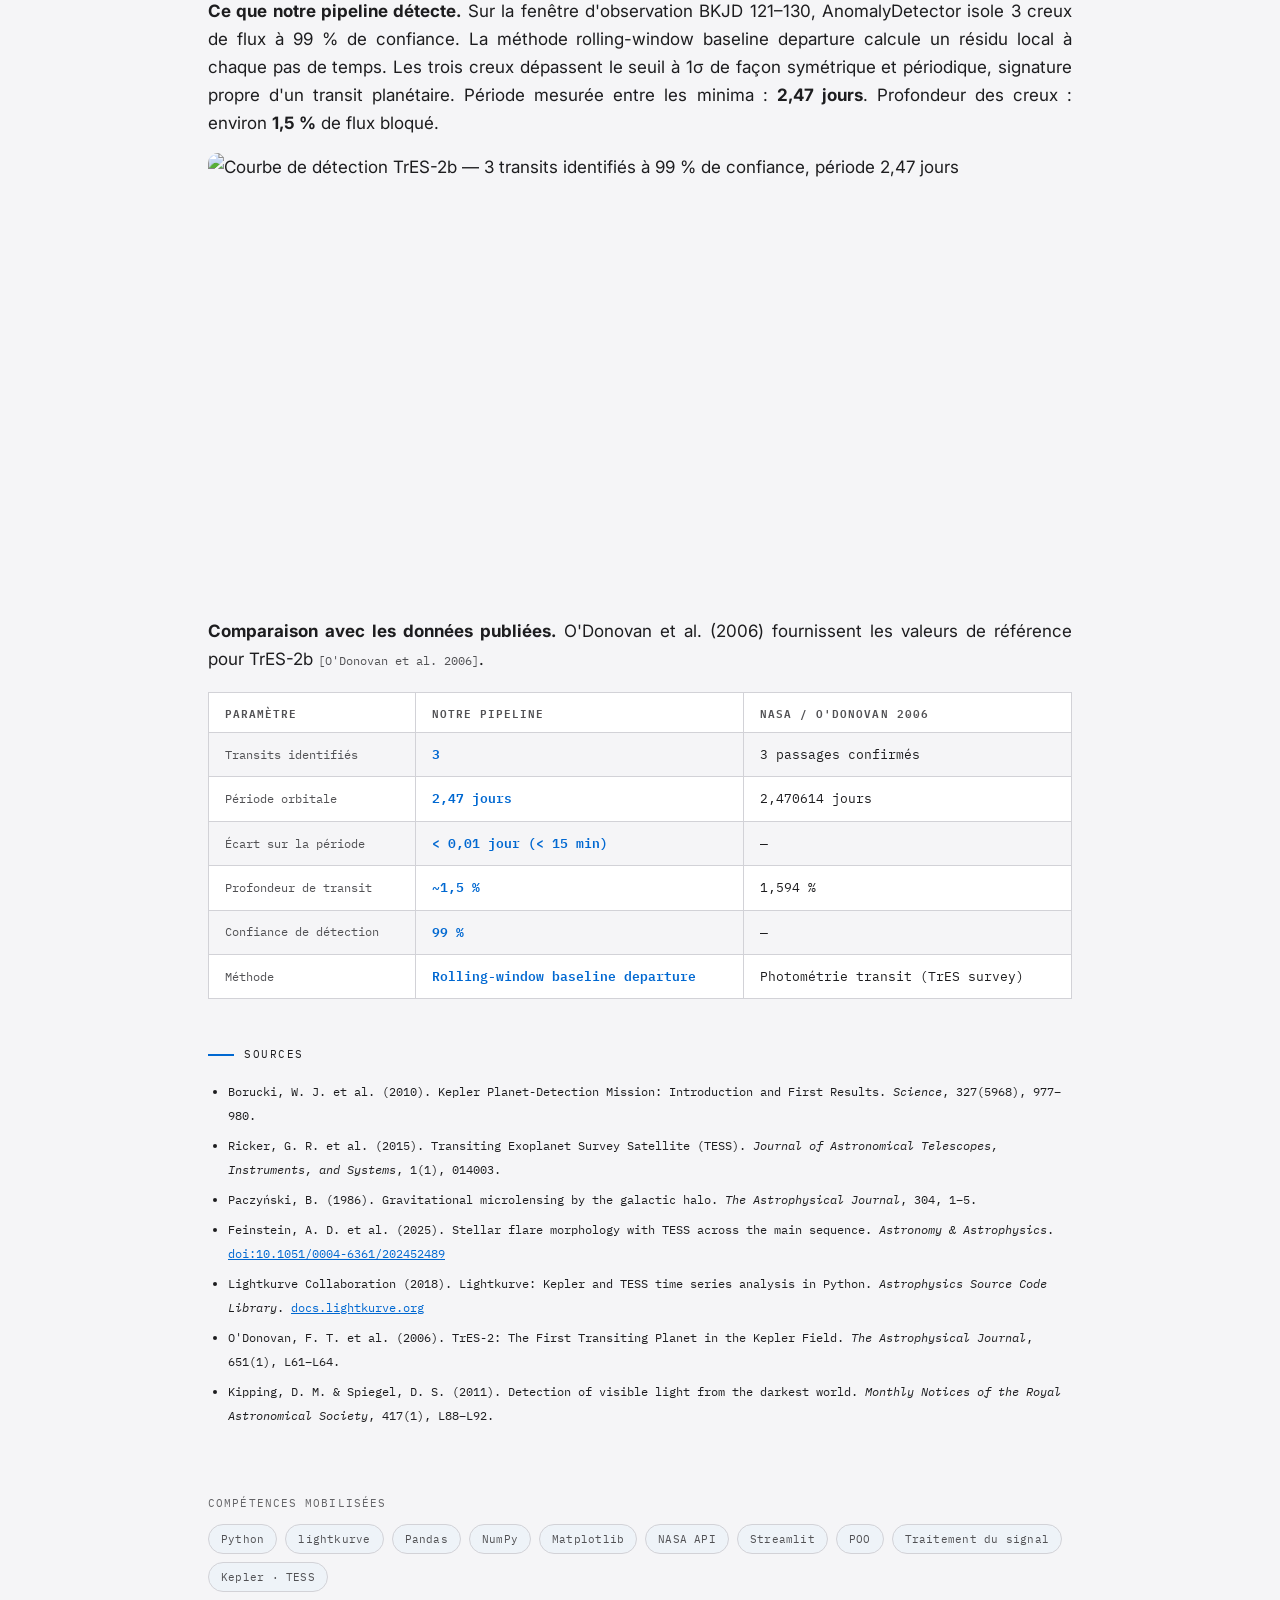
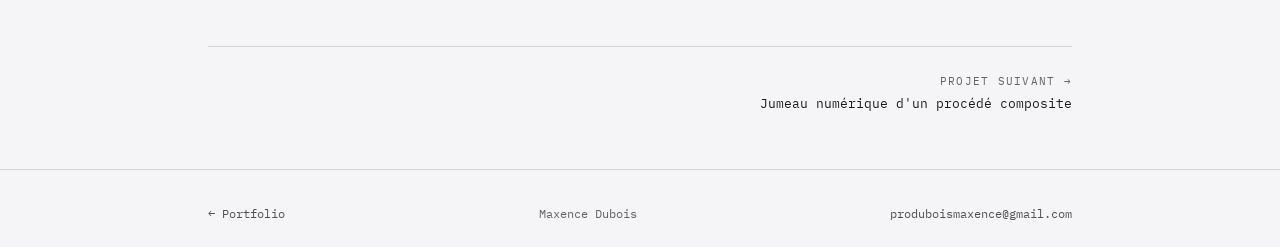
==== commit a002c163: "quelques updates" ====
--- a/projet-black-hole-hunters.html
+++ b/projet-black-hole-hunters.html
@@ -64,7 +64,7 @@
     <p class="eyebrow">Astrophysique · Programmation scientifique</p>
     <h1>« Black Hole Hunters »</h1>
     <p class="subtitle">Bibliothèque Python pour l'analyse automatisée des courbes de lumière de Kepler et TESS</p>
-    <p class="summary">Un trou noir n'émet aucune lumière. La seule façon de le repérer est d'observer comment sa gravité déforme la lumière d'une étoile placée derrière lui. Ce pipeline Python automatise cette chasse sur les courbes de lumière de Kepler et TESS : AstroFetcher récupère la donnée brute, AstroPlotter ressort des événements classés : transit d'exoplanète, éruption stellaire, candidat microlentille gravitationnelle. Projet de session à trois, cours MGA 802, ÉTS, été 2026.</p>
+    <p class="summary">Un trou noir n'émet aucune lumière. La seule façon de le repérer est d'observer comment sa gravité déforme la lumière d'une étoile placée derrière lui. Ce pipeline Python automatise cette chasse sur les courbes de lumière de Kepler et TESS. Trois personnes l'ont construit en 48 heures pour un hackathon du cours MGA 802, Introduction à la programmation avec Python, ÉTS, été 2026.</p>
     <div style="margin-top:34px;border-radius:14px;overflow:hidden;border:1px solid #00C8FF33">
     <svg viewBox="0 0 920 390" xmlns="http://www.w3.org/2000/svg" xmlns:xlink="http://www.w3.org/1999/xlink" role="img" aria-label="Affichage holographique de la mission TESS : satellite observant l'exoplanète TrES-2b en orbite autour de l'étoile GSC 03549-02811" style="width:100%;display:block">
       <defs>
@@ -300,10 +300,7 @@
 
   <section class="p-sec reveal">
     <div class="lead"><span class="n">01</span><h2>Pourquoi automatiser</h2></div>
-    <p>Kepler a mesuré la luminosité de 530 000 étoiles entre 2009 et 2018. TESS en mesure 400 000 autres depuis 2018 <span class="cite">[Borucki et al. 2010 ; Ricker et al. 2015]</span>. Ces deux missions produisent des dizaines de téraoctets de courbes de lumière : la brillance d'une étoile, point par point, sur des mois ou des années. Trois types d'événements se cachent dans ce flux de données.</p>
-    <p><strong>Les transits d'exoplanètes.</strong> Quand une planète passe devant son étoile, elle bloque entre 0,01 % (planète rocheuse) et 1 % (Jupiter chaud) de son flux lumineux pendant quelques heures. La signature est un creux symétrique et périodique.</p>
-    <p><strong>Les éruptions stellaires.</strong> Une explosion magnétique libère de l'énergie en quelques minutes puis décroît exponentiellement sur plusieurs heures. La montée abrupte suivie d'une longue traîne la distingue des autres événements <span class="cite">[Feinstein et al. 2025]</span>.</p>
-    <p><strong>La microlentille gravitationnelle.</strong> Un objet massif passe entre l'observateur et l'étoile cible. Sa gravité courbe et amplifie temporairement la lumière selon le profil de Paczyński <span class="cite">[Paczyński 1986]</span>. C'est la seule méthode photométrique qui détecte des trous noirs isolés sans qu'ils émettent de lumière.</p>
+    <p>Kepler a mesuré la luminosité de 530 000 étoiles entre 2009 et 2018. TESS en mesure 400 000 autres depuis 2018 <span class="cite">[Borucki et al. 2010 ; Ricker et al. 2015]</span>. Ces deux missions produisent des dizaines de téraoctets de courbes de lumière : la brillance d'une étoile, point par point, sur des mois ou des années. Trois types d'événements se cachent dans ce flux de données : les <strong>transits d'exoplanètes</strong>, les <strong>éruptions stellaires</strong> et la <strong>microlentille gravitationnelle</strong>.</p>
     <p>Planet Hunters (Zooniverse) a prouvé que des bénévoles repèrent des événements que les algorithmes classiques ratent. À une courbe par minute par personne, inspecter manuellement les 930 000 étoiles des deux missions demanderait des milliers d'années-bénévoles. D'où l'automatisation.</p>
     <img src="assets/img/black-hole-hunters/interface-zooniverse.webp" width="2200" height="1195" loading="lazy" alt="Page du projet « Black Hole Hunters » sur Zooniverse, où des bénévoles inspectent manuellement les courbes de lumière pour repérer des candidats microlentille" style="border-radius:12px;margin-top:22px;width:100%;height:auto">
   </section>
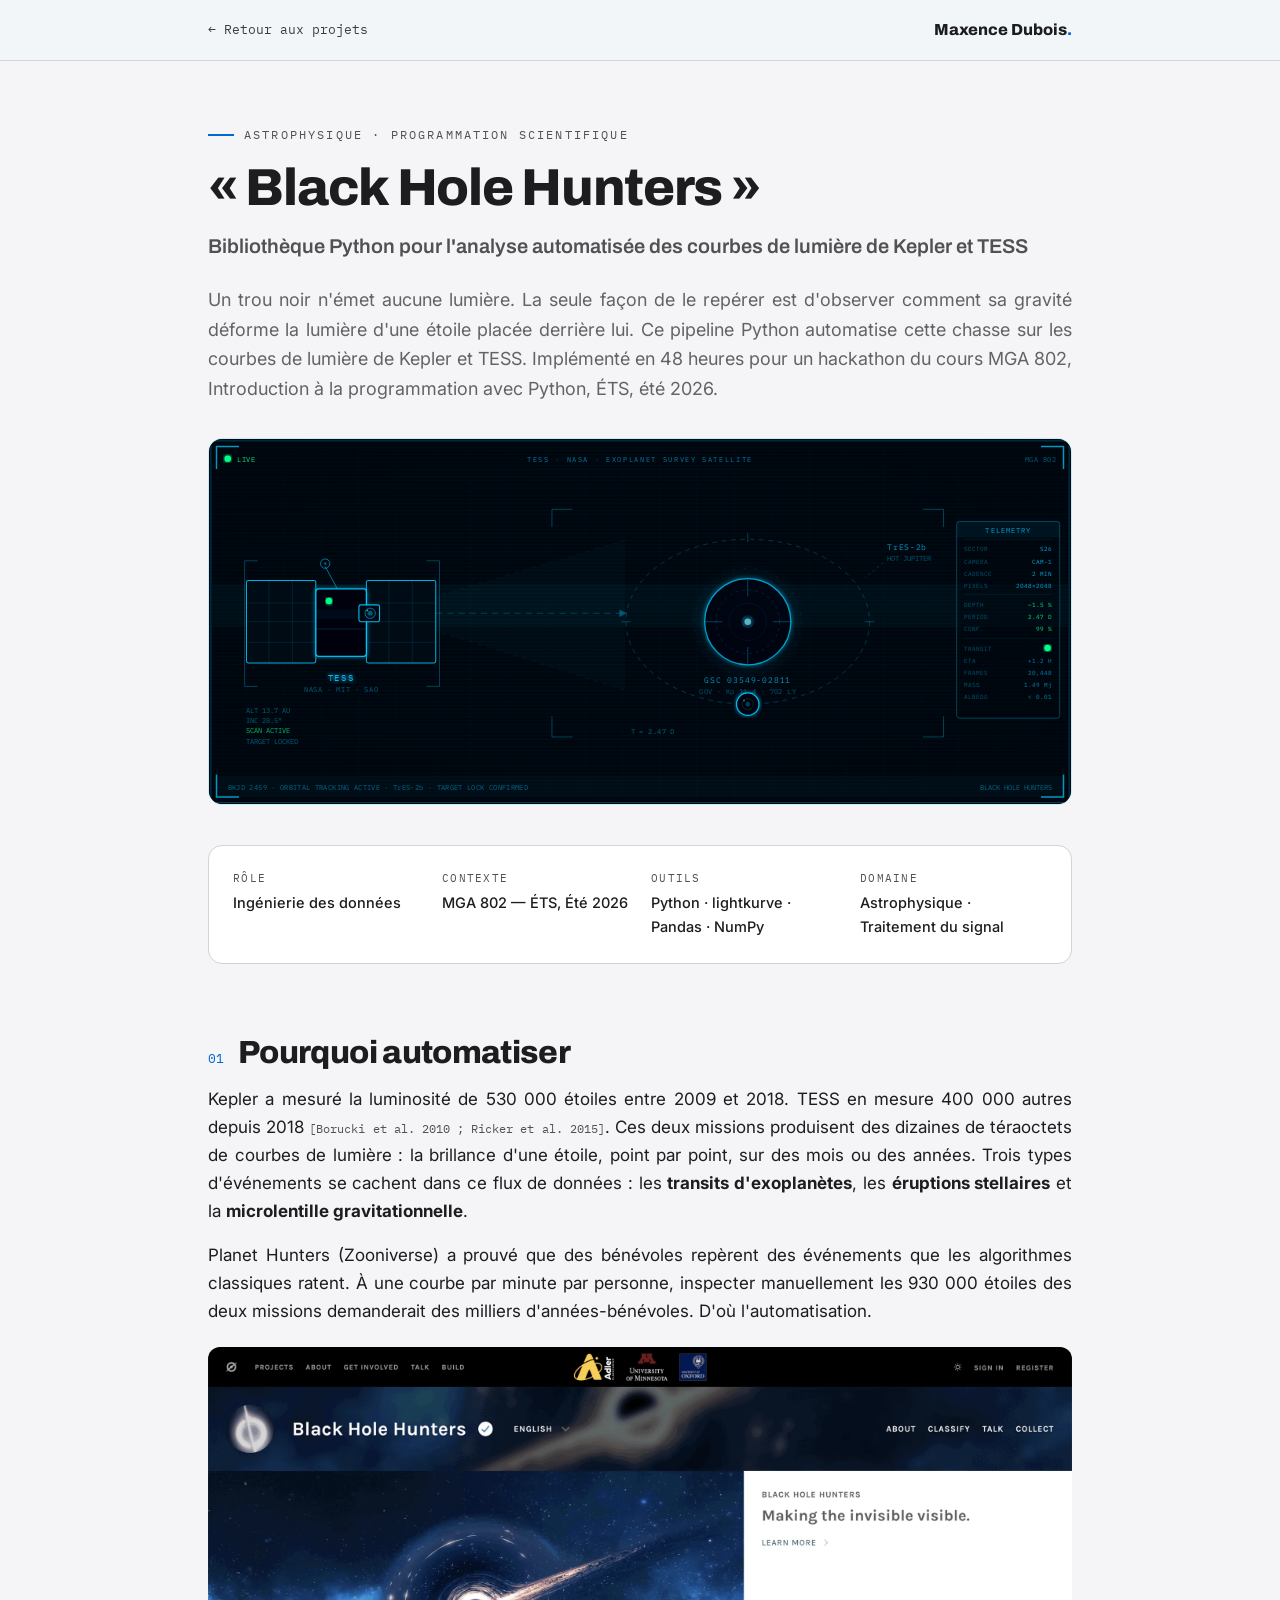
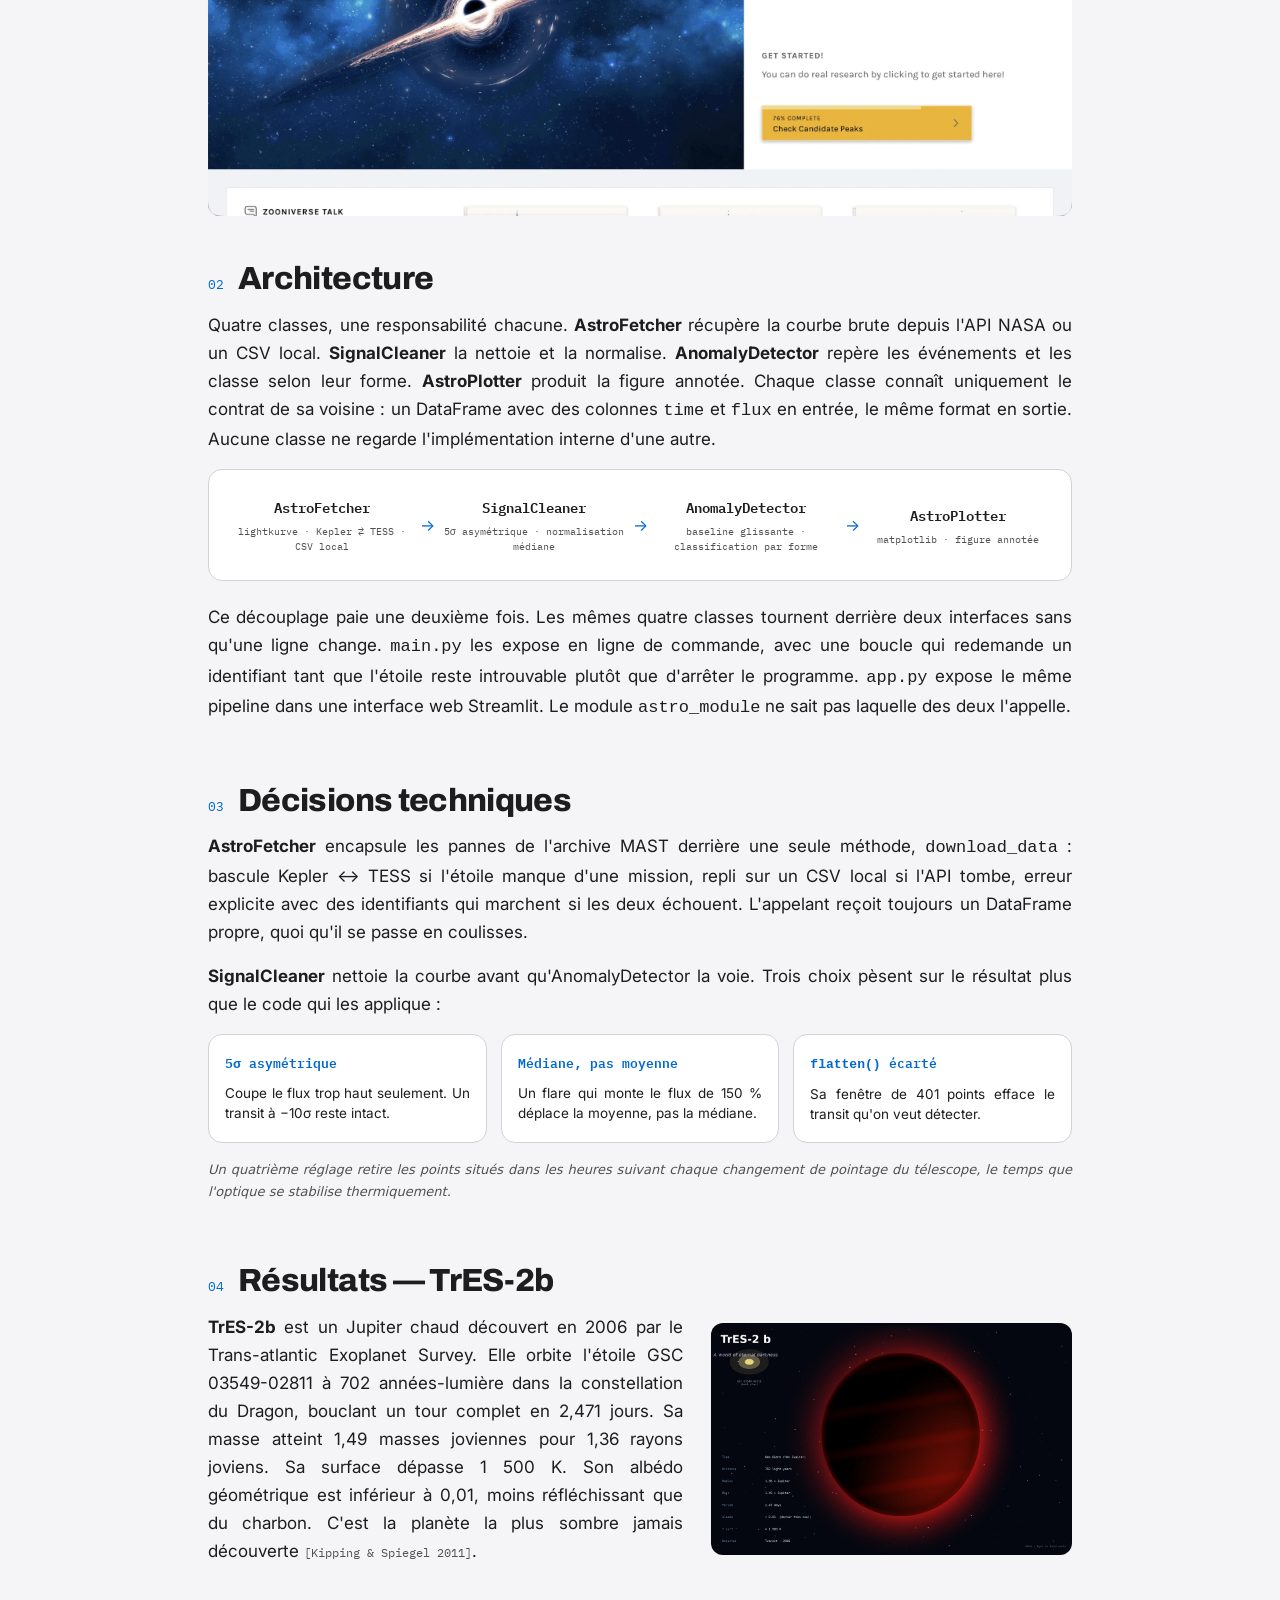
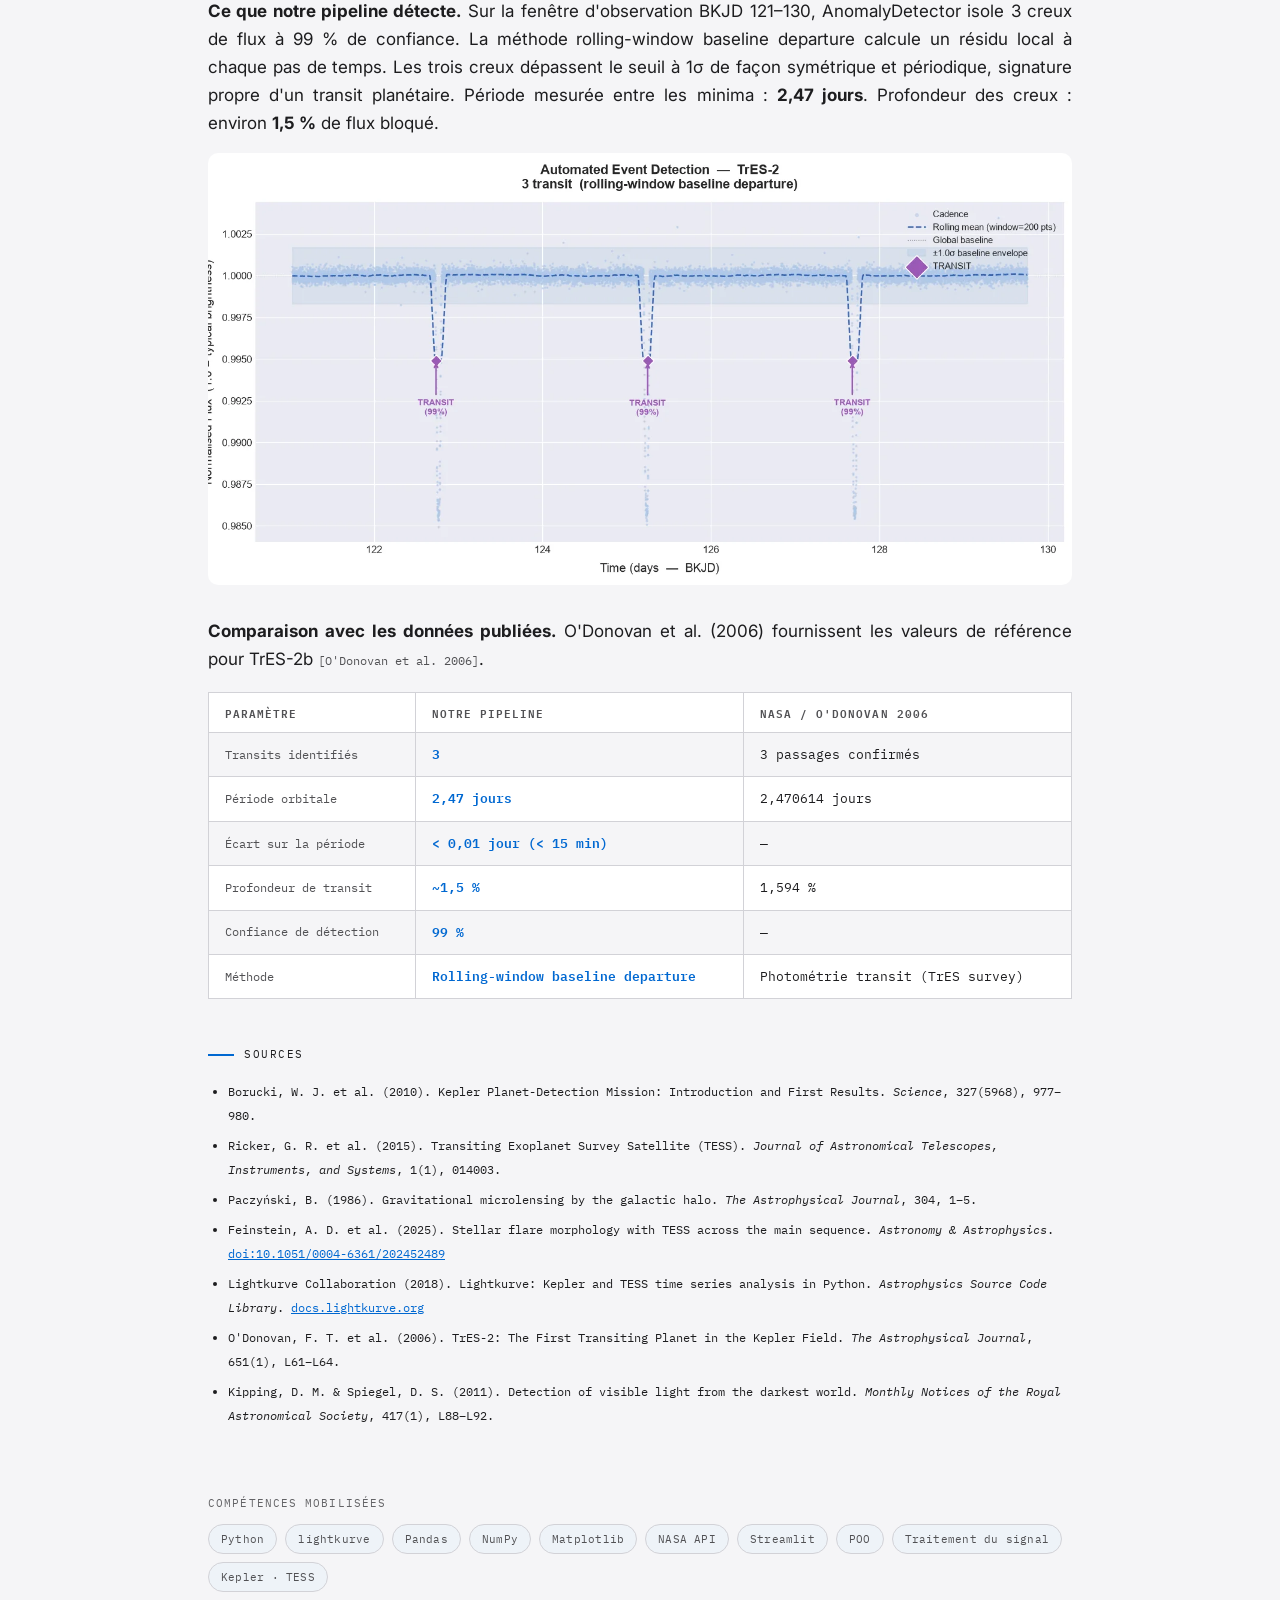
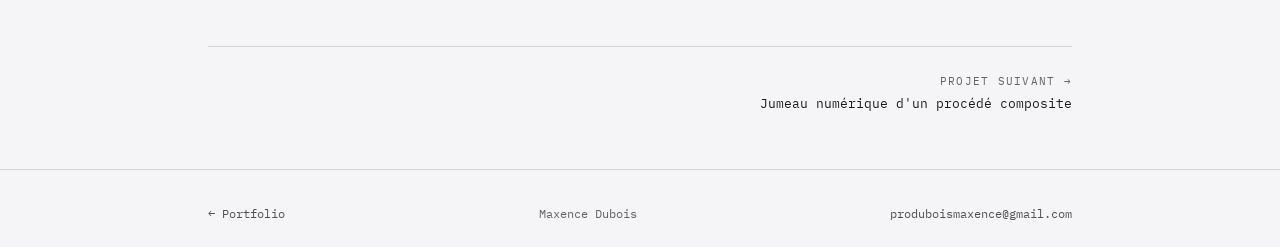
==== commit 2a681a40: "quelques updates" ====
--- a/projet-black-hole-hunters.html
+++ b/projet-black-hole-hunters.html
@@ -64,7 +64,7 @@
     <p class="eyebrow">Astrophysique · Programmation scientifique</p>
     <h1>« Black Hole Hunters »</h1>
     <p class="subtitle">Bibliothèque Python pour l'analyse automatisée des courbes de lumière de Kepler et TESS</p>
-    <p class="summary">Un trou noir n'émet aucune lumière. La seule façon de le repérer est d'observer comment sa gravité déforme la lumière d'une étoile placée derrière lui. Ce pipeline Python automatise cette chasse sur les courbes de lumière de Kepler et TESS. Trois personnes l'ont construit en 48 heures pour un hackathon du cours MGA 802, Introduction à la programmation avec Python, ÉTS, été 2026.</p>
+    <p class="summary">Un trou noir n'émet aucune lumière. La seule façon de le repérer est d'observer comment sa gravité déforme la lumière d'une étoile placée derrière lui. Ce pipeline Python automatise cette chasse sur les courbes de lumière de Kepler et TESS. Implémenté en 48 heures pour un hackathon du cours MGA 802, Introduction à la programmation avec Python, ÉTS, été 2026.</p>
     <div style="margin-top:34px;border-radius:14px;overflow:hidden;border:1px solid #00C8FF33">
     <svg viewBox="0 0 920 390" xmlns="http://www.w3.org/2000/svg" xmlns:xlink="http://www.w3.org/1999/xlink" role="img" aria-label="Affichage holographique de la mission TESS : satellite observant l'exoplanète TrES-2b en orbite autour de l'étoile GSC 03549-02811" style="width:100%;display:block">
       <defs>
